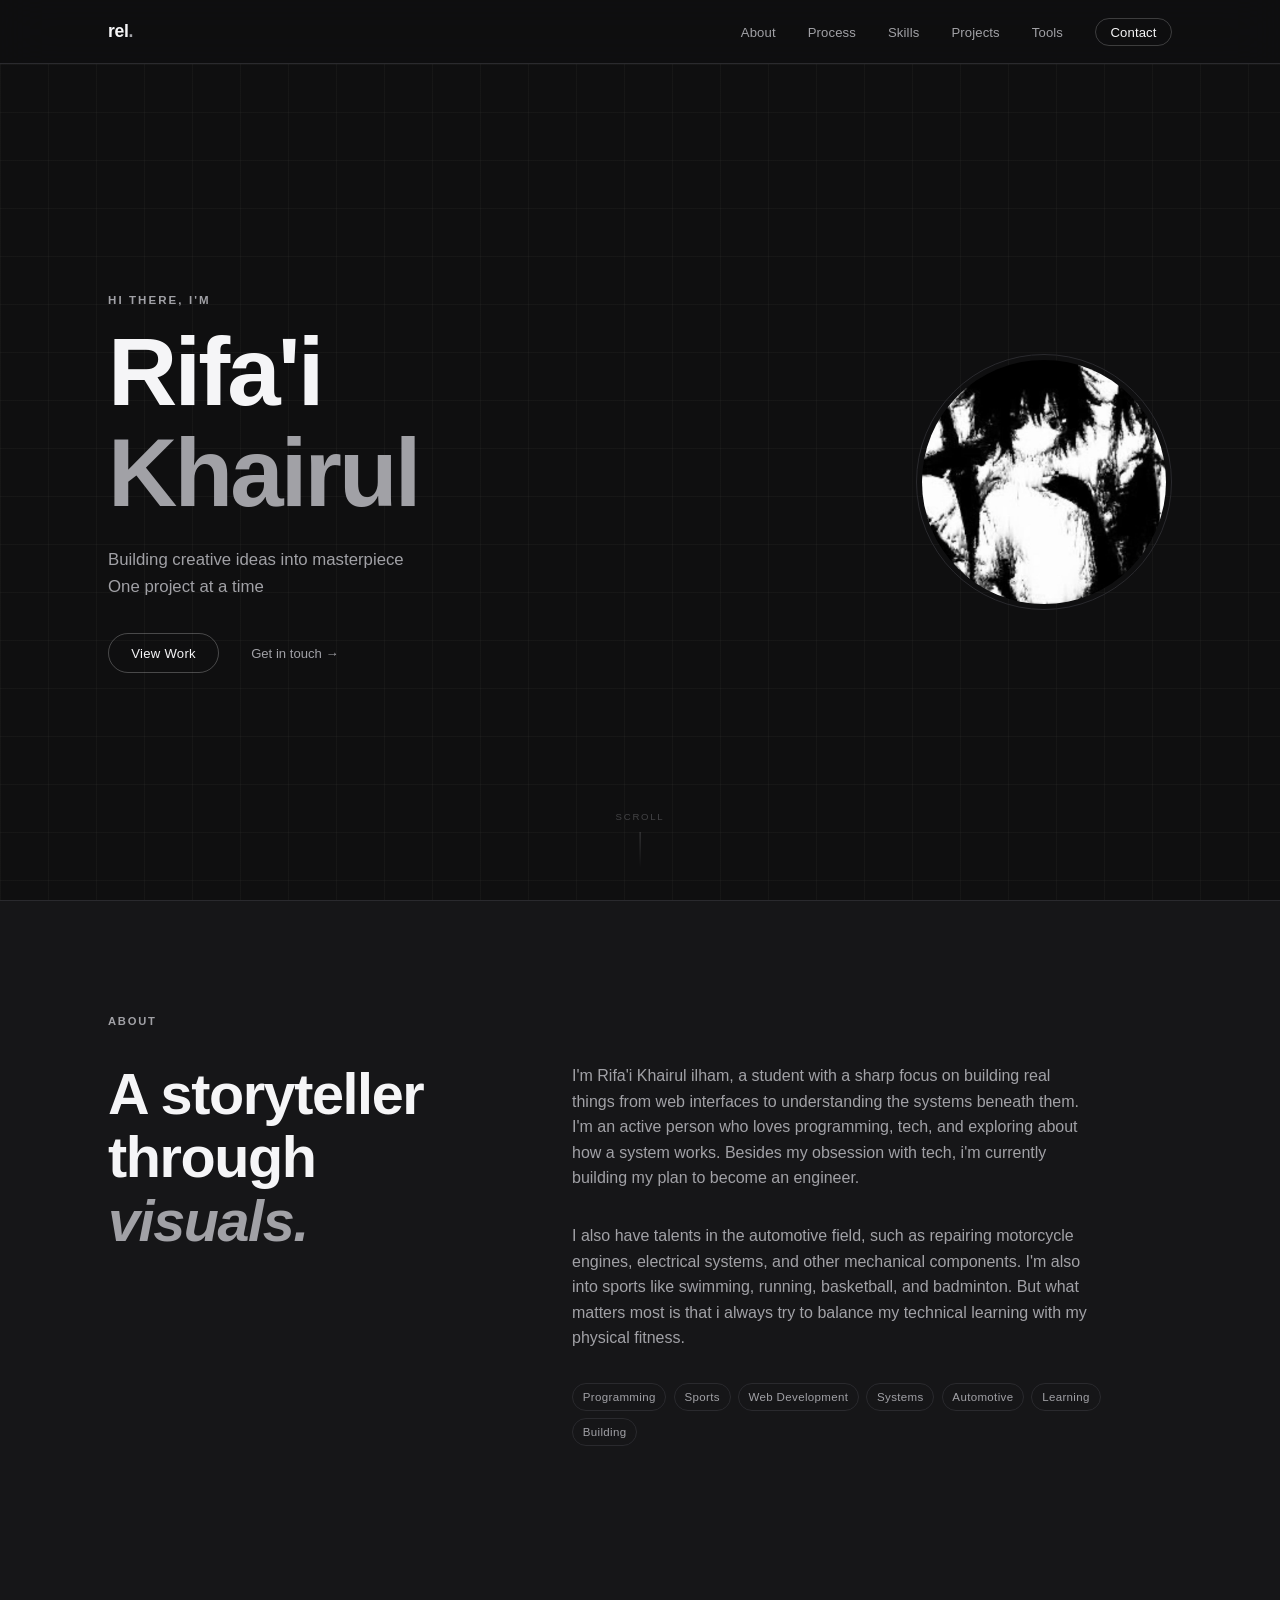
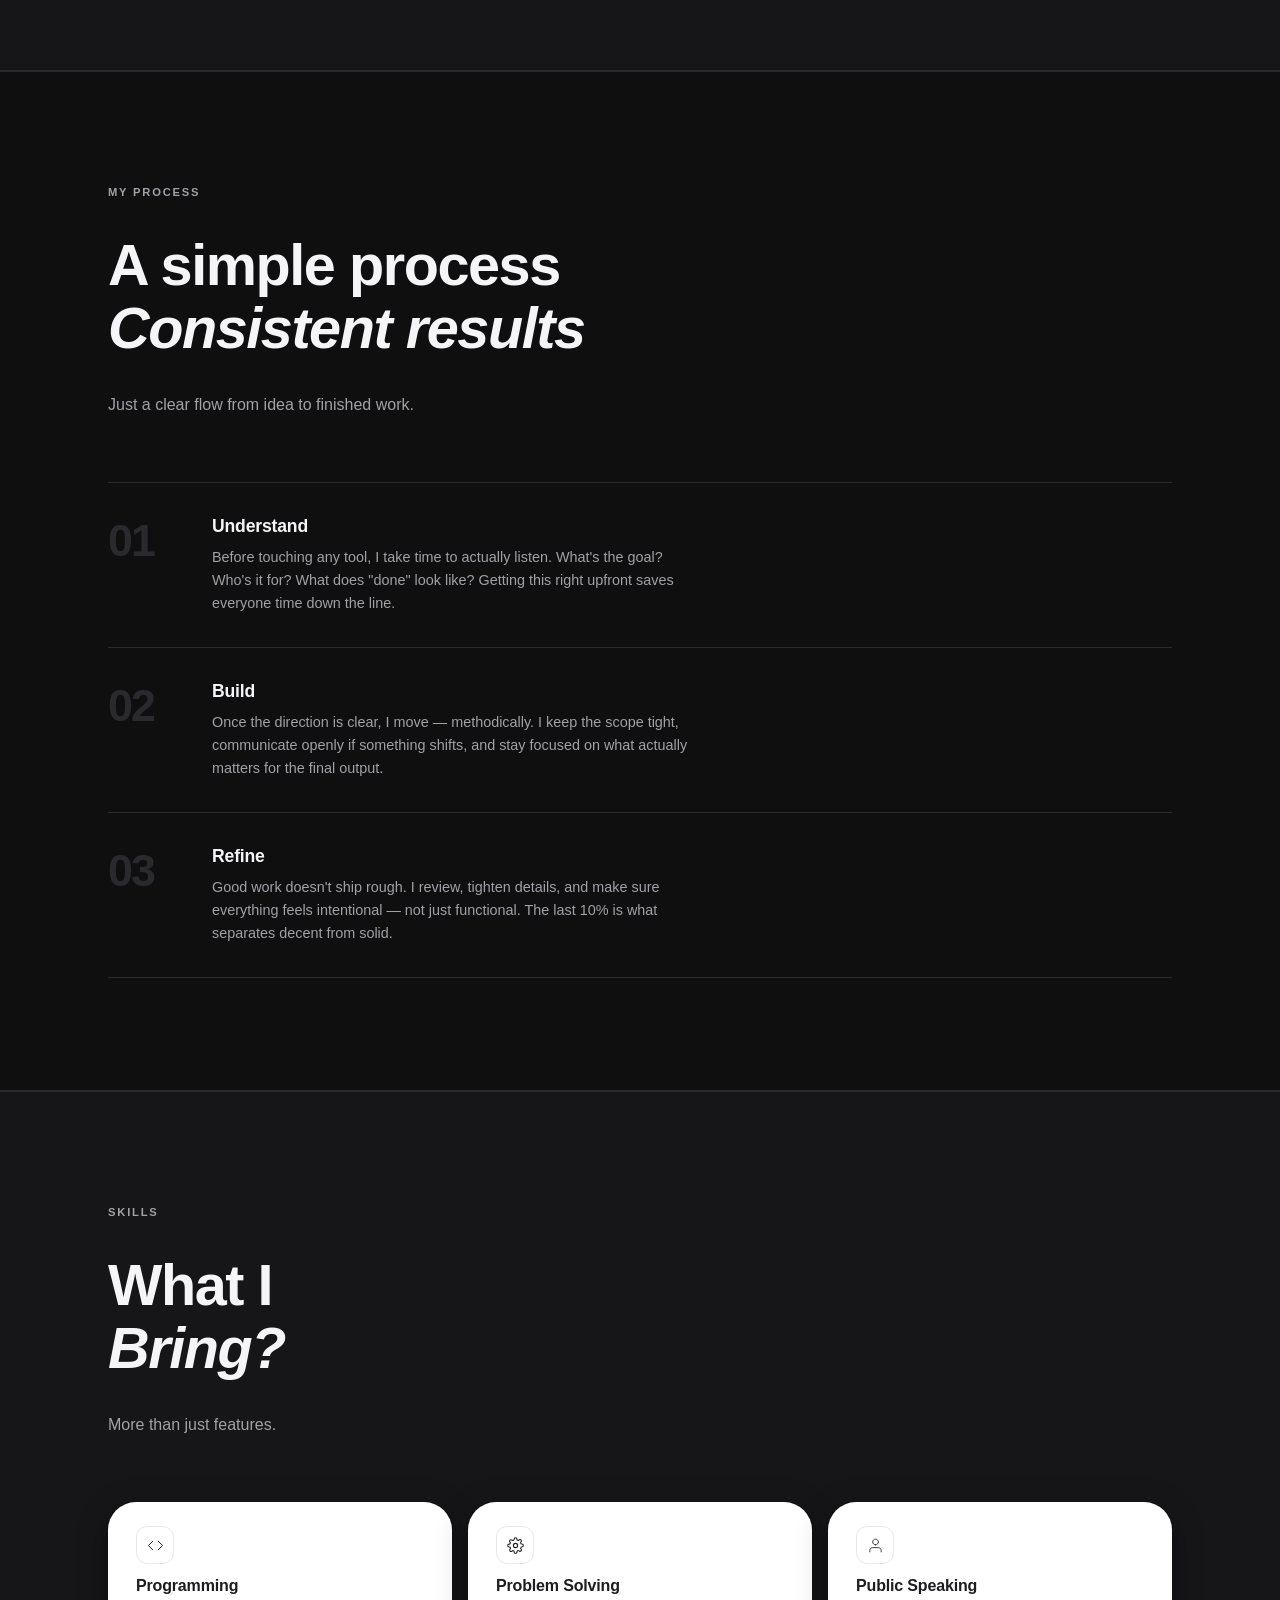
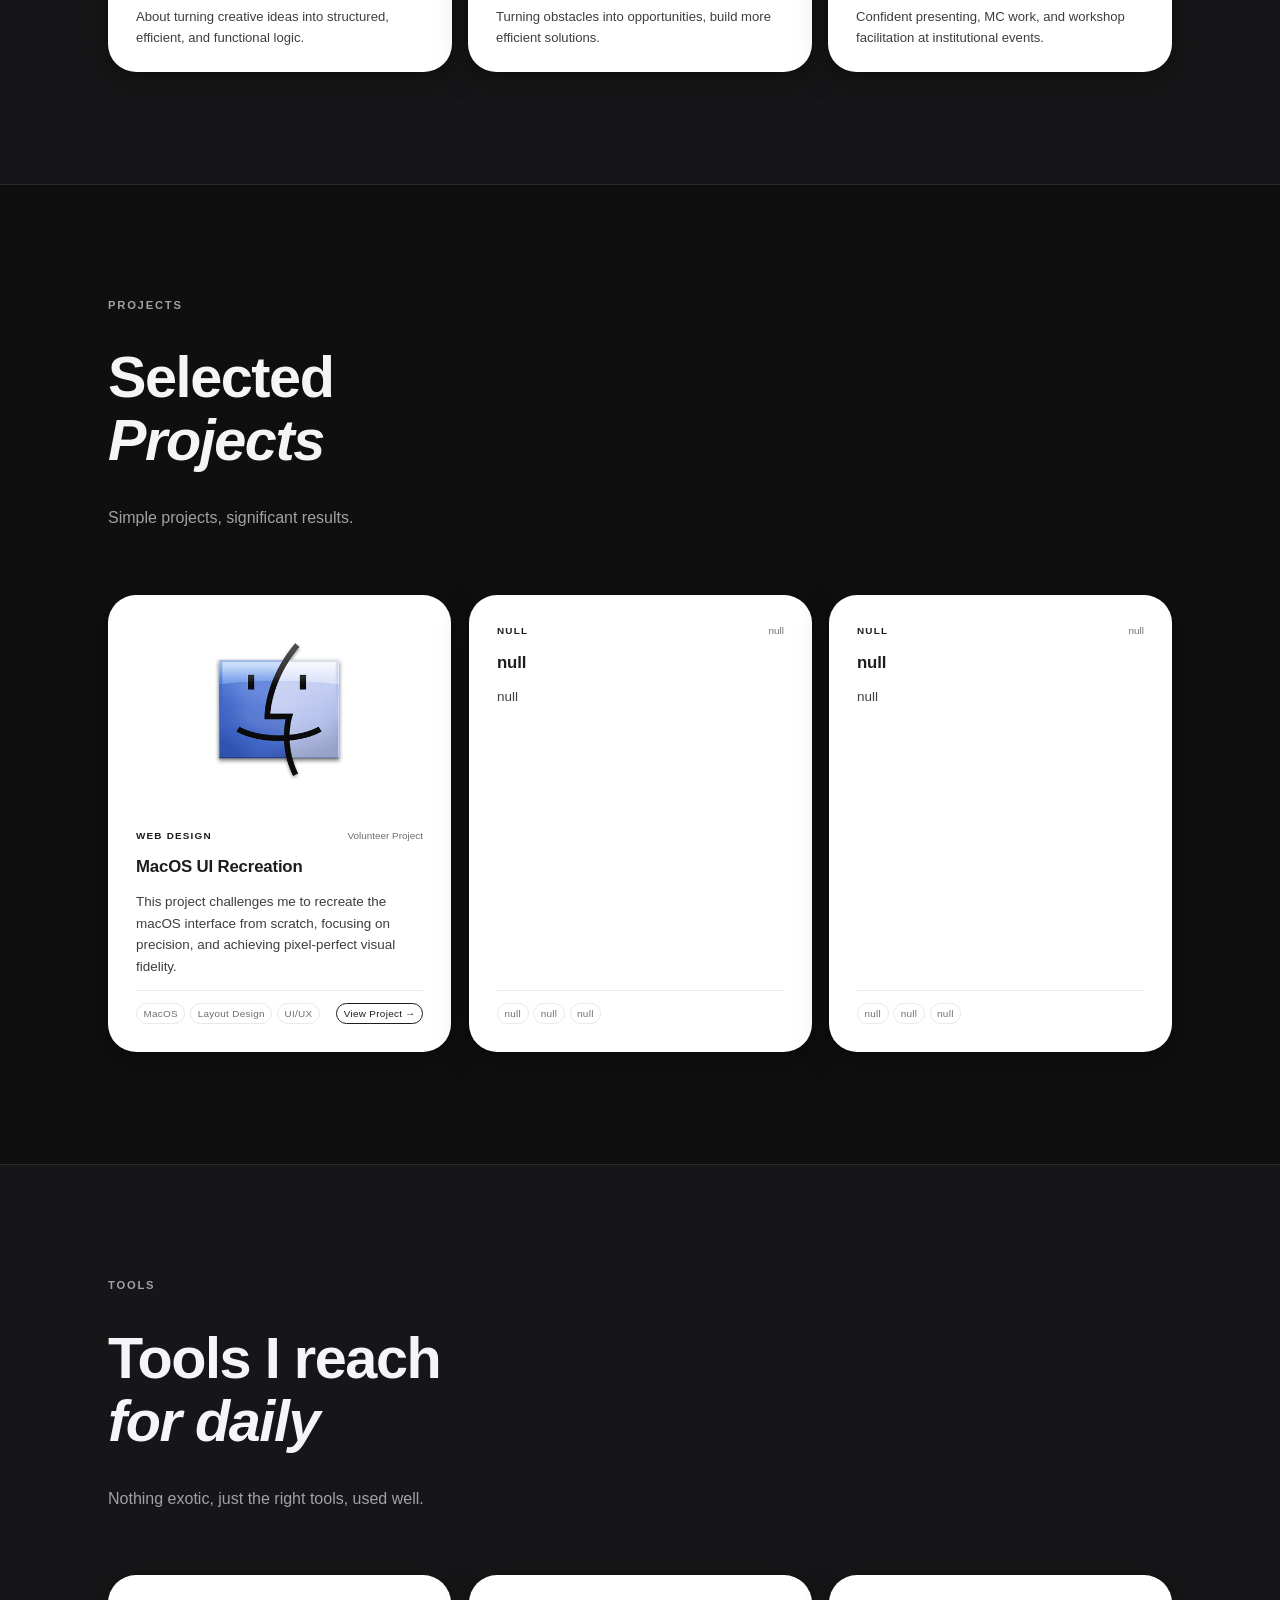
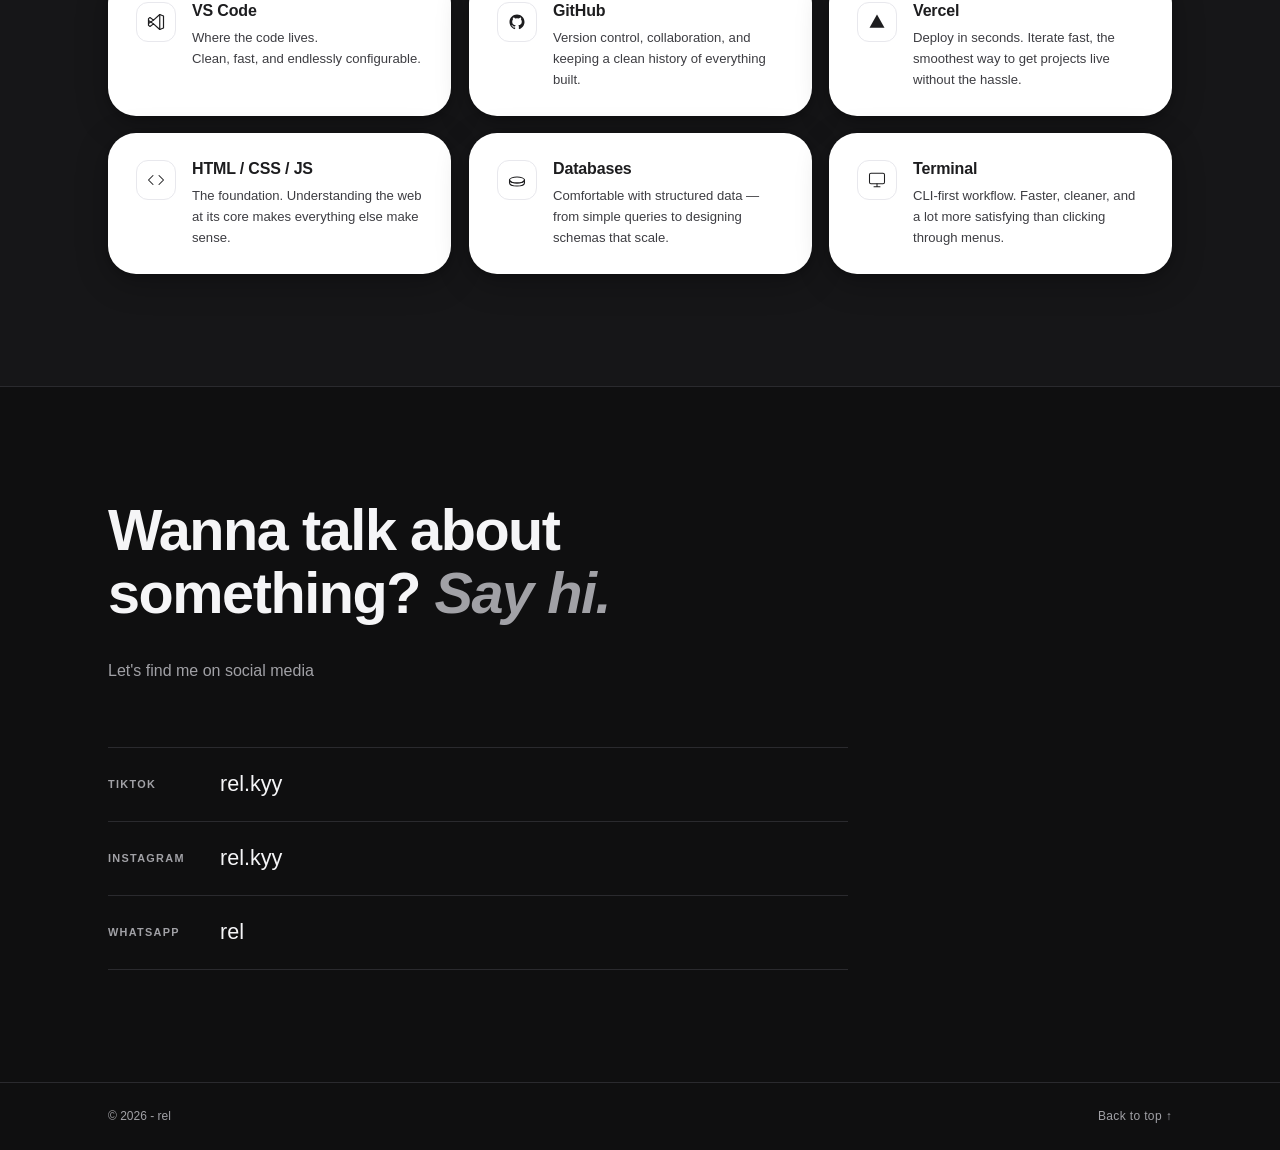
==== index.html @ 2e16aaed "Add files via upload" ====
<!DOCTYPE html>
<html lang="en">
<head>
  <meta charset="UTF-8" />
  <meta name="viewport" content="width=device-width, initial-scale=1.0" />
  <title>rel</title>
  <link rel="icon" href="null" type="image/png" />
  
  <link rel="stylesheet" href="css/style.css" />
</head>
<body>

  <!-- ░░ HEADER ░░ -->
  <header class="site-header" id="site-header">
    <div class="header-inner container">
      <a href="#hero" class="logo">rel<span>.</span></a>
      <button class="nav-toggle" id="nav-toggle" aria-label="Toggle navigation">
        <span></span><span></span><span></span>
      </button>
      <nav class="primary-nav" id="primary-nav">
        <ul>
          <li><a href="#about">About</a></li>
          <li><a href="#process">Process</a></li>
          <li><a href="#talents">Skills</a></li>
          <li><a href="#projects">Projects</a></li>
          <li><a href="#tools">Tools</a></li>
          <li><a href="#contact" class="nav-cta">Contact</a></li>
        </ul>
      </nav>
    </div>
  </header>

  <main>

    <!-- ░░ HERO ░░ -->
    <section class="hero" id="hero">
      <div class="container hero-inner">
        <div class="hero-text">
          <p class="hero-eyebrow reveal">Hi there, I'm</p>
          <h1 class="hero-name reveal">Rifa'i<br><em>Khairul</em></h1>
          <p class="hero-tagline reveal">Building creative ideas into masterpiece<br>One project at a time</p>
          <div class="hero-actions reveal">
            <a href="#projects" class="btn-outline">View Work</a>
            <a href="#contact" class="btn-text">Get in touch →</a>
          </div>
        </div>
        <div class="hero-avatar reveal">
          <div class="avatar-ring">
            <div class="avatar-img-wrap">
              <!-- Replace src with your actual photo path -->
              <img src="assets/img/avatar.png" alt="rel" class="unselectable" onerror="this.style.display='none';this.parentElement.classList.add('avatar-fallback')" />
              <div class="avatar-initials">rel</div>
            </div>
          </div>
        </div>
      </div>
      <div class="hero-scroll-hint">
        <span>Scroll</span>
        <div class="scroll-line"></div>
      </div>
    </section>

    <!-- ░░ ABOUT ░░ -->
    <section class="about section" id="about">
      <div class="container">
        <div class="section-label reveal">About</div>
        <div class="about-grid">
          <div class="about-heading reveal">
            <h2>A storyteller<br>through <em>visuals.</em></h2>
          </div>
          <div class="about-body">
            <p class="reveal">I'm Rifa'i Khairul ilham, a student with a sharp focus on building real things from web interfaces to understanding the systems beneath them. I'm an active person who loves programming, tech, and exploring about how a system works. Besides my obsession with tech, i'm currently building my plan to become an engineer.</p>
            <p class="reveal">I also have talents in the automotive field, such as repairing motorcycle engines, electrical systems, and other mechanical components. I'm also into sports like swimming, running, basketball, and badminton. But what matters most is that i always try to balance my technical learning with my physical fitness.</p>
            <div class="about-pills reveal">
              <span class="pill">Programming</span>
              <span class="pill">Sports</span>
              <span class="pill">Web Development</span>
              <span class="pill">Systems</span>
              <span class="pill">Automotive</span>
              <span class="pill">Learning</span>
              <span class="pill">Building</span>
            </div>
          </div>
        </div>
      </div>
    </section>


    <!-- ░░ MY PROCESS ░░ -->
    <section class="process section" id="process">
      <div class="container">
        <div class="section-label reveal">My Process</div>
        <h2 class="section-title reveal">A simple process<br><em>Consistent results</em></h2>
        <p class="process-intro reveal">Just a clear flow from idea to finished work.</p>

        <div class="process-grid">

          <div class="process-step reveal">
            <div class="process-number">01</div>
            <div class="process-body">
              <h3>Understand</h3>
              <p>Before touching any tool, I take time to actually listen. What's the goal? Who's it for? What does "done" look like? Getting this right upfront saves everyone time down the line.</p>
            </div>
          </div>

          <div class="process-step reveal">
            <div class="process-number">02</div>
            <div class="process-body">
              <h3>Build</h3>
              <p>Once the direction is clear, I move — methodically. I keep the scope tight, communicate openly if something shifts, and stay focused on what actually matters for the final output.</p>
            </div>
          </div>

          <div class="process-step reveal">
            <div class="process-number">03</div>
            <div class="process-body">
              <h3>Refine</h3>
              <p>Good work doesn't ship rough. I review, tighten details, and make sure everything feels intentional — not just functional. The last 10% is what separates decent from solid.</p>
            </div>
          </div>

        </div>
      </div>
    </section>

    <!-- ░░ TALENTS / SKILLS ░░ -->
    <section class="talents section" id="talents">
      <div class="container">
        <div class="section-label reveal">Skills</div>
        <h2 class="section-title reveal">What I<br><em>Bring?</em></h2>
        <p class="bento-intro reveal">More than just features.</p>

        <div class="bento-grid">


          <div class="bento-card reveal">
            <div class="bento-icon">
              <svg viewBox="0 0 24 24" fill="none" stroke="currentColor" stroke-width="1.4" stroke-linecap="round" stroke-linejoin="round"><polyline points="16 18 22 12 16 6"/><polyline points="8 6 2 12 8 18"/></svg>
            </div>
            <h3>Programming</h3>
            <p>About turning creative ideas into structured, efficient, and functional logic.</p>
          </div>



          <div class="bento-card reveal">
            <div class="bento-icon">
              <svg viewBox="0 0 24 24" fill="none" stroke="currentColor" stroke-width="1.5" stroke-linecap="round" stroke-linejoin="round">
                 <circle cx="12" cy="12" r="3"/>
                    <path d="M19.4 15a1.65 1.65 0 0 0 .33 1.82l.06.06a2 2 0 0 1 0 2.83 2 2 0 0 1-2.83 0l-.06-.06a1.65 1.65 0 0 0-1.82-.33 1.65 1.65 0 0 0-1 1.51V21a2 2 0 0 1-2 2 2 2 0 0 1-2-2v-.09a1.65 1.65 0 0 0-1-1.51 1.65 1.65 0 0 0-1.82.33l-.06.06a2 2 0 0 1-2.83 0 2 2 0 0 1 0-2.83l.06-.06a1.65 1.65 0 0 0 .33-1.82 1.65 1.65 0 0 0-1.51-1H3a2 2 0 0 1-2-2 2 2 0 0 1 2-2h.09a1.65 1.65 0 0 0 1.51-1 1.65 1.65 0 0 0-.33-1.82l-.06-.06a2 2 0 0 1 0-2.83 2 2 0 0 1 2.83 0l.06.06a1.65 1.65 0 0 0 1.82.33h.09a1.65 1.65 0 0 0 1-1.51V3a2 2 0 0 1 2-2 2 2 0 0 1 2 2v.09a1.65 1.65 0 0 0 1 1.51 1.65 1.65 0 0 0 1.82-.33l.06-.06a2 2 0 0 1 2.83 0 2 2 0 0 1 0 2.83l-.06.06a1.65 1.65 0 0 0-.33 1.82v.09a1.65 1.65 0 0 0 1.51 1H21a2 2 0 0 1 2 2 2 2 0 0 1-2 2h-.09a1.65 1.65 0 0 0-1.51 1z"/>
                  </svg>
              </div>
              <h3>Problem Solving</h3>
            <p>Turning obstacles into opportunities, build more efficient solutions.</p>
          </div>

          

          <div class="bento-card reveal">
            <div class="bento-icon">
              <svg width="24" height="24" viewBox="0 0 24 24" fill="none" xmlns="http://www.w3.org/2000/svg">
                <path d="M20 21V19C20 17.9391 19.5786 16.9217 18.8284 16.1716C18.0783 15.4214 17.0609 15 16 15H8C6.93913 15 5.92172 15.4214 5.17157 16.1716C4.42143 16.9217 4 17.9391 4 19V21" stroke="currentColor" stroke-width="1.2" stroke-linecap="round" stroke-linejoin="round"/>
                  <path d="M12 11C14.2091 11 16 9.20914 16 7C16 4.79086 14.2091 3 12 3C9.79086 3 8 4.79086 8 7C8 9.20914 9.79086 11 12 11Z" stroke="currentColor" stroke-width="1.2" stroke-linecap="round" stroke-linejoin="round"/>
                    </svg>
               </div>
              <h3>Public Speaking</h3>
            <p>Confident presenting, MC work, and workshop facilitation at institutional events.</p>
          </div>


        </div>
      </div>
    </section>


    <!-- ░░ PROJECTS ░░ -->
    <section class="projects section" id="projects">
      <div class="container">
        <div class="section-label reveal">Projects</div>
        <h2 class="section-title reveal">Selected<br><em>Projects</em></h2>
        <p class="projects-intro reveal">Simple projects, significant results.</p>

        <div class="projects-grid">

          <!-- Card 1 -->
          <article class="project-card reveal" data-category="Web Design">
            <img src="assets/img/macintosh.png" alt="MacOS UI Recreation" class="card-img unselectable" />
            <div class="card-header">
              <span class="card-category">Web Design</span>
              <span class="card-type">Volunteer Project</span>
            </div>
            <h3>MacOS UI Recreation</h3>
            <p>This project challenges me to recreate the macOS interface from scratch, focusing on precision, and achieving pixel-perfect visual fidelity.</p>
            <div class="card-footer">
              <span class="card-tag">MacOS</span>
              <span class="card-tag">Layout Design</span>
              <span class="card-tag">UI/UX</span>
              <a href="macos/index.html" target="_blank" rel="noopener noreferrer" class="card-tag card-link">View Project →</a>
            </div>
          </article>

          <!-- Card 2 -->
          <article class="project-card reveal" data-category="null">
            <div class="card-header">
              <span class="card-category">null</span>
              <span class="card-type">null</span>
            </div>
            <h3>null</h3>
            <p>null</p>
            <div class="card-footer">
              <span class="card-tag">null</span>
              <span class="card-tag">null</span>
              <span class="card-tag">null</span>
            </div>
          </article>

          <!-- Card 3 -->
          <article class="project-card reveal" data-category="null">
            <div class="card-header">
              <span class="card-category">null</span>
              <span class="card-type">null</span>
            </div>
            <h3>null</h3>
            <p>null</p>
            <div class="card-footer">
              <span class="card-tag">null</span>
              <span class="card-tag">null</span>
              <span class="card-tag">null</span>
            </div>
          </article>


        </div>
      </div>
    </section>

    <!-- ░░ TOOLS I USE ░░ -->
    <section class="tools section" id="tools">
      <div class="container">
        <div class="section-label reveal">Tools</div>
        <h2 class="section-title reveal">Tools I reach<br><em>for daily</em></h2>
        <p class="tools-intro reveal">Nothing exotic, just the right tools, used well.</p>

        <div class="tools-grid">

          <div class="tool-card reveal">
            <div class="tool-icon">
             <svg viewBox="0 0 24 24" fill="none" xmlns="http://www.w3.org/2000/svg"><path d="M17 2L8.7 9.5L4 6L2 7.5V16.5L4 18L8.7 14.5L17 22L22 20V4L17 2Z"stroke="currentColor"stroke-width="1.6"stroke-linejoin="round"/><path d="M17 2V22"stroke="currentColor"stroke-width="1.6"stroke-linecap="round"/><path d="M8.7 9.5L2 14"stroke="currentColor" stroke-width="1.6" stroke-linecap="round"/><path d="M8.7 14.5L2 10"stroke="currentColor"stroke-width="1.6"stroke-linecap="round"/> </svg>
            </div>
            <div class="tool-body">
              <h3>VS Code</h3>
              <p>Where the code lives. <br> Clean, fast, and endlessly configurable.</p>
            </div>
          </div>

          <div class="tool-card reveal">
            <div class="tool-icon">
              <svg viewBox="0 0 24 24" fill="none" xmlns="http://www.w3.org/2000/svg"><path d="M12 2C6.477 2 2 6.477 2 12c0 4.418 2.865 8.166 6.839 9.489.5.092.682-.217.682-.482 0-.237-.009-.868-.013-1.703-2.782.604-3.369-1.342-3.369-1.342-.454-1.154-1.11-1.462-1.11-1.462-.908-.62.069-.608.069-.608 1.003.07 1.531 1.03 1.531 1.03.892 1.529 2.341 1.087 2.91.832.092-.647.35-1.088.636-1.338-2.22-.253-4.555-1.11-4.555-4.943 0-1.091.39-1.984 1.029-2.683-.103-.253-.446-1.27.098-2.647 0 0 .84-.269 2.75 1.025A9.578 9.578 0 0112 6.836a9.59 9.59 0 012.504.337c1.909-1.294 2.747-1.025 2.747-1.025.546 1.377.202 2.394.1 2.647.64.699 1.028 1.592 1.028 2.683 0 3.842-2.339 4.687-4.566 4.935.359.309.678.919.678 1.852 0 1.336-.012 2.415-.012 2.743 0 .267.18.578.688.48C19.138 20.163 22 16.418 22 12c0-5.523-4.477-10-10-10z" fill="currentColor"/></svg>
            </div>
            <div class="tool-body">
              <h3>GitHub</h3>
              <p>Version control, collaboration, and keeping a clean history of everything built.</p>
            </div>
          </div>

          <div class="tool-card reveal">
            <div class="tool-icon">
              <svg viewBox="0 0 24 24" fill="none" xmlns="http://www.w3.org/2000/svg"><path d="M12 2L2 19.5h20L12 2z" fill="currentColor"/></svg>
            </div>
            <div class="tool-body">
              <h3>Vercel</h3>
              <p>Deploy in seconds. Iterate fast, the smoothest way to get projects live without the hassle.</p>
            </div>
          </div>

          <div class="tool-card reveal">
            <div class="tool-icon">
              <svg viewBox="0 0 24 24" fill="none" stroke="currentColor" stroke-width="1.4" stroke-linecap="round" stroke-linejoin="round"><polyline points="16 18 22 12 16 6"/><polyline points="8 6 2 12 8 18"/></svg>
            </div>
            <div class="tool-body">
              <h3>HTML / CSS / JS</h3>
              <p>The foundation. Understanding the web at its core makes everything else make sense.</p>
            </div>
          </div>

          <div class="tool-card reveal">
            <div class="tool-icon">
              <svg viewBox="0 0 24 24" fill="none" stroke="currentColor" stroke-width="1.4" stroke-linecap="round" stroke-linejoin="round"><ellipse cx="12" cy="12" rx="10" ry="4"/><path d="M2 12c0 2.21 4.477 4 10 4s10-1.79 10-4"/><path d="M2 12v4c0 2.21 4.477 4 10 4s10-1.79 10-4v-4"/></svg>
            </div>
            <div class="tool-body">
              <h3>Databases</h3>
              <p>Comfortable with structured data — from simple queries to designing schemas that scale.</p>
            </div>
          </div>

          <div class="tool-card reveal">
            <div class="tool-icon">
              <svg viewBox="0 0 24 24" fill="none" stroke="currentColor" stroke-width="1.4" stroke-linecap="round" stroke-linejoin="round"><rect x="2" y="3" width="20" height="14" rx="2"/><path d="M8 21h8M12 17v4"/></svg>
            </div>
            <div class="tool-body">
              <h3>Terminal</h3>
              <p>CLI-first workflow. Faster, cleaner, and a lot more satisfying than clicking through menus.</p>
            </div>
          </div>

        </div>
      </div>
    </section>
    



    <!-- ░░ CONTACT ░░ -->
    <section class="contact section" id="contact">
      <div class="container">
        <div class="contact-inner reveal">
          <h2 class="contact-heading">Wanna talk about<br>something? <em>Say hi.</em></h2>
          <p class="contact-intro">Let's find me on social media</p>
          <div class="contact-links">
            <a href="https://tiktok.com/@rel.kyy" target="_blank" rel="noopener" class="contact-item">
              <span class="contact-type">TikTok</span>
              <span class="contact-value">rel.kyy</span>
              <svg class="contact-arrow" viewBox="0 0 24 24" fill="none" stroke="currentColor" stroke-width="1.5"><path d="M7 17L17 7M17 7H7M17 7v10"/></svg>
            </a>
            <a href="https://instagram.com/rel.kyy" target="_blank" rel="noopener" class="contact-item">
              <span class="contact-type">Instagram</span>
              <span class="contact-value">rel.kyy</span>
              <svg class="contact-arrow" viewBox="0 0 24 24" fill="none" stroke="currentColor" stroke-width="1.5"><path d="M7 17L17 7M17 7H7M17 7v10"/></svg>
            </a>
            <a href="https://wa.me/6285869299177" target="_blank" rel="noopener" class="contact-item">
              <span class="contact-type">WhatsApp</span>
              <span class="contact-value">rel</span>
              <svg class="contact-arrow" viewBox="0 0 24 24" fill="none" stroke="currentColor" stroke-width="1.5"><path d="M7 17L17 7M17 7H7M17 7v10"/></svg>
            </a>
          
          </div>
        </div>
      </div>
    </section>

  </main>

  <!-- ░░ FOOTER ░░ -->
  <footer class="site-footer">
    <div class="container footer-inner">
      <p>© 2026 - rel </p>
      <a href="#hero" class="back-top">Back to top ↑</a>
    </div>
  </footer>

  <script src="js/script.js"></script>
</body>
</html>
---- css/style.css ----
/* ============================================================
   rel — PORTFOLIO
   style.css  |  Modern Dark Mode — Apple-style Typography
   ============================================================ */

/* ── VARIABLES ─────────────────────────────────────────────── */
:root {
  /* Dark background palette */
  --clr-bg:          #0f0f10;       /* near-black body */
  --clr-bg-2:        #161618;       /* slightly lighter sections */
  --clr-surface:     #ffffff;       /* white cards */
  --clr-surface-2:   #f5f5f7;       /* soft off-white for alternating cards */
  --clr-border:      #2a2a2e;       /* subtle dark border */
  --clr-border-card: #e8e8ed;       /* light border inside white cards */

  /* Text on dark backgrounds */
  --clr-text-primary:   #f5f5f7;    /* headings on dark */
  --clr-text-secondary: #a1a1a6;    /* muted on dark */

  /* Text inside white cards */
  --clr-card-heading: #1d1d1f;
  --clr-card-body:    #3d3d42;
  --clr-card-muted:   #6e6e73;

  /* Accent — single, clean white/light */
  --clr-accent:       #f5f5f7;

  /* Typography */
  --font: -apple-system, BlinkMacSystemFont, "Segoe UI", Roboto, Helvetica, Arial, sans-serif;

  /* Spacing */
  --space-xs:  0.5rem;
  --space-sm:  1rem;
  --space-md:  2rem;
  --space-lg:  4rem;
  --space-xl:  7rem;

  /* Radii */
  --radius:    14px;
  --radius-lg: 20px;
  --radius-xl: 28px;

  /* Shadows — soft, dimensional floating effect */
  --shadow-card:  0 2px 8px rgba(0,0,0,.18), 0 8px 32px rgba(0,0,0,.28);
  --shadow-hover: 0 4px 16px rgba(0,0,0,.22), 0 20px 48px rgba(0,0,0,.38);

  --transition: 220ms ease;
  --header-h:   64px;
}

/* ── RESET & BASE ───────────────────────────────────────────── */
*, *::before, *::after { box-sizing: border-box; margin: 0; padding: 0; }

html {
  scroll-behavior: smooth;
  /* Offset native anchor jumps (back/forward nav) by the sticky header */
  scroll-padding-top: calc(var(--header-h) + 20px);
  font-size: 16px;
  -webkit-text-size-adjust: 100%;
}

body {
  background-color: var(--clr-bg);
  color: var(--clr-text-primary);
  font-family: var(--font);
  font-weight: 400;
  line-height: 1.6;
  -webkit-font-smoothing: antialiased;
}

img   { display: block; max-width: 100%; }
a     { color: inherit; text-decoration: none; }
ul    { list-style: none; }
button{ font: inherit; cursor: pointer; border: none; background: none; }

/* ── TYPOGRAPHY ─────────────────────────────────────────────── */
h1 {
  font-size: clamp(3rem, 8vw, 6rem);
  font-weight: 700;
  letter-spacing: -.03em;
  line-height: 1.05;
  color: var(--clr-text-primary);
}
h2 {
  font-size: clamp(2rem, 5vw, 3.6rem);
  font-weight: 700;
  letter-spacing: -.025em;
  line-height: 1.1;
  color: var(--clr-text-primary);
}
h3 {
  font-size: 1.1rem;
  font-weight: 600;
  letter-spacing: -.01em;
  line-height: 1.3;
  color: var(--clr-card-heading);
}
p {
  font-size: clamp(.875rem, 1.8vw, 1rem);
  line-height: 1.6;
  color: var(--clr-text-secondary);
  max-width: 58ch;
}

/* ── LAYOUT ─────────────────────────────────────────────────── */
.container {
  width: 100%;
  max-width: 1160px;
  margin-inline: auto;
  padding-inline: clamp(1.25rem, 4vw, 3rem);
}
.section { padding-block: var(--space-xl); }

/* ── REVEAL ANIMATION ───────────────────────────────────────── */
/*
 * cubic-bezier(0.16, 1, 0.3, 1) — "expo ease-out"
 * Fast at the start, glides to a graceful stop. Feels weighted, not robotic.
 * 0.9s gives the eye time to appreciate the motion without feeling slow.
 */
.reveal {
  opacity: 0;
  transform: translateY(28px);
  transition: opacity  0.9s cubic-bezier(0.16, 1, 0.3, 1),
              transform 0.9s cubic-bezier(0.16, 1, 0.3, 1);
  will-change: opacity, transform;  /* hint GPU — avoids paint jank */
}
.reveal.visible {
  opacity: 1;
  transform: translateY(0);
}

/* Stagger delays — JS sets these on cards, but CSS provides the anchors */
.reveal[data-delay="1"] { transition-delay: 0.08s; }
.reveal[data-delay="2"] { transition-delay: 0.16s; }
.reveal[data-delay="3"] { transition-delay: 0.24s; }
.reveal[data-delay="4"] { transition-delay: 0.32s; }
.reveal[data-delay="5"] { transition-delay: 0.40s; }
.reveal[data-delay="6"] { transition-delay: 0.48s; }

/* Respect user's reduced-motion preference */
@media (prefers-reduced-motion: reduce) {
  .reveal {
    opacity: 1;
    transform: none;
    transition: none;
  }
}

/* ── SECTION LABEL ──────────────────────────────────────────── */
.section-label {
  font-size: .7rem;
  font-weight: 600;
  letter-spacing: .16em;
  text-transform: uppercase;
  color: var(--clr-text-secondary);
  margin-bottom: var(--space-md);
}
.section-title { margin-bottom: var(--space-lg); }

/* ── HEADER ─────────────────────────────────────────────────── */
.site-header {
  position: sticky;
  top: 0;
  z-index: 100;
  height: var(--header-h);
  backdrop-filter: blur(24px) saturate(180%);
  -webkit-backdrop-filter: blur(24px) saturate(180%);
  background: rgba(15,15,16,.82);
  border-bottom: 1px solid var(--clr-border);
  transition: box-shadow var(--transition);
}
.site-header.scrolled {
  box-shadow: 0 4px 32px rgba(0,0,0,.45);
}

.header-inner {
  height: 100%;
  display: flex;
  align-items: center;
  justify-content: space-between;
}

.logo {
  font-size: 1.1rem;
  font-weight: 700;
  letter-spacing: -.02em;
  color: var(--clr-text-primary);
}
.logo span { color: var(--clr-text-secondary); }

.primary-nav ul {
  display: flex;
  gap: var(--space-md);
  align-items: center;
}
.primary-nav a {
  font-size: .82rem;
  font-weight: 400;
  color: var(--clr-text-secondary);
  transition: color var(--transition);
  letter-spacing: .01em;
}
.primary-nav a:hover { color: var(--clr-text-primary); }
.primary-nav a.active { color: var(--clr-text-primary); }

.nav-cta {
  padding: .42em 1.1em;
  border: 1px solid rgba(245,245,247,.2) !important;
  border-radius: 999px;
  font-weight: 500 !important;
  color: var(--clr-text-primary) !important;
  transition: background var(--transition), border-color var(--transition) !important;
}
.nav-cta:hover {
  background: var(--clr-surface) !important;
  color: var(--clr-card-heading) !important;
  border-color: var(--clr-surface) !important;
}

/* Hamburger */
.nav-toggle {
  display: none;
  flex-direction: column;
  gap: 5px;
  width: 28px;
  padding: 4px;
}
.nav-toggle span {
  display: block;
  height: 1.5px;
  background: var(--clr-text-primary);
  border-radius: 2px;
  transition: transform .3s ease, opacity .3s ease;
}
.nav-toggle.open span:nth-child(1) { transform: translateY(6.5px) rotate(45deg); }
.nav-toggle.open span:nth-child(2) { opacity: 0; }
.nav-toggle.open span:nth-child(3) { transform: translateY(-6.5px) rotate(-45deg); }


/* ── UTILITY CLASSES ────────────────────────────────────────── */
.unselectable {
  -webkit-user-select: none; /* chrome, safari, opera */
  -moz-user-select: none;    /* firefox */
  -ms-user-select: none;     /* edge, ie */

  -webkit-user-drag: none;
  -moz-user-drag: none ;
  -ms-user-drag: none ;

  user-select: none;
  pointer-events: none; /* biar gak bisa diklik kanan/copy */
}


/* ── HERO ───────────────────────────────────────────────────── */
.hero {
  min-height: calc(100svh - var(--header-h));
  display: flex;
  flex-direction: column;
  justify-content: center;
  padding-block: var(--space-xl);
  position: relative;
  background: var(--clr-bg);
}

/* Subtle grid texture on hero */
.hero::before {
  content: '';
  position: absolute;
  inset: 0;
  background-image:
    linear-gradient(rgba(245,245,247,.03) 1px, transparent 1px),
    linear-gradient(90deg, rgba(245,245,247,.03) 1px, transparent 1px);
  background-size: 48px 48px;
  pointer-events: none;
}

.hero-inner {
  display: grid;
  grid-template-columns: 1fr auto;
  gap: var(--space-lg);
  align-items: center;
  position: relative;
}

.hero-text { max-width: 640px; }

.hero-eyebrow {
  font-size: .72rem;
  font-weight: 600;
  letter-spacing: .18em;
  text-transform: uppercase;
  color: var(--clr-text-secondary);
  margin-bottom: .75rem;
}

.hero-name {
  margin-bottom: 1.5rem;
  color: var(--clr-text-primary);
}
.hero-name em {
  font-style: normal;
  color: var(--clr-text-secondary);
}

.hero-tagline {
  font-size: clamp(.9rem, 2vw, 1.05rem);
  color: var(--clr-text-secondary);
  margin-bottom: var(--space-md);
  line-height: 1.6;
}

.hero-actions {
  display: flex;
  align-items: center;
  gap: var(--space-md);
  flex-wrap: wrap;
}

.btn-outline {
  display: inline-block;
  padding: .65em 1.7em;
  border: 1px solid rgba(245,245,247,.25);
  border-radius: 999px;
  font-size: .82rem;
  font-weight: 500;
  color: var(--clr-text-primary);
  transition: background var(--transition), border-color var(--transition), color var(--transition);
  letter-spacing: .02em;
}
.btn-outline:hover {
  background: var(--clr-surface);
  color: var(--clr-card-heading);
  border-color: var(--clr-surface);
}

.btn-text {
  font-size: .82rem;
  font-weight: 400;
  color: var(--clr-text-secondary);
  transition: color var(--transition);
}
.btn-text:hover { color: var(--clr-text-primary); }

/* Avatar */
.hero-avatar { flex-shrink: 0; }

.avatar-ring {
  width: clamp(160px, 20vw, 260px);
  height: clamp(160px, 20vw, 260px);
  border-radius: 50%;
  border: 1px solid var(--clr-border);
  padding: 5px;
  transition: transform .4s cubic-bezier(.22,1,.36,1), box-shadow .4s ease;
}
.avatar-ring:hover {
  transform: scale(1.03);
  box-shadow: 0 0 0 1px rgba(245,245,247,.12), 0 8px 40px rgba(0,0,0,.5);
}

.avatar-img-wrap {
  width: 100%;
  height: 100%;
  border-radius: 50%;
  overflow: hidden;
  background: #1d1d1f;
  display: flex;
  align-items: center;
  justify-content: center;
  position: relative;
}
.avatar-img-wrap img {
  width: 100%;
  height: 100%;
  object-fit: cover;
}
.avatar-initials {
  font-size: 2.2rem;
  font-weight: 300;
  color: var(--clr-text-secondary);
  position: absolute;
  letter-spacing: .04em;
}
.avatar-img-wrap img + .avatar-initials { display: none; }
.avatar-fallback .avatar-initials       { display: flex; }

/* Scroll hint */
.hero-scroll-hint {
  display: flex;
  flex-direction: column;
  align-items: center;
  gap: .5rem;
  position: absolute;
  bottom: var(--space-md);
  left: 50%;
  transform: translateX(-50%);
  opacity: .35;
}
.hero-scroll-hint span {
  font-size: .6rem;
  letter-spacing: .18em;
  text-transform: uppercase;
  color: var(--clr-text-secondary);
}
.scroll-line {
  width: 1px;
  height: 36px;
  background: linear-gradient(to bottom, var(--clr-text-secondary), transparent);
  animation: scroll-pulse 2s ease-in-out infinite;
}
@keyframes scroll-pulse {
  0%, 100% { opacity: .4; transform: scaleY(1); }
  50%       { opacity: 1;  transform: scaleY(.65); }
}

/* ── ABOUT ──────────────────────────────────────────────────── */
.about {
  background: var(--clr-bg-2);
  border-top: 1px solid var(--clr-border);
  border-bottom: 1px solid var(--clr-border);
}

.about-grid {
  display: grid;
  grid-template-columns: 1fr 1.5fr;
  gap: var(--space-lg);
  align-items: start;
  margin-bottom: var(--space-xl);
}

.about-heading h2 {
  position: sticky;
  top: calc(var(--header-h) + 2rem);
  color: var(--clr-text-primary);
}
.about-heading h2 em {
  font-style: italic;
  color: var(--clr-text-secondary);
}

.about-body > p {
  margin-bottom: var(--space-md);
  color: var(--clr-text-secondary);
}

.about-pills {
  display: flex;
  flex-wrap: wrap;
  gap: .45rem;
  margin-top: var(--space-md);
}
.pill {
  padding: .32em .85em;
  border: 1px solid var(--clr-border);
  border-radius: 999px;
  font-size: .72rem;
  font-weight: 500;
  letter-spacing: .03em;
  color: var(--clr-text-secondary);
  transition: background var(--transition), color var(--transition), border-color var(--transition);
}
.pill:hover {
  background: var(--clr-surface);
  color: var(--clr-card-heading);
  border-color: var(--clr-surface);
}

.software-row {
  display: flex;
  align-items: center;
  gap: var(--space-md);
  padding-top: var(--space-lg);
  border-top: 1px solid var(--clr-border);
  flex-wrap: wrap;
}
.software-label {
  font-size: .68rem;
  font-weight: 600;
  letter-spacing: .14em;
  text-transform: uppercase;
  color: var(--clr-text-secondary);
  white-space: nowrap;
  max-width: none;
}
.software-list {
  display: flex;
  gap: var(--space-md);
  flex-wrap: wrap;
}
.software-item {
  display: flex;
  align-items: center;
  gap: .4rem;
  font-size: .8rem;
  font-weight: 400;
  color: var(--clr-text-secondary);
  opacity: .6;
  transition: opacity var(--transition);
}
.software-item:hover { opacity: 1; }
.sw-icon { width: 16px; height: 16px; flex-shrink: 0; }


/* ── MY PROCESS ─────────────────────────────────────────────── */

.process {
  background: var(--clr-bg);
  border-top: 1px solid var(--clr-border);
  border-bottom: 1px solid var(--clr-border);
}
.process .section-title { color: var(--clr-text-primary); }

.process-intro {
  max-width: 52ch;
  color: var(--clr-text-secondary);
  margin-bottom: var(--space-lg);
  margin-top: calc(var(--space-md) * -1); /* pull up closer to title */
}

.process-grid {
  display: flex;
  flex-direction: column;
  gap: 0;
}

.process-step {
  display: grid;
  grid-template-columns: 72px 1fr;
  gap: var(--space-md);
  padding-block: var(--space-md);
  border-top: 1px solid var(--clr-border);
  transition: background var(--transition);
  
  /* animasi baru */
  opacity: 0;
  transform: translateX(30px);
}
.process-step.visible {
  animation: fadeInRight 0.8s ease-out forwards;
}

@keyframes fadeInRight {
  from {
    opacity: 0;
    transform: translateX(30px);
  }
  to {
    opacity: 1;
    transform: translateX(0);
  }
}

.process-step:last-child {
  border-bottom: 1px solid var(--clr-border);
}
.process-step:hover {
  background: rgba(255,255,255,.02);
}

.process-number {
  font-size: 2.8rem;
  font-weight: 700;
  line-height: 1;
  letter-spacing: -.04em;
  color: var(--clr-border); /* dark, recessed — decorative not loud */
  padding-top: .2rem;
  transition: color var(--transition);
  user-select: none;
}
.process-step:hover .process-number {
  color: var(--clr-text-secondary);
}

.process-body h3 {
  font-size: 1.1rem;
  font-weight: 600;
  color: var(--clr-text-primary);
  margin-bottom: .5rem;
}
.process-body p {
  font-size: .9rem;
  color: var(--clr-text-secondary);
  line-height: 1.6;
  max-width: 60ch;
}

@media (max-width: 480px) {
  .process-step {
    grid-template-columns: 48px 1fr;
    gap: var(--space-sm);
  }
  .process-number { font-size: 2rem; }
}


/* ── TALENTS / SKILLS / BENTO ─────────────────────────────────────────── */
.talents {
  background: var(--clr-bg-2);
  border-top: 1px solid var(--clr-border);
  border-bottom: 1px solid var(--clr-border);
}
.talents .section-title { color: var(--clr-text-primary); }

.bento-grid {
  display: grid;
  grid-template-columns: repeat(3, 1fr);
  gap: 1rem;
}
.bento-intro {
  max-width: 52ch;
  color: var(--clr-text-secondary);
  margin-bottom: var(--space-lg);
  margin-top: calc(var(--space-md) * -1); /* pull up closer to title */
}
.bento-card {
  background: var(--clr-surface);
  border-radius: var(--radius-xl);
  padding: 1.5rem 1.75rem;
  display: flex;
  flex-direction: column;
  gap: .55rem;
  box-shadow: var(--shadow-card);
  transition: box-shadow var(--transition), transform var(--transition);
}
.bento-card:hover {
  box-shadow: var(--shadow-hover);
  transform: translateY(-3px);
}
.bento-wide { grid-column: span 2; }

.bento-icon {
  width: 38px;
  height: 38px;
  display: flex;
  align-items: center;
  justify-content: center;
  border: 1px solid var(--clr-border-card);
  border-radius: 11px;
  color: var(--clr-card-heading);
  margin-bottom: .2rem;
  flex-shrink: 0;
}
.bento-icon svg { width: 17px; height: 17px; }

.bento-card h3 {
  font-size: 1rem;
  font-weight: 600;
  color: var(--clr-card-heading);
}
.bento-card p {
  font-size: .82rem;
  color: var(--clr-card-body);
  max-width: 38ch;
  line-height: 1.6;
}


/* ── PROJECTS ───────────────────────────────────────────────── */
.projects { background: var(--clr-bg); }
.projects .section-title { color: var(--clr-text-primary); }

.projects-intro {
  max-width: 52ch;
  color: var(--clr-text-secondary);
  margin-bottom: var(--space-lg);
  margin-top: calc(var(--space-md) * -1); /* pull up closer to title */
}

/* 1. pasang efek blur di gridnya */
.projects-grid {
  display: grid;
  grid-template-columns: repeat(3, 1fr);
  gap: 1.1rem;
  /* ini kunci transisinya biar mulus */
  transition: all 0.6s cubic-bezier(0.16, 1, 0.3, 1);
}

/* 2. saat grid di-hover, blur semua card kecuali yang lagi di-hover */
.projects-grid:hover .project-card:not(:hover) {
  filter: blur(4px) grayscale(0.5); /* blur dan bikin agak abu-abu biar fokus */
  opacity: 0.4;                     /* bikin samar */
  transform: scale(0.98);           /* kasih efek menciut dikit */
}

/* 3. pastikan card yang di-hover tetap normal */
.project-card {
  background: var(--clr-surface);
  border-radius: var(--radius-xl);
  padding: 1.75rem;
  display: flex;
  flex-direction: column;
  gap: .8rem;
  box-shadow: var(--shadow-card);
  
  /* tambahkan filter biar transisinya halus */
  transition: all 0.6s cubic-bezier(0.16, 1, 0.3, 1);
  cursor: default;
}

/* 1. desktop: cuma jalan kalau hover didukung (mouse) */
@media (min-width: 769px) {
  .projects-grid:hover .project-card:not(:hover) {
    filter: blur(4px) grayscale(0.5);
    opacity: 0.4;
    transform: scale(0.98);
  }

  .project-card:hover {
    filter: blur(0px) grayscale(0); /* reset filter saat hover */
    opacity: 1;
    transform: translateY(-4px) scale(1.02);
  }
}

/* 2. mobile/tablet: paksa mati semua efeknya */
@media (max-width: 768px) {
  .projects-grid 
  .project-card {
    filter: none !important; /* !important buat mastiin dia menang lawan rule lain */
    opacity: 1 !important;
    transform: none !important;
  }

  /* sembunyiin gambar di mobile */
  .project-card 
  .card-img {
    display: none !important;
  }
  
  /* opsional: kalau mau nyesuain padding biar lebih lega pas gambar ilang */
  .project-card {
    padding: 1.25rem; /* kecilin dikit paddingnya biar proporsional */
  }

}
.card-img {
  width: 100%;
  height: 180px;
  object-fit: contain;        /* ← changed from cover */
  object-position: center;
  background: #ffffff;        /* matches card background */
  border-radius: 12px;
  margin-bottom: .75rem;
  display: block;
  padding: 1rem;              /* gives the icon some breathing room */
}

.card-header {
  display: flex;
  justify-content: space-between;
  align-items: center;
  flex-wrap: wrap;
  gap: .25rem;
}
.card-category {
  font-size: .62rem;
  font-weight: 700;
  letter-spacing: .12em;
  text-transform: uppercase;
  color: var(--clr-card-heading);
}
.card-type {
  font-size: .62rem;
  color: var(--clr-card-muted);
  font-weight: 400;
}

.project-card h3 {
  font-size: 1.05rem;
  font-weight: 600;
  color: var(--clr-card-heading);
  line-height: 1.3;
}

.project-card p {
  font-size: .84rem;
  color: var(--clr-card-body);
  flex: 1;
  max-width: none;
  line-height: 1.6;
}

.card-footer {
  display: flex;
  flex-wrap: wrap;
  gap: .3rem;
  margin-top: auto;
  padding-top: .75rem;
  border-top: 1px solid var(--clr-border-card);
}
.card-tag {
  font-size: .62rem;
  font-weight: 500;
  letter-spacing: .03em;
  color: var(--clr-card-muted);
  border: 1px solid var(--clr-border-card);
  border-radius: 999px;
  padding: .18em .65em;
}

/* "View Project →" link tag — visually distinct from plain tags */
a.card-link {
  color: var(--clr-card-heading);
  border-color: var(--clr-card-heading);
  margin-left: auto;
  transition: background var(--transition), color var(--transition);
}
a.card-link:hover {
  background: var(--clr-card-heading);
  color: var(--clr-surface);
}


/* ── TOOLS I USE ────────────────────────────────────────────── */

.tools {
  background: var(--clr-bg-2);
  border-top: 1px solid var(--clr-border);
  border-bottom: 1px solid var(--clr-border);
}
.tools .section-title { color: var(--clr-text-primary); }

.tools-intro {
  max-width: 46ch;
  color: var(--clr-text-secondary);
  margin-bottom: var(--space-lg);
  margin-top: calc(var(--space-md) * -1);
}

.tools-grid {
  display: grid;
  grid-template-columns: repeat(3, 1fr);
  gap: 1.1rem;
}

.tool-card {
  background: var(--clr-surface);
  border-radius: var(--radius-xl);
  padding: 1.6rem 1.75rem;
  display: flex;
  align-items: flex-start;
  gap: 1rem;
  box-shadow: var(--shadow-card);
  transition: box-shadow var(--transition), transform var(--transition);
}
.tool-card:hover {
  box-shadow: var(--shadow-hover);
  transform: translateY(-3px);
}

.tool-icon {
  width: 40px;
  height: 40px;
  flex-shrink: 0;
  display: flex;
  align-items: center;
  justify-content: center;
  border: 1px solid var(--clr-border-card);
  border-radius: 12px;
  color: var(--clr-card-heading);
  margin-top: .1rem;
}
.tool-icon svg {
  width: 18px;
  height: 18px;
}

.tool-body h3 {
  font-size: 1rem;
  font-weight: 600;
  color: var(--clr-card-heading);
  margin-bottom: .35rem;
  line-height: 1.3;
}
.tool-body p {
  font-size: .82rem;
  color: var(--clr-card-body);
  line-height: 1.6;
  max-width: none;
}

@media (max-width: 920px) {
  .tools-grid { grid-template-columns: repeat(2, 1fr); }
}

/* Mobile — 2 columns, 3 rows (bento style) */
@media (max-width: 768px) {
  .tools-grid {
    grid-template-columns: repeat(2, 1fr);
    gap: 0.75rem;
  }
  .tool-card {
    padding: 1.1rem;
    gap: 0.65rem;
    flex-direction: column;   /* stack icon above text vertically */
    align-items: flex-start;
  }
  .tool-icon {
    width: 34px;
    height: 34px;
    border-radius: 10px;
  }
  .tool-icon svg {
    width: 16px;
    height: 16px;
  }
  .tool-body h3 { font-size: .9rem; }
  .tool-body p  { font-size: .78rem; }
}


/* ── CONTACT ────────────────────────────────────────────────── */
.contact { background: var(--clr-bg); }

.contact-inner { max-width: 740px; }

.contact-eyebrow {
  font-size: .7rem;
  font-weight: 600;
  letter-spacing: .16em;
  text-transform: uppercase;
  color: var(--clr-text-secondary);
  margin-bottom: .75rem;
  max-width: none;
}

.contact-heading {
  color: var(--clr-text-primary);
  margin-bottom: var(--space-lg);
}
.contact-heading em {
  font-style: italic;
  color: var(--clr-text-secondary);
}

.contact-links { display: flex; flex-direction: column; }

.contact-item {
  display: flex;
  align-items: center;
  gap: var(--space-md);
  padding-block: 1.2rem;
  border-top: 1px solid var(--clr-border);
  color: var(--clr-text-primary);
  transition: padding-left var(--transition);
}
.contact-item:last-child { border-bottom: 1px solid var(--clr-border); }
.contact-item:hover { padding-left: .6rem; }

.contact-type {
  font-size: .68rem;
  font-weight: 600;
  letter-spacing: .12em;
  text-transform: uppercase;
  color: var(--clr-text-secondary);
  min-width: 80px;
}

.contact-value {
  font-size: clamp(1rem, 2.5vw, 1.35rem);
  font-weight: 400;
  flex: 1;
  color: var(--clr-text-primary);
}

.contact-arrow {
  width: 20px;
  height: 20px;
  color: var(--clr-text-secondary);
  opacity: 0;
  transform: translateX(-6px);
  transition: opacity var(--transition), transform var(--transition);
  flex-shrink: 0;
}
.contact-item:hover .contact-arrow {
  opacity: 1;
  transform: translateX(0);
}
.contact-intro {
  max-width: 46ch;
  color: var(--clr-text-secondary);
  margin-bottom: var(--space-lg);
  margin-top: calc(var(--space-md) * -1);
}

/* ── FOOTER ─────────────────────────────────────────────────── */
.site-footer {
  border-top: 1px solid var(--clr-border);
  padding-block: 1.5rem;
  background: var(--clr-bg);
}
.footer-inner {
  display: flex;
  justify-content: space-between;
  align-items: center;
  gap: 1rem;
  flex-wrap: wrap;
}
.footer-inner p {
  font-size: .75rem;
  color: var(--clr-text-secondary);
  max-width: none;
  line-height: 1.6;
}
.back-top {
  font-size: .75rem;
  color: var(--clr-text-secondary);
  transition: color var(--transition);
  letter-spacing: .03em;
}
.back-top:hover { color: var(--clr-text-primary); }


/* ── RESPONSIVE ─────────────────────────────────────────────── */
@media (max-width: 920px) {
  .projects-grid { grid-template-columns: repeat(2, 1fr); }
  .bento-grid    { grid-template-columns: repeat(2, 1fr); }
  .about-grid    { grid-template-columns: 1fr; gap: var(--space-md); }
  .about-heading h2 { position: static; }
}

@media (max-width: 680px) {
  .hero-inner {
    grid-template-columns: 1fr;
    text-align: center;
    justify-items: center;
    gap: var(--space-lg);
  }
  .hero-text    { max-width: none; }
  .hero-tagline { margin-inline: auto; }
  .hero-actions { justify-content: center; }
  .hero-avatar  { order: -1; }

  .section-label { text-align: center; }

  .projects-grid { grid-template-columns: 1fr; }
  .bento-grid    { grid-template-columns: 1fr; }
  .bento-wide    { grid-column: span 1; }

  .nav-toggle { display: flex; }

  .primary-nav {
    position: absolute;
    top: var(--header-h);
    left: 0; right: 0;
    background: rgba(22,22,24,.97);
    backdrop-filter: blur(24px);
    border-bottom: 1px solid var(--clr-border);
    box-shadow: 0 16px 48px rgba(0,0,0,.5);
    padding: .75rem 1.5rem 1.5rem;
    clip-path: inset(0 0 100% 0);
    transition: clip-path .35s cubic-bezier(.22,1,.36,1);
  }
  .primary-nav.open { clip-path: inset(0 0 0% 0); }

  .primary-nav ul { flex-direction: column; gap: 0; align-items: flex-start; }
  .primary-nav li { width: 100%; }
  .primary-nav a  {
    display: block;
    padding-block: .75rem;
    font-size: .95rem;
    border-bottom: 1px solid var(--clr-border);
    color: var(--clr-text-secondary);
  }
  .nav-cta {
    border: none !important;
    border-radius: 0 !important;
    padding: .75rem 0 !important;
  }
  .nav-cta:hover {
    background: none !important;
    color: var(--clr-text-primary) !important;
  }
}

@media (max-width: 480px) {
  :root { --space-xl: 4rem; }
  .section { padding-block: var(--space-lg); }
  .project-card, .bento-card { padding: 1.35rem; }
}
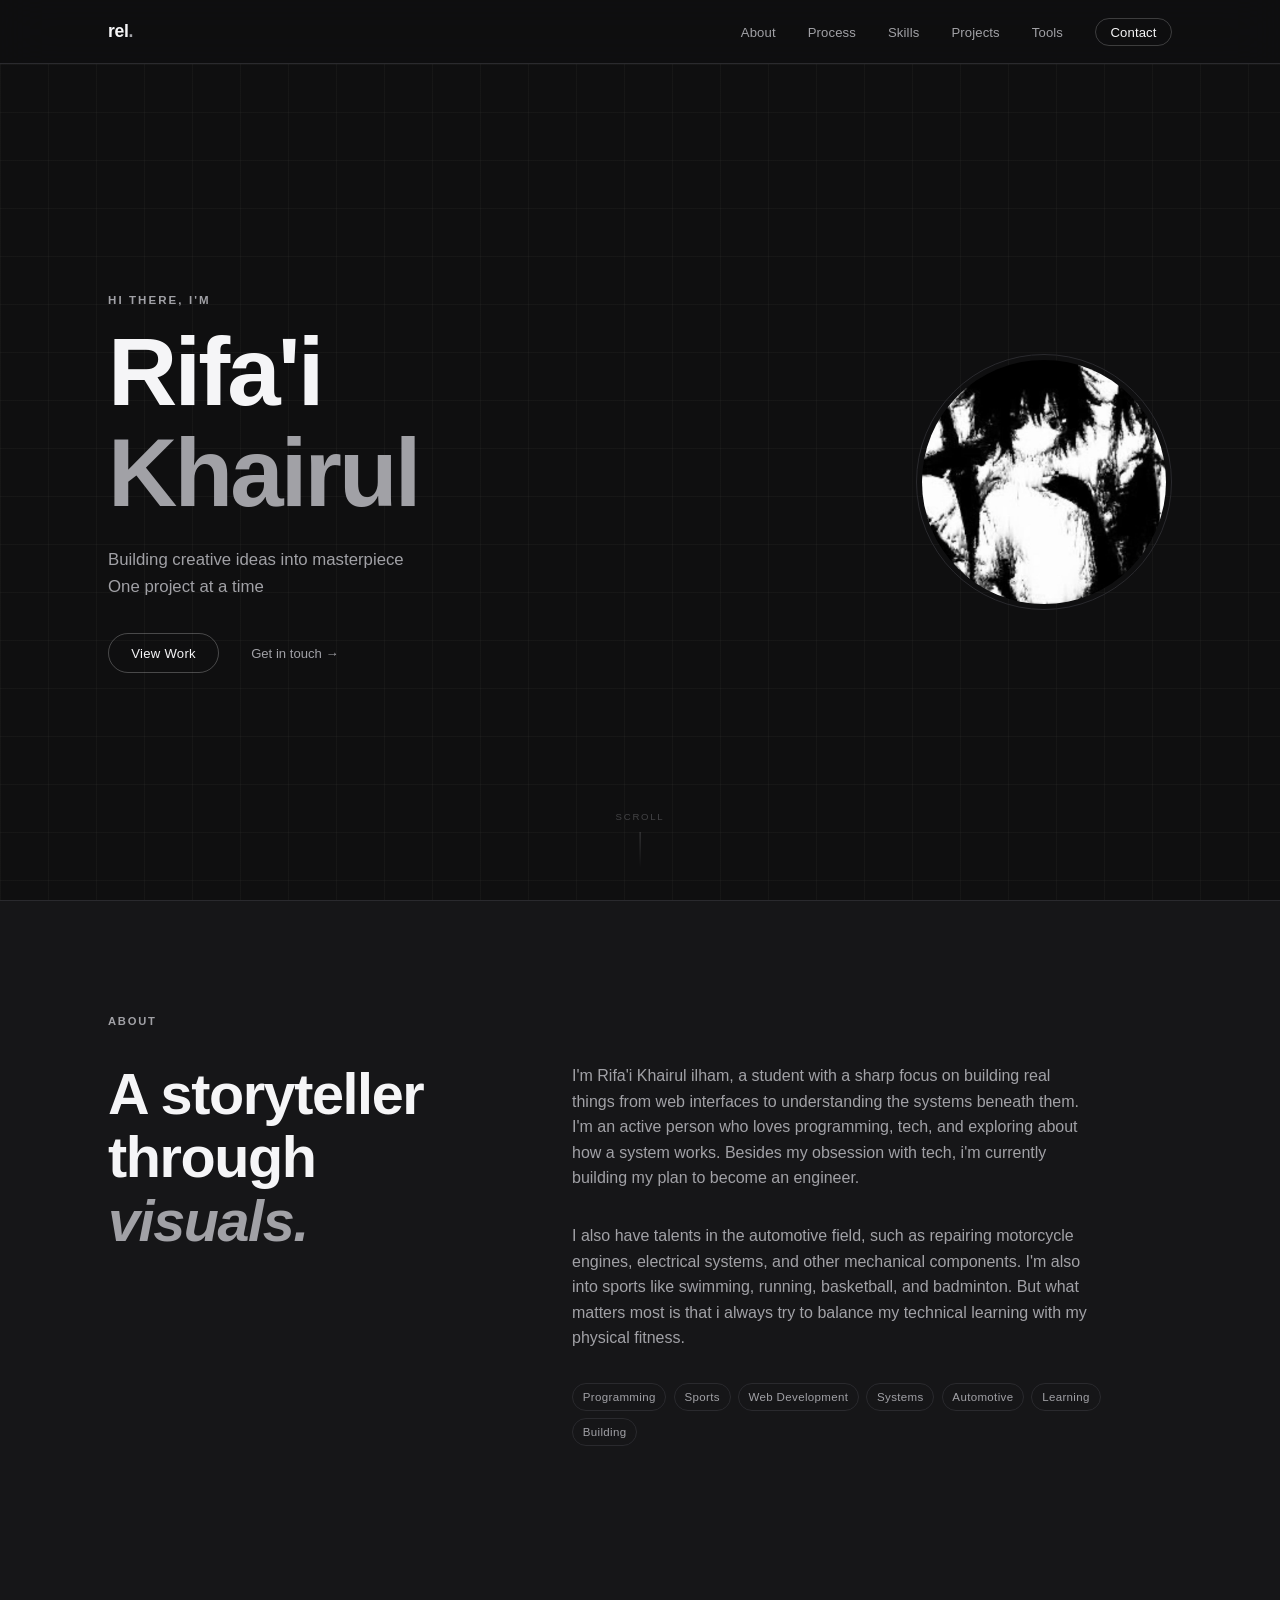
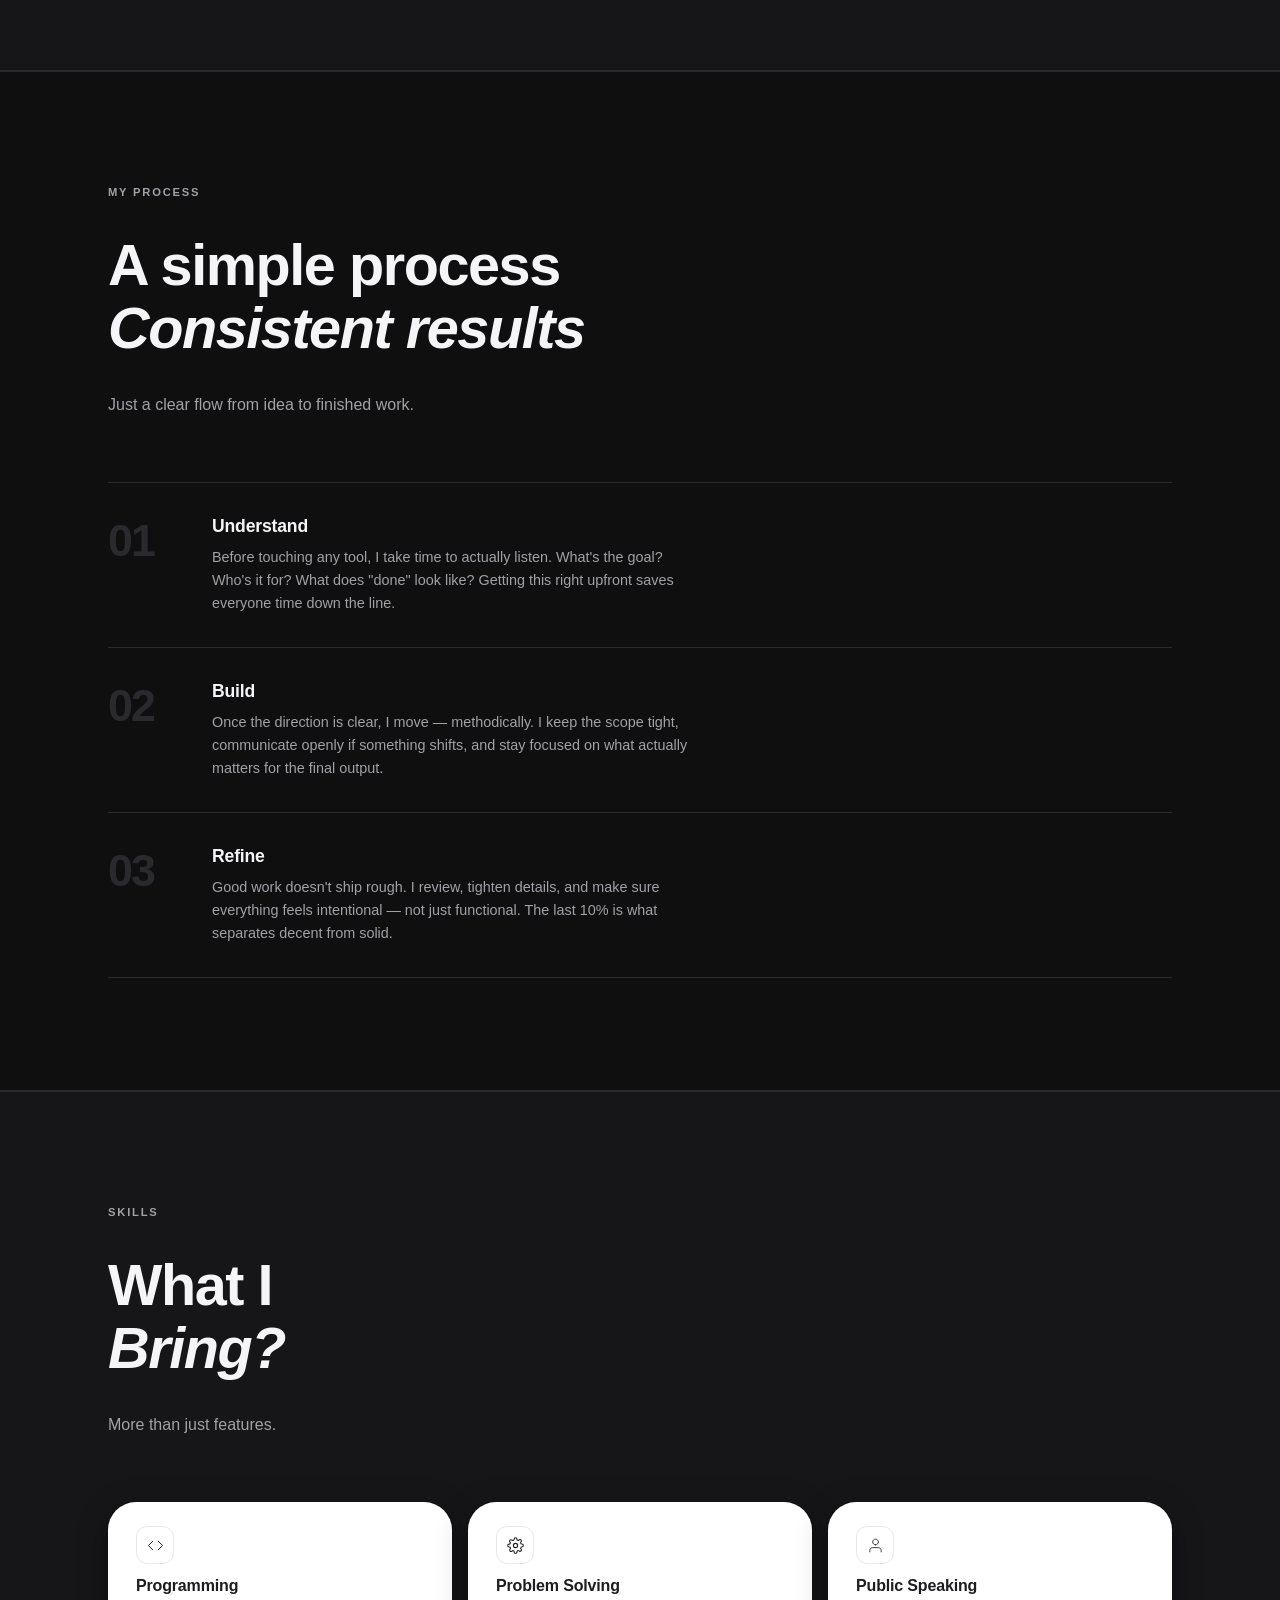
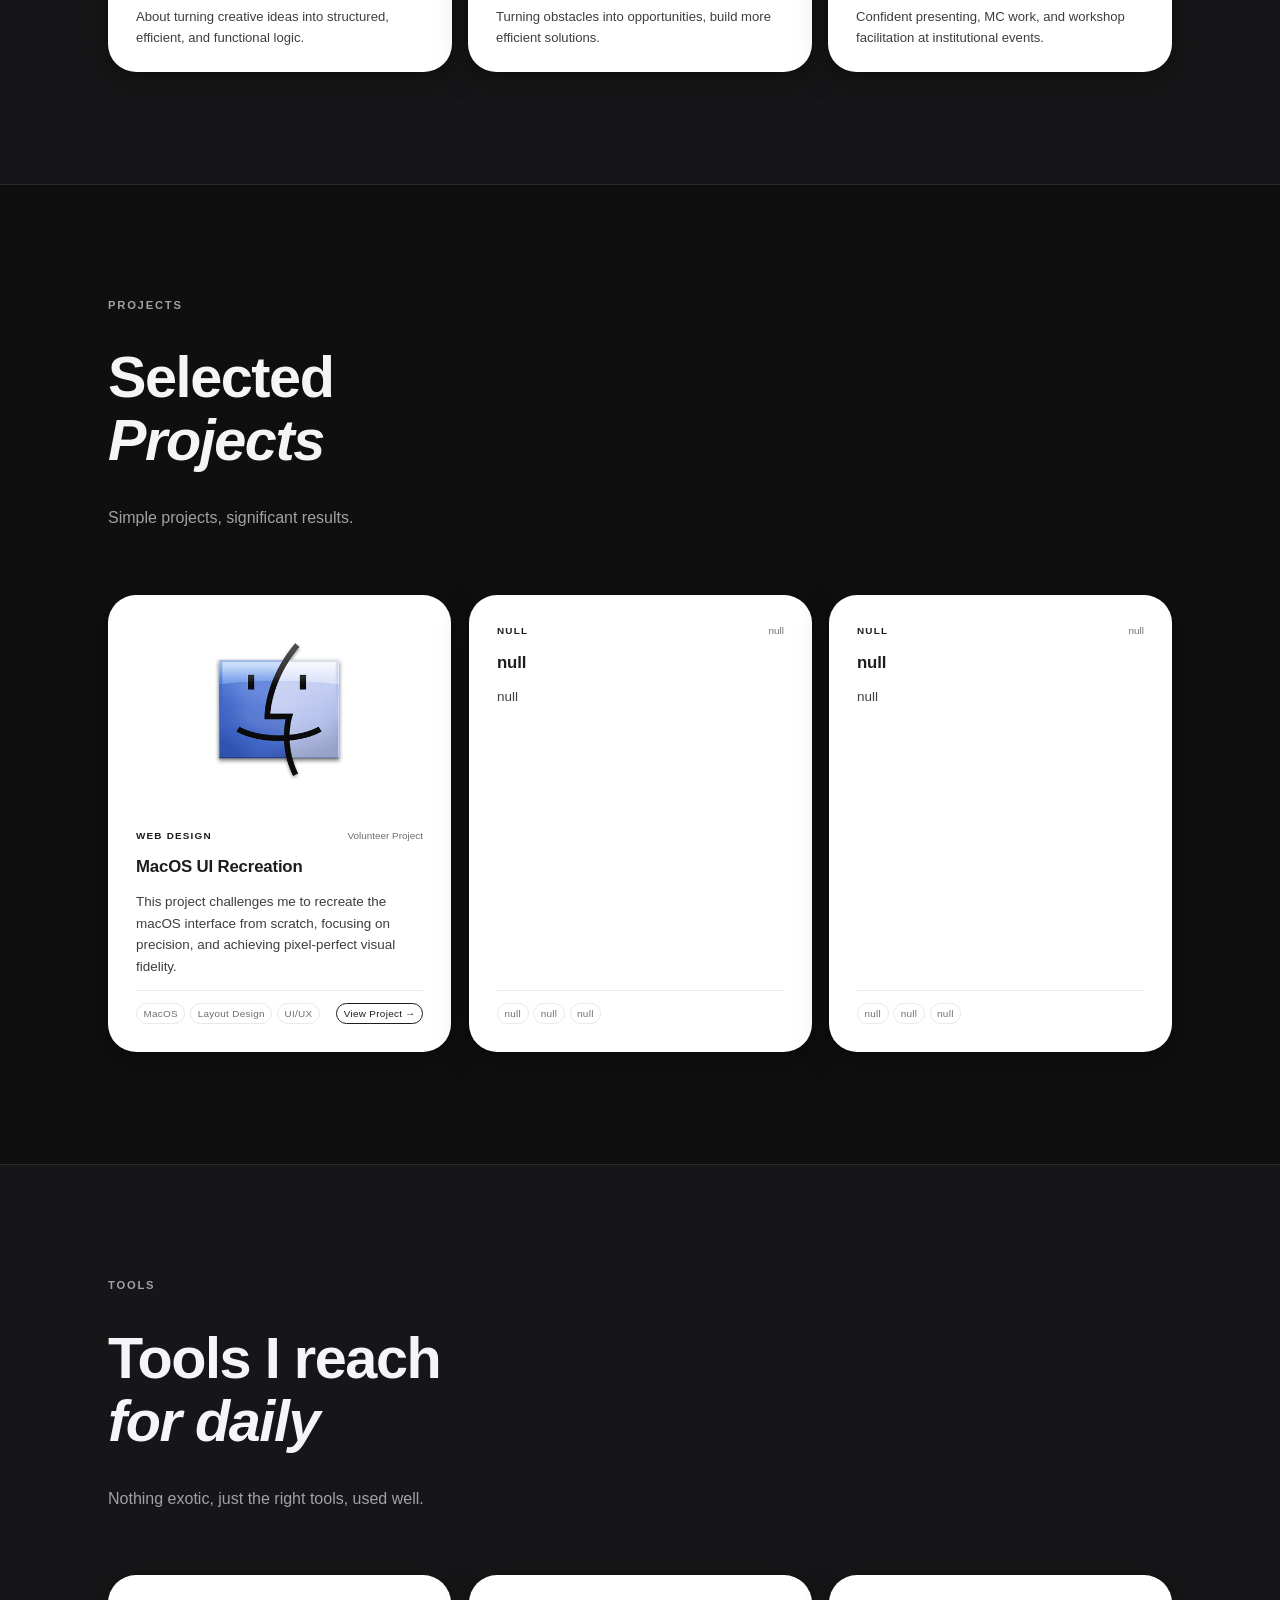
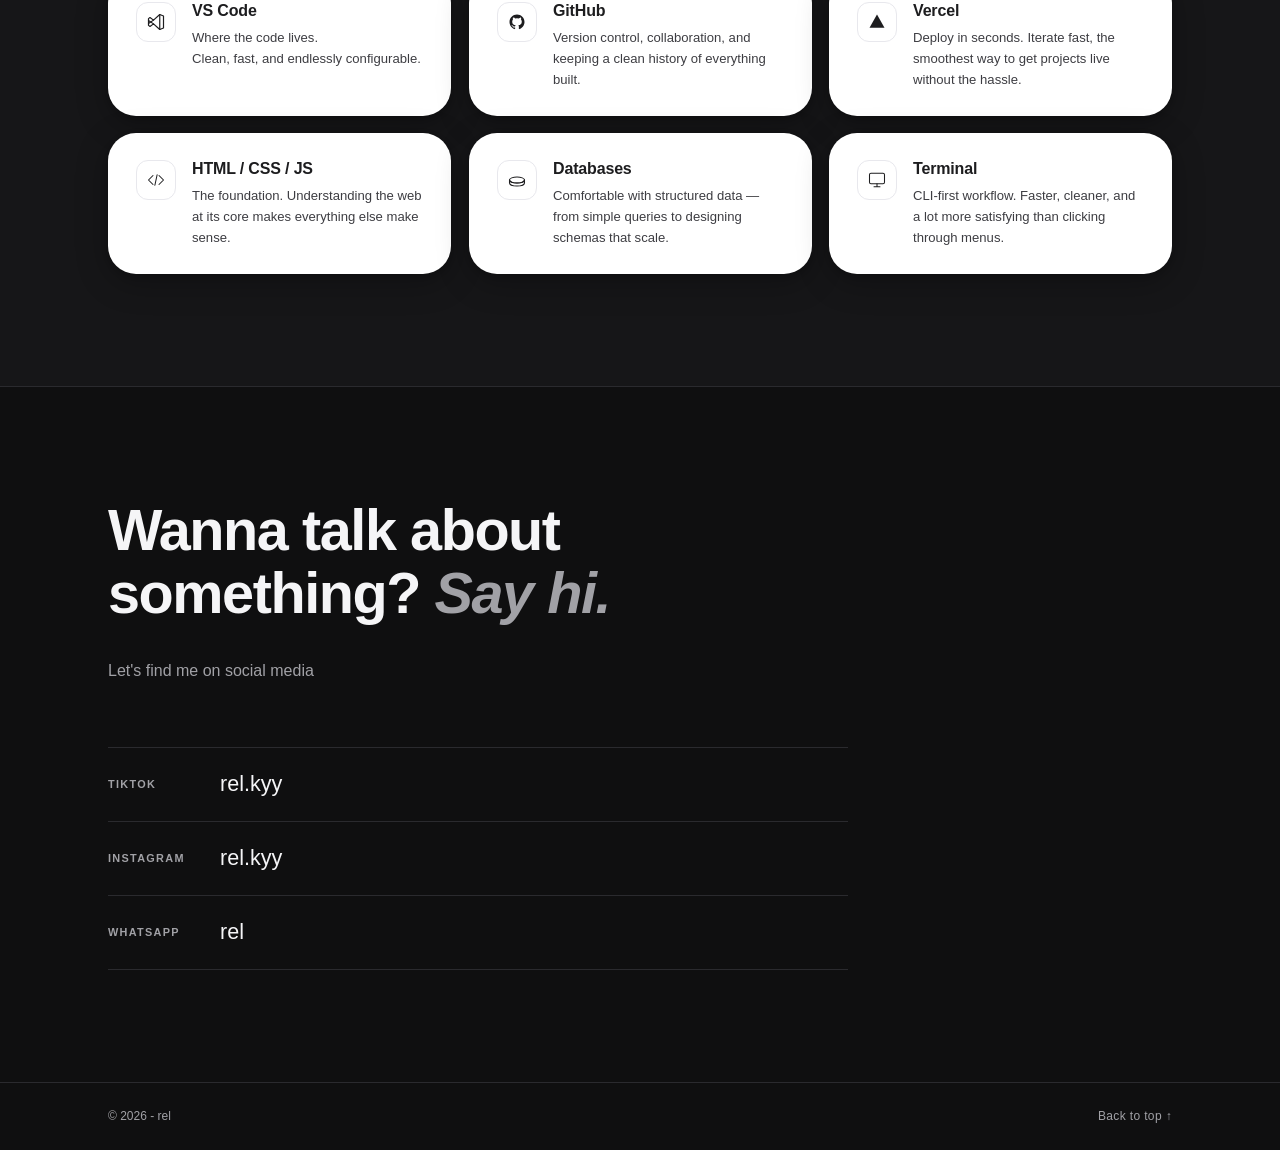
==== commit 19e3028e: "Add files via upload" ====
--- a/index.html
+++ b/index.html
@@ -275,7 +275,7 @@
 
           <div class="tool-card reveal">
             <div class="tool-icon">
-              <svg viewBox="0 0 24 24" fill="none" stroke="currentColor" stroke-width="1.4" stroke-linecap="round" stroke-linejoin="round"><polyline points="16 18 22 12 16 6"/><polyline points="8 6 2 12 8 18"/></svg>
+              <svg viewBox="0 0 24 24" fill="none"stroke="currentColor"stroke-width="1.4" stroke-linecap="round" stroke-linejoin="round"><polyline points="16 18 22 12 16 6"/><polyline points="8 6 2 12 8 18"/><path d="M13.5 5L10.5 19"/></svg>
             </div>
             <div class="tool-body">
               <h3>HTML / CSS / JS</h3>
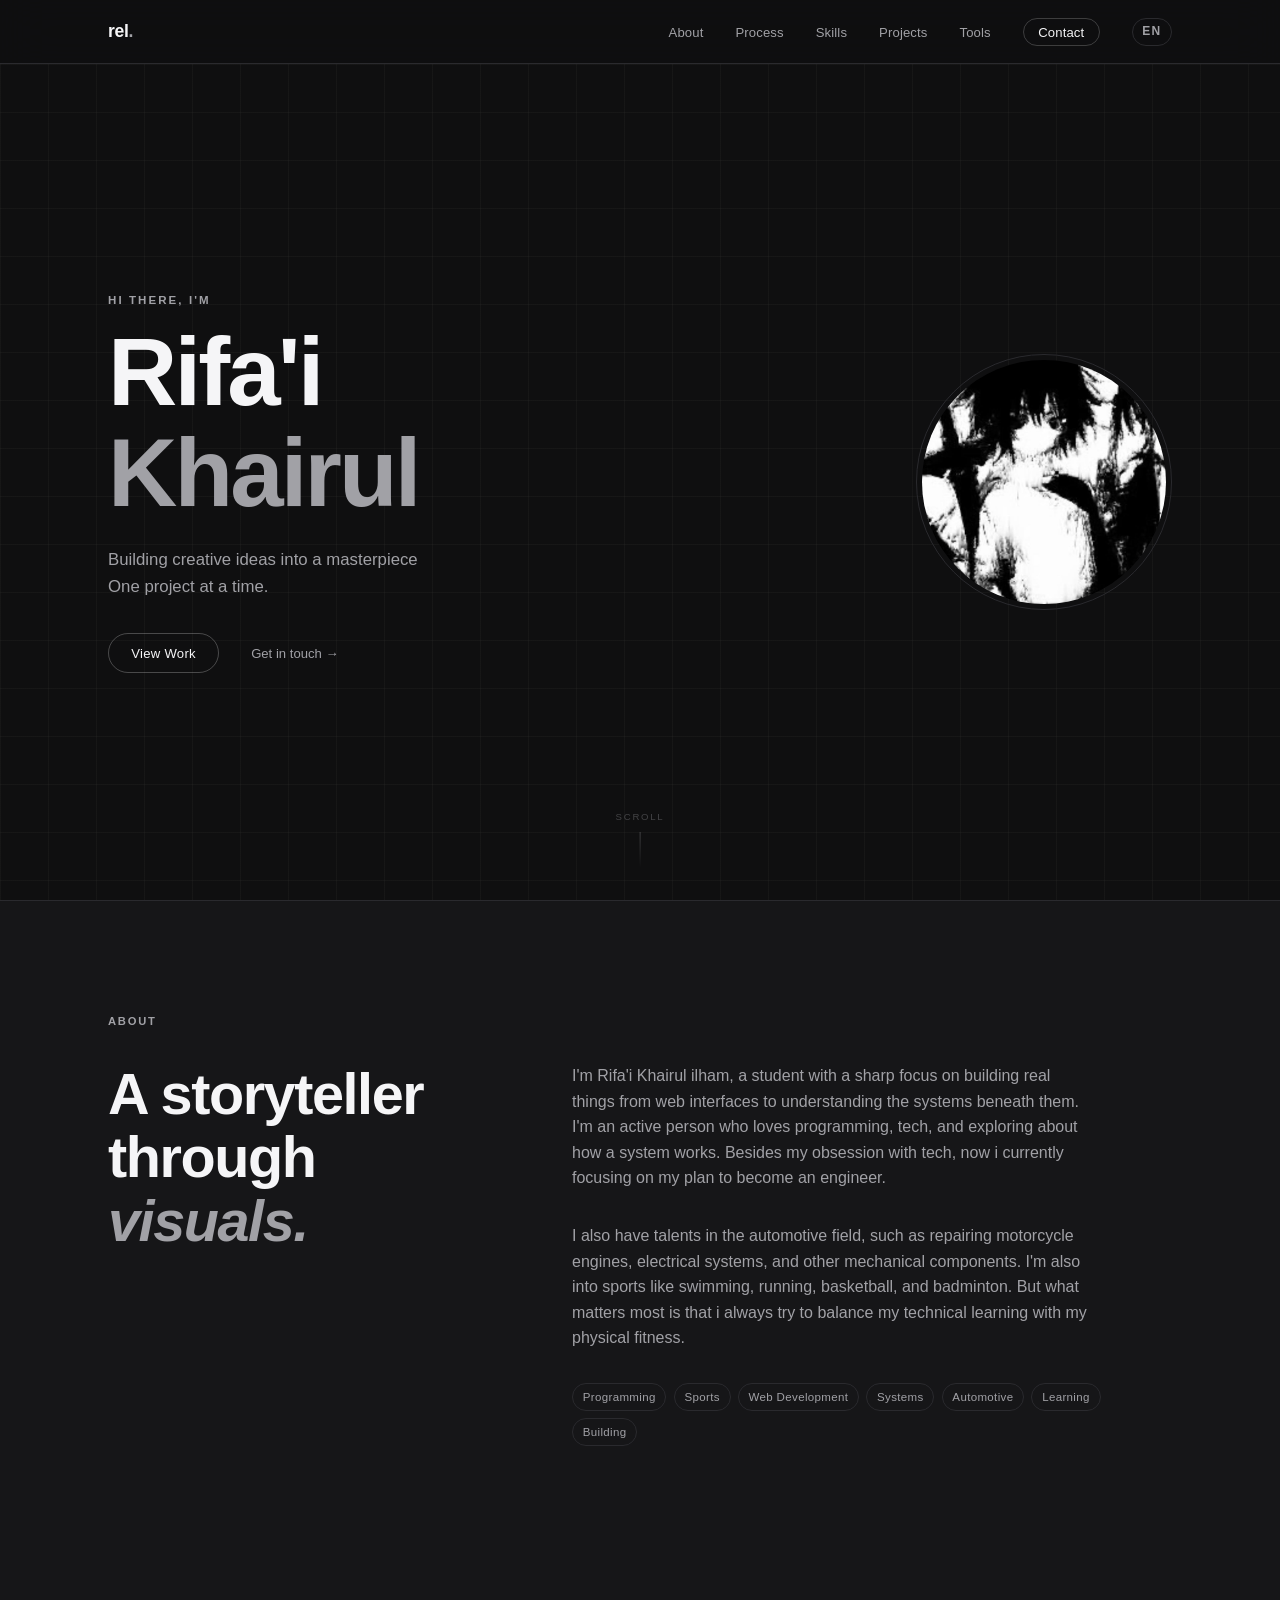
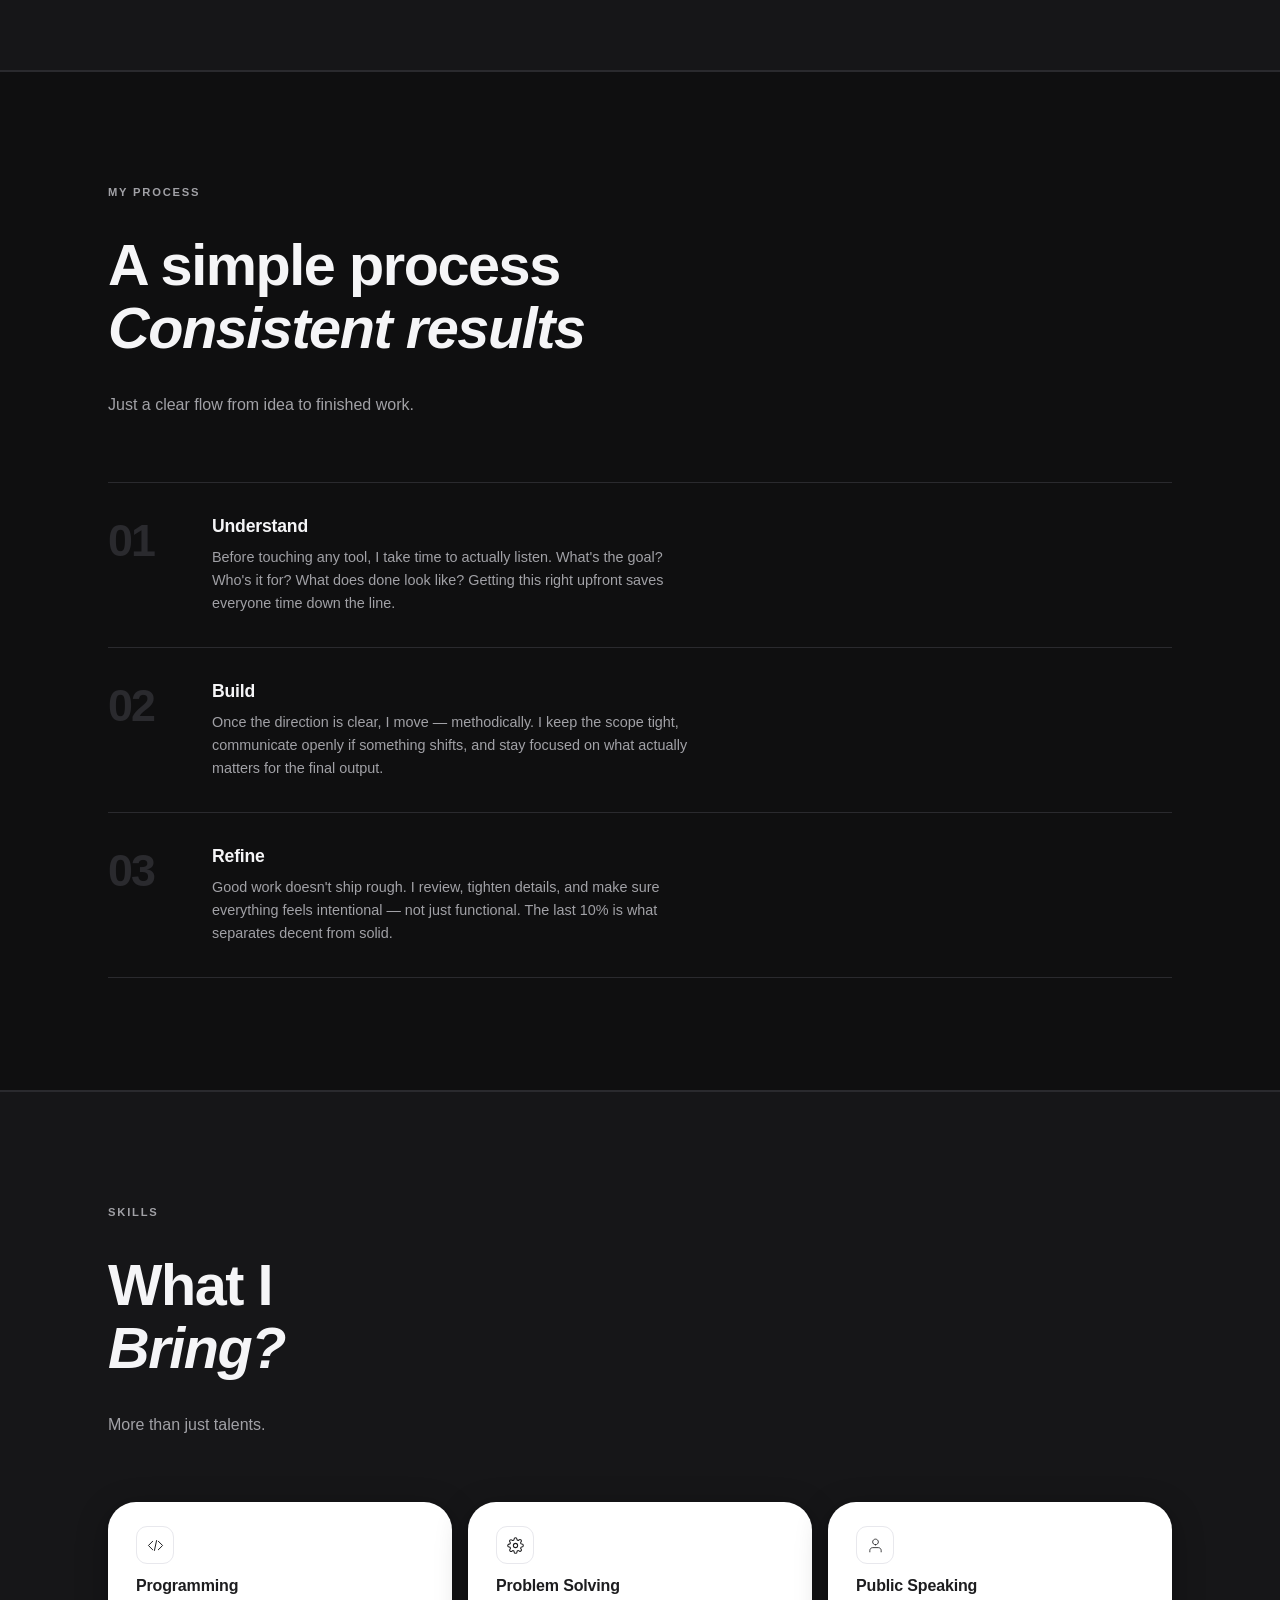
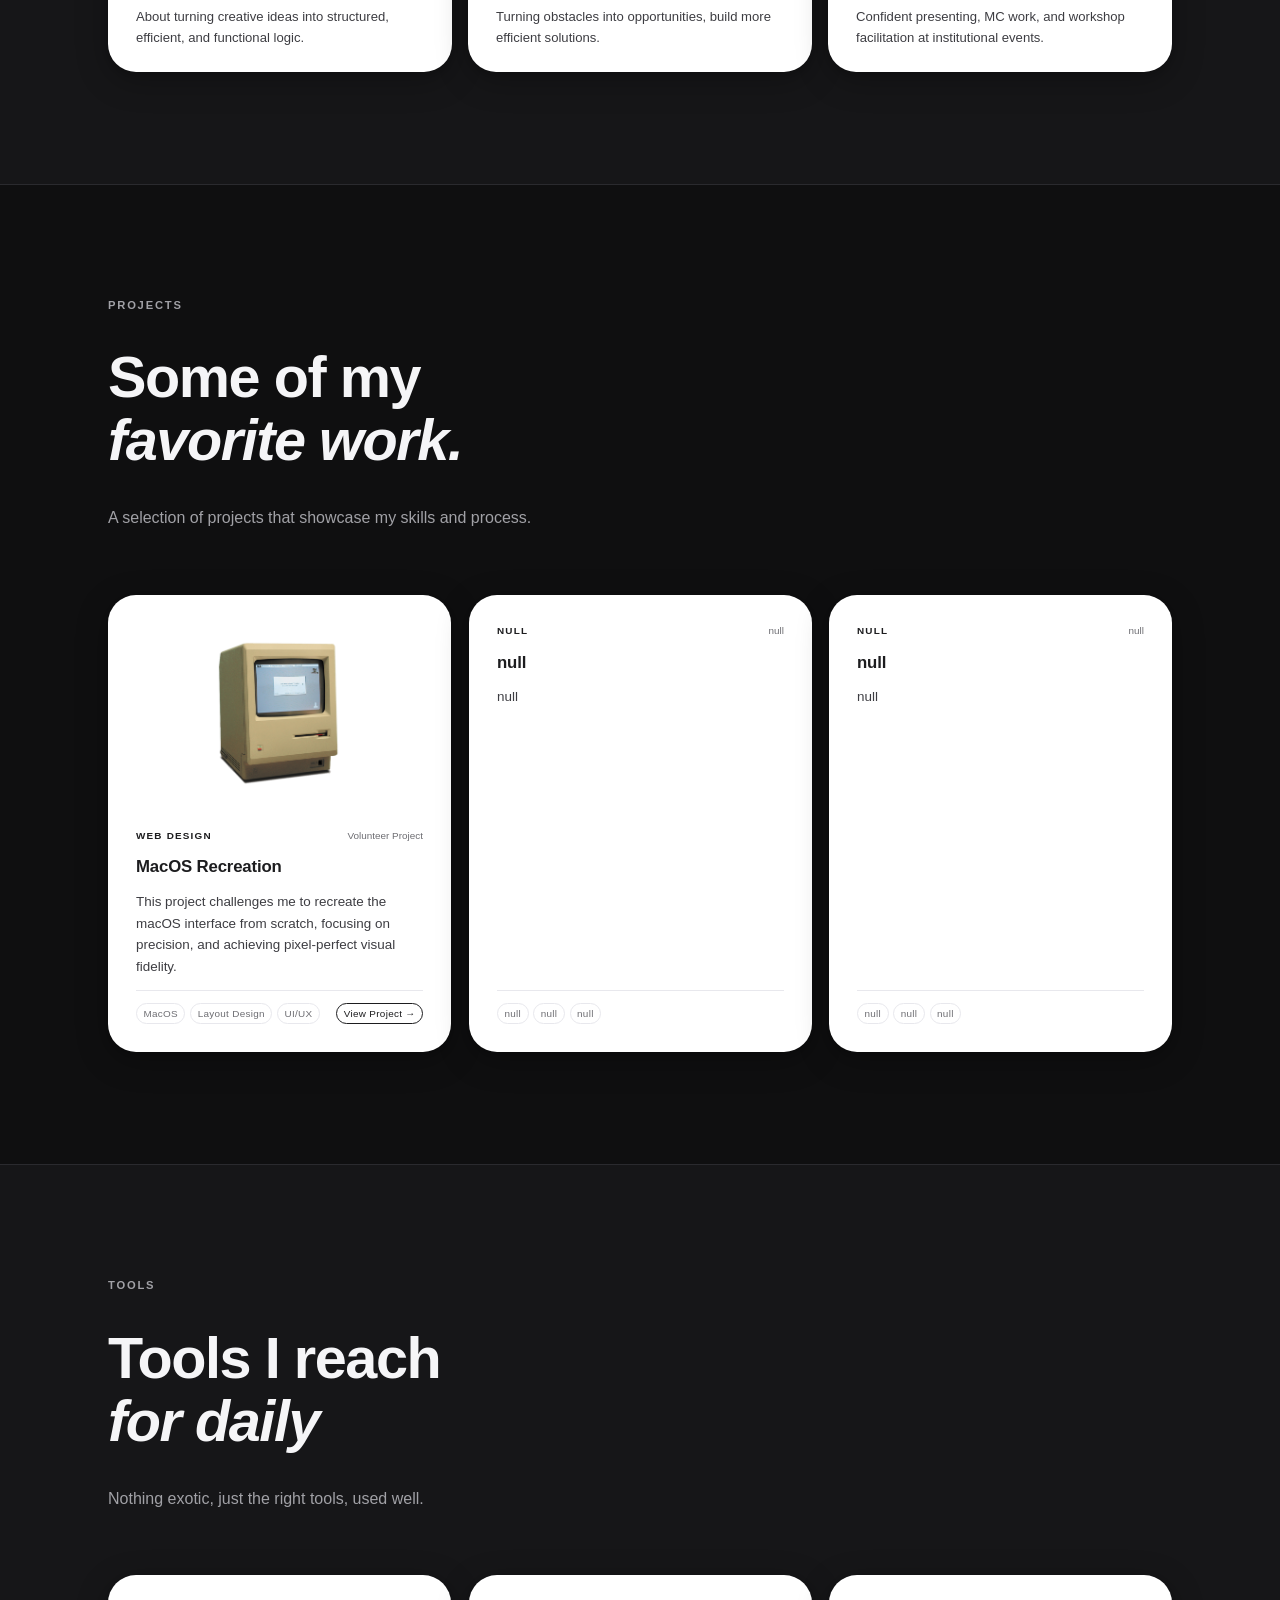
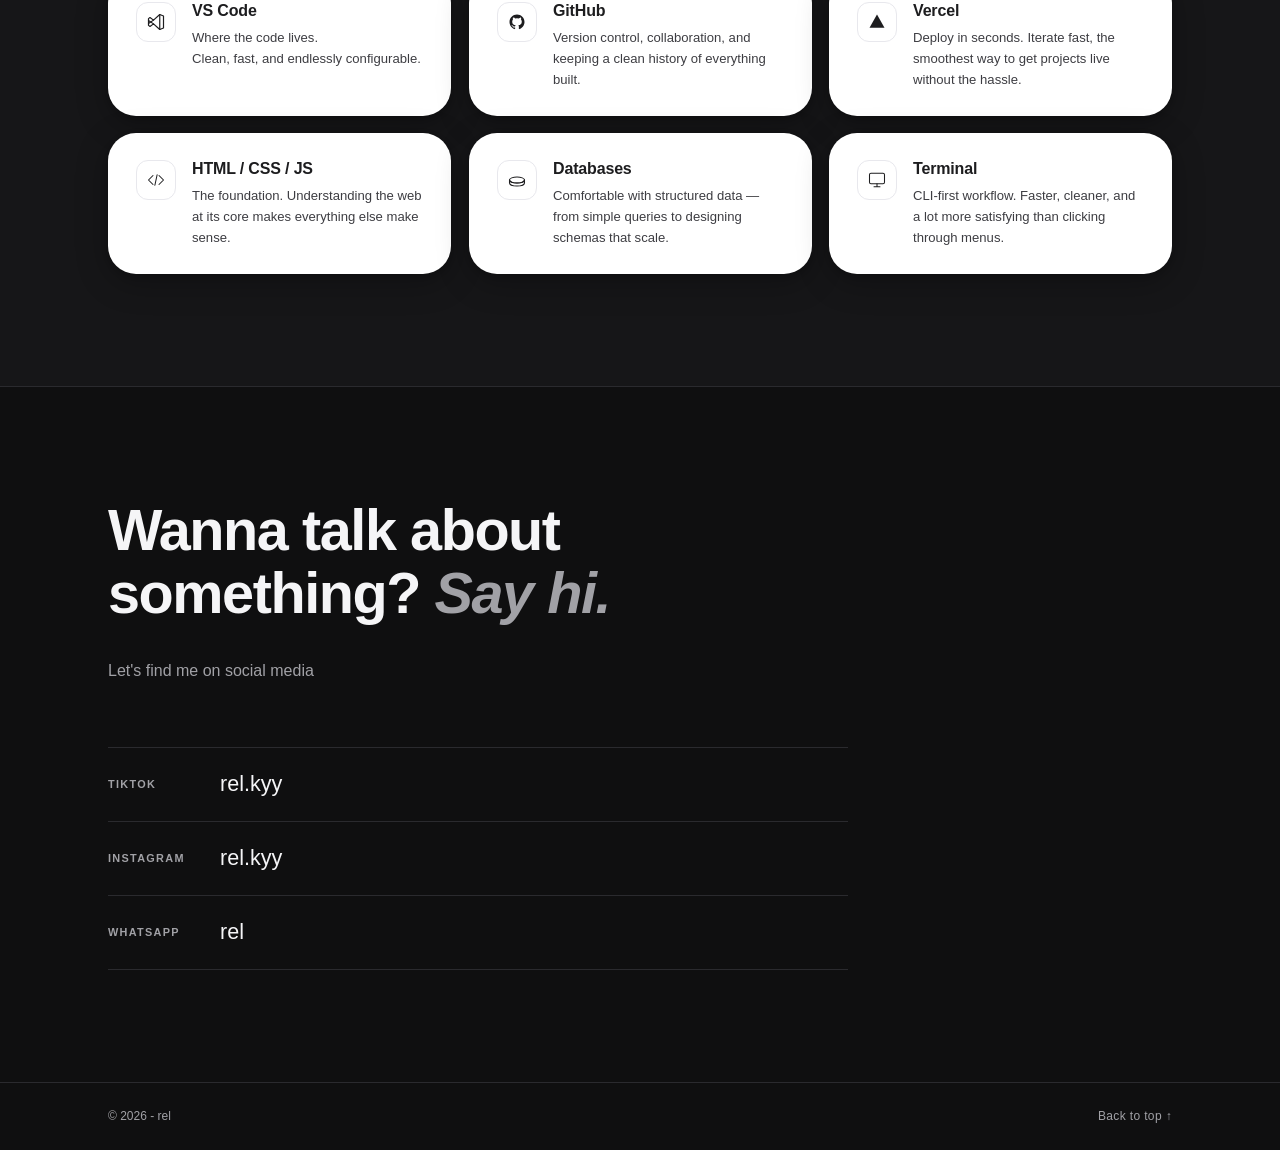
==== commit a87e1312: "Add files via upload" ====
--- a/index.html
+++ b/index.html
@@ -4,20 +4,27 @@
   <meta charset="UTF-8" />
   <meta name="viewport" content="width=device-width, initial-scale=1.0" />
   <title>rel</title>
-  <link rel="icon" href="null" type="image/png" />
-  
+
+  <link rel="icon" href="assets/img/favicon.png" type="image/png" />
+  <link rel="apple-touch-icon" href="assets/img/apple-touch-icon.png" />
   <link rel="stylesheet" href="css/style.css" />
+
 </head>
 <body>
+
+  
+
 
   <!-- ░░ HEADER ░░ -->
   <header class="site-header" id="site-header">
     <div class="header-inner container">
-      <a href="#hero" class="logo">rel<span>.</span></a>
-      <button class="nav-toggle" id="nav-toggle" aria-label="Toggle navigation">
-        <span></span><span></span><span></span>
-      </button>
-      <nav class="primary-nav" id="primary-nav">
+    <a href="#hero" class="logo">rel<span>.</span></a>
+    <div class="header-right">
+    <button class="nav-toggle" id="nav-toggle" aria-label="Toggle navigation">
+      <span></span><span></span><span></span>
+    </button>
+  </div>
+  <nav class="primary-nav" id="primary-nav" data-i18n="">
         <ul>
           <li><a href="#about">About</a></li>
           <li><a href="#process">Process</a></li>
@@ -25,6 +32,7 @@
           <li><a href="#projects">Projects</a></li>
           <li><a href="#tools">Tools</a></li>
           <li><a href="#contact" class="nav-cta">Contact</a></li>
+          <li><button class="lang-toggle" id="lang-toggle">EN</button></li>
         </ul>
       </nav>
     </div>
@@ -32,23 +40,25 @@
 
   <main>
 
+
+
     <!-- ░░ HERO ░░ -->
     <section class="hero" id="hero">
       <div class="container hero-inner">
         <div class="hero-text">
-          <p class="hero-eyebrow reveal">Hi there, I'm</p>
+          <p class="hero-eyebrow reveal" data-i18n="hero.eyebrow">Hi there, I'm</p>
           <h1 class="hero-name reveal">Rifa'i<br><em>Khairul</em></h1>
-          <p class="hero-tagline reveal">Building creative ideas into masterpiece<br>One project at a time</p>
+          <p class="hero-tagline reveal" data-i18n="hero.tagline">Building creative ideas into a masterpiece<br>One project at a time</p>
           <div class="hero-actions reveal">
-            <a href="#projects" class="btn-outline">View Work</a>
-            <a href="#contact" class="btn-text">Get in touch →</a>
+            <a href="#projects" class="btn-outline" data-i18n="hero.cta1">View Work</a>
+            <a href="#contact" class="btn-text" data-i18n="hero.cta2">Get in touch →</a>
           </div>
         </div>
         <div class="hero-avatar reveal">
           <div class="avatar-ring">
             <div class="avatar-img-wrap">
               <!-- Replace src with your actual photo path -->
-              <img src="assets/img/avatar.png" alt="rel" class="unselectable" onerror="this.style.display='none';this.parentElement.classList.add('avatar-fallback')" />
+              <img src="assets/img/profile.png" alt="rel" loading="lazy" class="unselectable" onerror="this.style.display='none';this.parentElement.classList.add('avatar-fallback')" />
               <div class="avatar-initials">rel</div>
             </div>
           </div>
@@ -60,17 +70,19 @@
       </div>
     </section>
 
+
+
     <!-- ░░ ABOUT ░░ -->
     <section class="about section" id="about">
       <div class="container">
-        <div class="section-label reveal">About</div>
+        <div class="section-label reveal" data-i18n="about.label">About</div>
         <div class="about-grid">
           <div class="about-heading reveal">
-            <h2>A storyteller<br>through <em>visuals.</em></h2>
+            <h2 data-i18n="about.heading">A storyteller<br>through <em>visuals.</em></h2>
           </div>
           <div class="about-body">
-            <p class="reveal">I'm Rifa'i Khairul ilham, a student with a sharp focus on building real things from web interfaces to understanding the systems beneath them. I'm an active person who loves programming, tech, and exploring about how a system works. Besides my obsession with tech, i'm currently building my plan to become an engineer.</p>
-            <p class="reveal">I also have talents in the automotive field, such as repairing motorcycle engines, electrical systems, and other mechanical components. I'm also into sports like swimming, running, basketball, and badminton. But what matters most is that i always try to balance my technical learning with my physical fitness.</p>
+            <p class="reveal" data-i18n="about.p1">I'm Rifa'i Khairul ilham, a student with a sharp focus on building real things from web interfaces to understanding the systems beneath them. I'm an active person who loves programming, tech, and exploring about how a system works. Besides my obsession with tech, now i currently focusing on my plan to become an engineer.</p>
+            <p class="reveal" data-i18n="about.p2">I also have talents in the automotive field, such as repairing motorcycle engines, electrical systems, and other mechanical components. I'm also into sports like swimming, running, basketball, and badminton. But what matters most is that i always try to balance my technical learning with my physical fitness.</p>
             <div class="about-pills reveal">
               <span class="pill">Programming</span>
               <span class="pill">Sports</span>
@@ -86,62 +98,61 @@
     </section>
 
 
+
     <!-- ░░ MY PROCESS ░░ -->
     <section class="process section" id="process">
       <div class="container">
-        <div class="section-label reveal">My Process</div>
-        <h2 class="section-title reveal">A simple process<br><em>Consistent results</em></h2>
-        <p class="process-intro reveal">Just a clear flow from idea to finished work.</p>
+        <div class="section-label reveal" data-i18n="process.label">My Process</div>
+        <h2 class="section-title reveal" data-i18n="process.title">A simple process<br><em>Consistent results</em></h2>
+        <p class="process-intro reveal" data-i18n="process.intro">Just a clear flow from idea to finished work.</p>
 
         <div class="process-grid">
 
           <div class="process-step reveal">
             <div class="process-number">01</div>
             <div class="process-body">
-              <h3>Understand</h3>
-              <p>Before touching any tool, I take time to actually listen. What's the goal? Who's it for? What does "done" look like? Getting this right upfront saves everyone time down the line.</p>
+              <h3 data-i18n="process.1.title">Understand</h3>
+              <p data-i18n="process.1.desc">Before touching any tool, I take time to actually listen. What's the goal? Who's it for? What does "done" look like? Getting this right upfront saves everyone time down the line.</p>
             </div>
           </div>
 
           <div class="process-step reveal">
             <div class="process-number">02</div>
             <div class="process-body">
-              <h3>Build</h3>
-              <p>Once the direction is clear, I move — methodically. I keep the scope tight, communicate openly if something shifts, and stay focused on what actually matters for the final output.</p>
+              <h3 data-i18n="process.2.title">Build</h3>
+              <p data-i18n="process.2.desc">Once the direction is clear, I move — methodically. I keep the scope tight, communicate openly if something shifts, and stay focused on what actually matters for the final output.</p>
             </div>
           </div>
 
           <div class="process-step reveal">
             <div class="process-number">03</div>
             <div class="process-body">
-              <h3>Refine</h3>
-              <p>Good work doesn't ship rough. I review, tighten details, and make sure everything feels intentional — not just functional. The last 10% is what separates decent from solid.</p>
-            </div>
-          </div>
-
-        </div>
-      </div>
-    </section>
+              <h3 data-i18n="process.3.title">Refine</h3>
+              <p data-i18n="process.3.desc">Good work doesn't ship rough. I review, tighten details, and make sure everything feels intentional — not just functional. The last 10% is what separates decent from solid.</p>
+            </div>
+          </div>
+
+        </div>
+      </div>
+    </section>
+
+
 
     <!-- ░░ TALENTS / SKILLS ░░ -->
     <section class="talents section" id="talents">
       <div class="container">
-        <div class="section-label reveal">Skills</div>
-        <h2 class="section-title reveal">What I<br><em>Bring?</em></h2>
-        <p class="bento-intro reveal">More than just features.</p>
+        <div class="section-label reveal" data-i18n="skills.label">Skills</div>
+        <h2 class="section-title reveal" data-i18n="skills.title">What I<br><em>Bring?</em></h2>
+        <p class="bento-intro reveal" data-i18n="skills.intro">More than just features.</p>
 
         <div class="bento-grid">
-
 
           <div class="bento-card reveal">
             <div class="bento-icon">
-              <svg viewBox="0 0 24 24" fill="none" stroke="currentColor" stroke-width="1.4" stroke-linecap="round" stroke-linejoin="round"><polyline points="16 18 22 12 16 6"/><polyline points="8 6 2 12 8 18"/></svg>
-            </div>
+            <svg viewBox="0 0 24 24" fill="none"stroke="currentColor"stroke-width="1.4" stroke-linecap="round" stroke-linejoin="round"><polyline points="16 18 22 12 16 6"/><polyline points="8 6 2 12 8 18"/><path d="M13.5 5L10.5 19"/></svg>            </div>
             <h3>Programming</h3>
-            <p>About turning creative ideas into structured, efficient, and functional logic.</p>
-          </div>
-
-
+            <p data-i18n="skills.bento1">About turning creative ideas into structured, efficient, and functional logic.</p>
+          </div>
 
           <div class="bento-card reveal">
             <div class="bento-icon">
@@ -151,10 +162,8 @@
                   </svg>
               </div>
               <h3>Problem Solving</h3>
-            <p>Turning obstacles into opportunities, build more efficient solutions.</p>
-          </div>
-
-          
+            <p data-i18n="skills.bento2">Turning obstacles into opportunities, build more efficient solutions.</p>
+          </div>
 
           <div class="bento-card reveal">
             <div class="bento-icon">
@@ -164,21 +173,21 @@
                     </svg>
                </div>
               <h3>Public Speaking</h3>
-            <p>Confident presenting, MC work, and workshop facilitation at institutional events.</p>
-          </div>
-
-
-        </div>
-      </div>
-    </section>
+            <p data-i18n="skills.bento3">Confident presenting, MC work, and workshop facilitation at institutional events.</p>
+          </div>
+
+        </div>
+      </div>
+    </section>
+
 
 
     <!-- ░░ PROJECTS ░░ -->
     <section class="projects section" id="projects">
       <div class="container">
-        <div class="section-label reveal">Projects</div>
-        <h2 class="section-title reveal">Selected<br><em>Projects</em></h2>
-        <p class="projects-intro reveal">Simple projects, significant results.</p>
+        <div class="section-label reveal" data-i18n="projects.label">Projects</div>
+        <h2 class="section-title reveal" data-i18n="projects.title">Selected<br><em>Projects</em></h2>
+        <p class="projects-intro reveal" data-i18n="projects.intro">Simple projects, significant results.</p>
 
         <div class="projects-grid">
 
@@ -189,13 +198,13 @@
               <span class="card-category">Web Design</span>
               <span class="card-type">Volunteer Project</span>
             </div>
-            <h3>MacOS UI Recreation</h3>
-            <p>This project challenges me to recreate the macOS interface from scratch, focusing on precision, and achieving pixel-perfect visual fidelity.</p>
+            <h3 data-i18n="projects.card1.title">MacOS Recreation</h3>
+            <p data-i18n="projects.card1.desc">This project challenges me to recreate the macOS interface from scratch, focusing on precision, and achieving pixel-perfect visual fidelity.</p>
             <div class="card-footer">
               <span class="card-tag">MacOS</span>
               <span class="card-tag">Layout Design</span>
               <span class="card-tag">UI/UX</span>
-              <a href="macos/index.html" target="_blank" rel="noopener noreferrer" class="card-tag card-link">View Project →</a>
+              <a href="macos/index.html" target="_blank" rel="noopener noreferrer" class="card-tag card-link" data-i18n="projects.viewproject1">View Project →</a>
             </div>
           </article>
 
@@ -205,8 +214,8 @@
               <span class="card-category">null</span>
               <span class="card-type">null</span>
             </div>
-            <h3>null</h3>
-            <p>null</p>
+            <h3 data-i18n="projects.card2.title">null</h3>
+            <p data-i18n="projects.card2.desc">null</p>
             <div class="card-footer">
               <span class="card-tag">null</span>
               <span class="card-tag">null</span>
@@ -220,8 +229,8 @@
               <span class="card-category">null</span>
               <span class="card-type">null</span>
             </div>
-            <h3>null</h3>
-            <p>null</p>
+            <h3 data-i18n="projects.card3.title">null</h3>
+            <p data-i18n="projects.card3.desc">null</p>
             <div class="card-footer">
               <span class="card-tag">null</span>
               <span class="card-tag">null</span>
@@ -229,17 +238,18 @@
             </div>
           </article>
 
-
-        </div>
-      </div>
-    </section>
+        </div>
+      </div>
+    </section>
+
+
 
     <!-- ░░ TOOLS I USE ░░ -->
     <section class="tools section" id="tools">
       <div class="container">
-        <div class="section-label reveal">Tools</div>
-        <h2 class="section-title reveal">Tools I reach<br><em>for daily</em></h2>
-        <p class="tools-intro reveal">Nothing exotic, just the right tools, used well.</p>
+        <div class="section-label reveal" data-i18n="tools.label">Tools</div>
+        <h2 class="section-title reveal" data-i18n="tools.title">Tools I reach<br><em>for daily</em></h2>
+        <p class="tools-intro reveal" data-i18n="tools.intro">Nothing exotic, just the right tools, used well.</p>
 
         <div class="tools-grid">
 
@@ -249,7 +259,7 @@
             </div>
             <div class="tool-body">
               <h3>VS Code</h3>
-              <p>Where the code lives. <br> Clean, fast, and endlessly configurable.</p>
+              <p data-i18n="tools.vscode">Where the code lives. <br> Clean, fast, and endlessly configurable.</p>
             </div>
           </div>
 
@@ -259,7 +269,7 @@
             </div>
             <div class="tool-body">
               <h3>GitHub</h3>
-              <p>Version control, collaboration, and keeping a clean history of everything built.</p>
+              <p data-i18n="tools.github">Version control, collaboration, and keeping a clean history of everything built.</p>
             </div>
           </div>
 
@@ -269,7 +279,7 @@
             </div>
             <div class="tool-body">
               <h3>Vercel</h3>
-              <p>Deploy in seconds. Iterate fast, the smoothest way to get projects live without the hassle.</p>
+              <p data-i18n="tools.vercel">Deploy in seconds. Iterate fast, the smoothest way to get projects live without the hassle.</p>
             </div>
           </div>
 
@@ -279,7 +289,7 @@
             </div>
             <div class="tool-body">
               <h3>HTML / CSS / JS</h3>
-              <p>The foundation. Understanding the web at its core makes everything else make sense.</p>
+              <p data-i18n="tools.htmlcssjs">The foundation. Understanding the web at its core makes everything else make sense.</p>
             </div>
           </div>
 
@@ -289,7 +299,7 @@
             </div>
             <div class="tool-body">
               <h3>Databases</h3>
-              <p>Comfortable with structured data — from simple queries to designing schemas that scale.</p>
+              <p data-i18n="tools.databases">Comfortable with structured data — from simple queries to designing schemas that scale.</p>
             </div>
           </div>
 
@@ -299,14 +309,13 @@
             </div>
             <div class="tool-body">
               <h3>Terminal</h3>
-              <p>CLI-first workflow. Faster, cleaner, and a lot more satisfying than clicking through menus.</p>
-            </div>
-          </div>
-
-        </div>
-      </div>
-    </section>
-    
+              <p data-i18n="tools.terminal">CLI-first workflow. Faster, cleaner, and a lot more satisfying than clicking through menus.</p>
+            </div>
+          </div>
+
+        </div>
+      </div>
+    </section>
 
 
 
@@ -314,8 +323,8 @@
     <section class="contact section" id="contact">
       <div class="container">
         <div class="contact-inner reveal">
-          <h2 class="contact-heading">Wanna talk about<br>something? <em>Say hi.</em></h2>
-          <p class="contact-intro">Let's find me on social media</p>
+          <h2 class="contact-heading" data-i18n="contact.heading">Wanna talk about<br>something? <em>Say hi.</em></h2>
+          <p class="contact-intro" data-i18n="contact.intro">Let's find me on social media</p>
           <div class="contact-links">
             <a href="https://tiktok.com/@rel.kyy" target="_blank" rel="noopener" class="contact-item">
               <span class="contact-type">TikTok</span>
@@ -340,6 +349,8 @@
 
   </main>
 
+
+
   <!-- ░░ FOOTER ░░ -->
   <footer class="site-footer">
     <div class="container footer-inner">
@@ -350,4 +361,4 @@
 
   <script src="js/script.js"></script>
 </body>
-</html>+</html>
--- a/css/style.css
+++ b/css/style.css
@@ -1079,3 +1079,27 @@
   .project-card, .bento-card { padding: 1.35rem; }
 }
 
+
+/* ── LANG TOGGLE ─────────────────────────────────────────────── */
+.lang-toggle {
+  font-size: .75rem;
+  font-weight: 600;
+  letter-spacing: .1em;
+  color: var(--clr-text-secondary);
+  border: 1px solid var(--clr-border);
+  border-radius: 999px;
+  padding: .3em .8em;
+  transition: color var(--transition), border-color var(--transition);
+  cursor: pointer;
+  background: none;
+}
+.lang-toggle:hover {
+  color: var(--clr-text-primary);
+  border-color: var(--clr-text-secondary);
+}
+
+.header-right {
+  display: flex;
+  align-items: center;
+  gap: .75rem;
+}
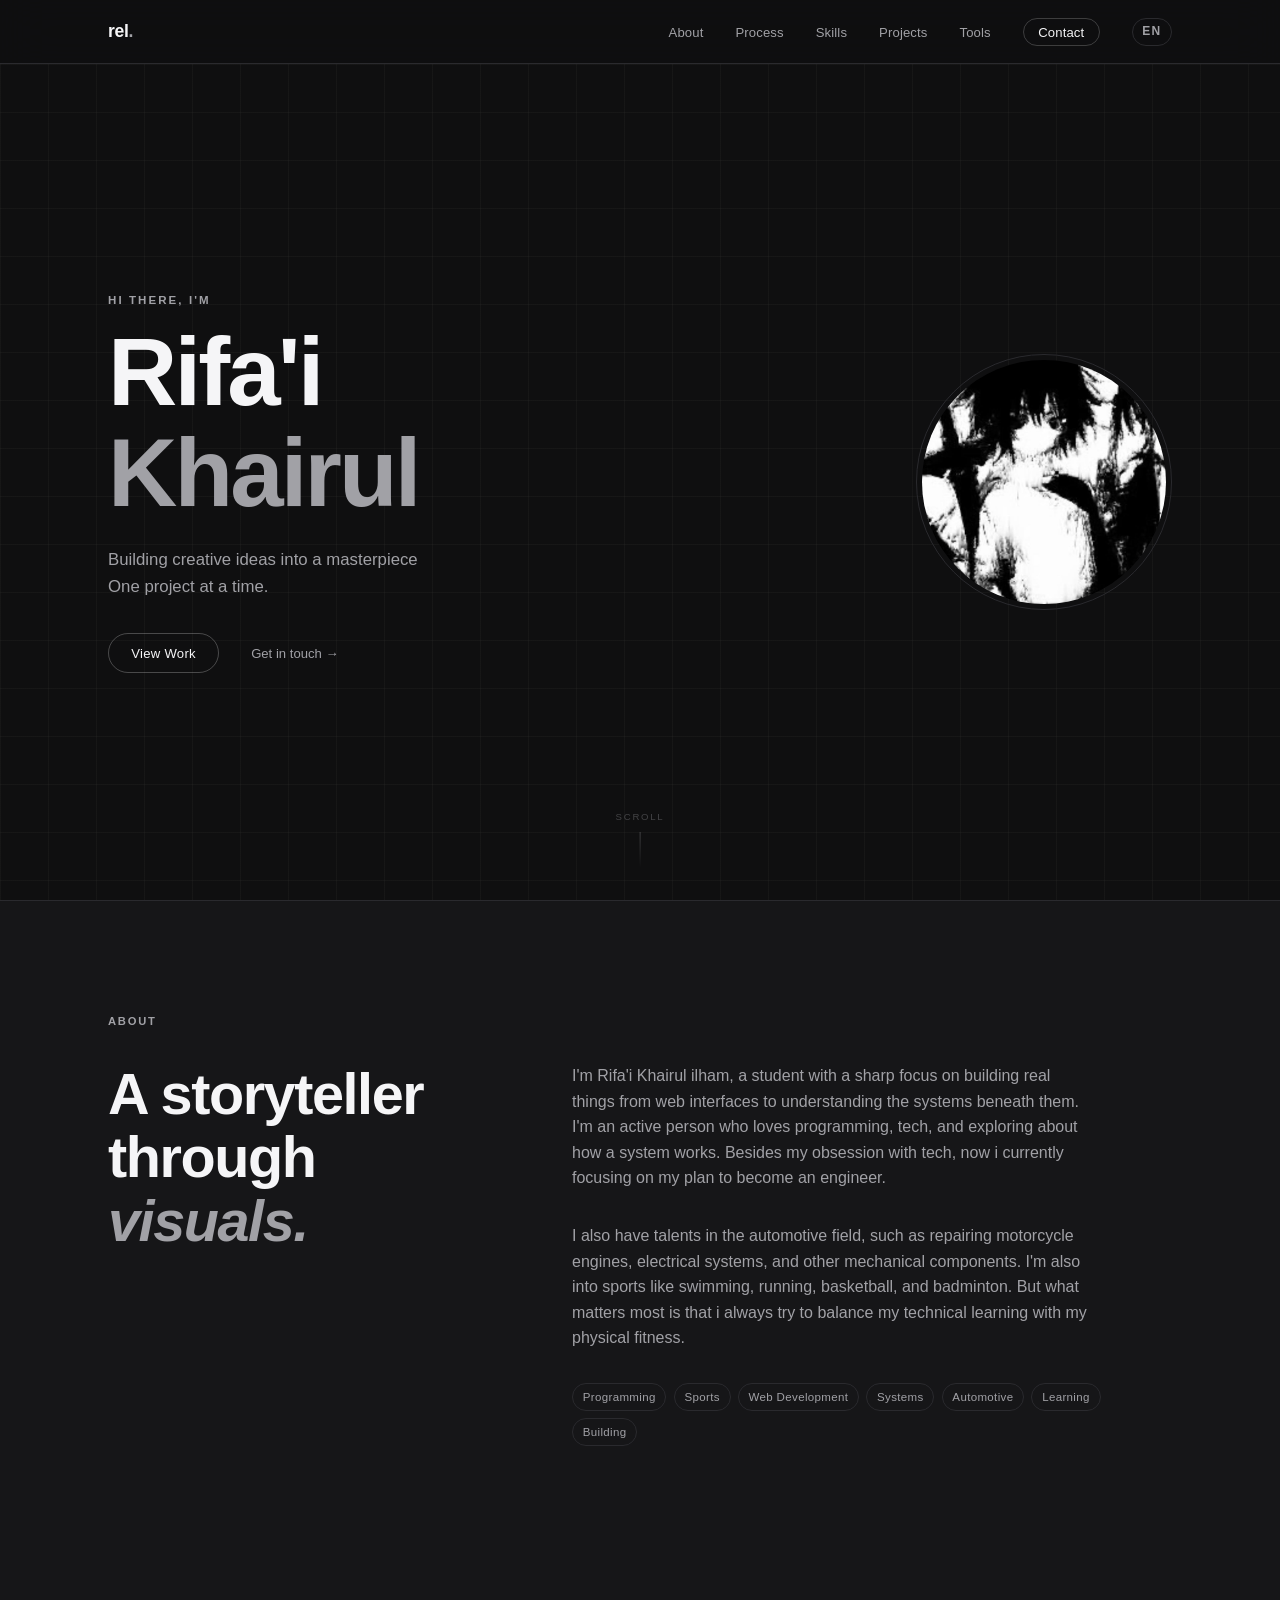
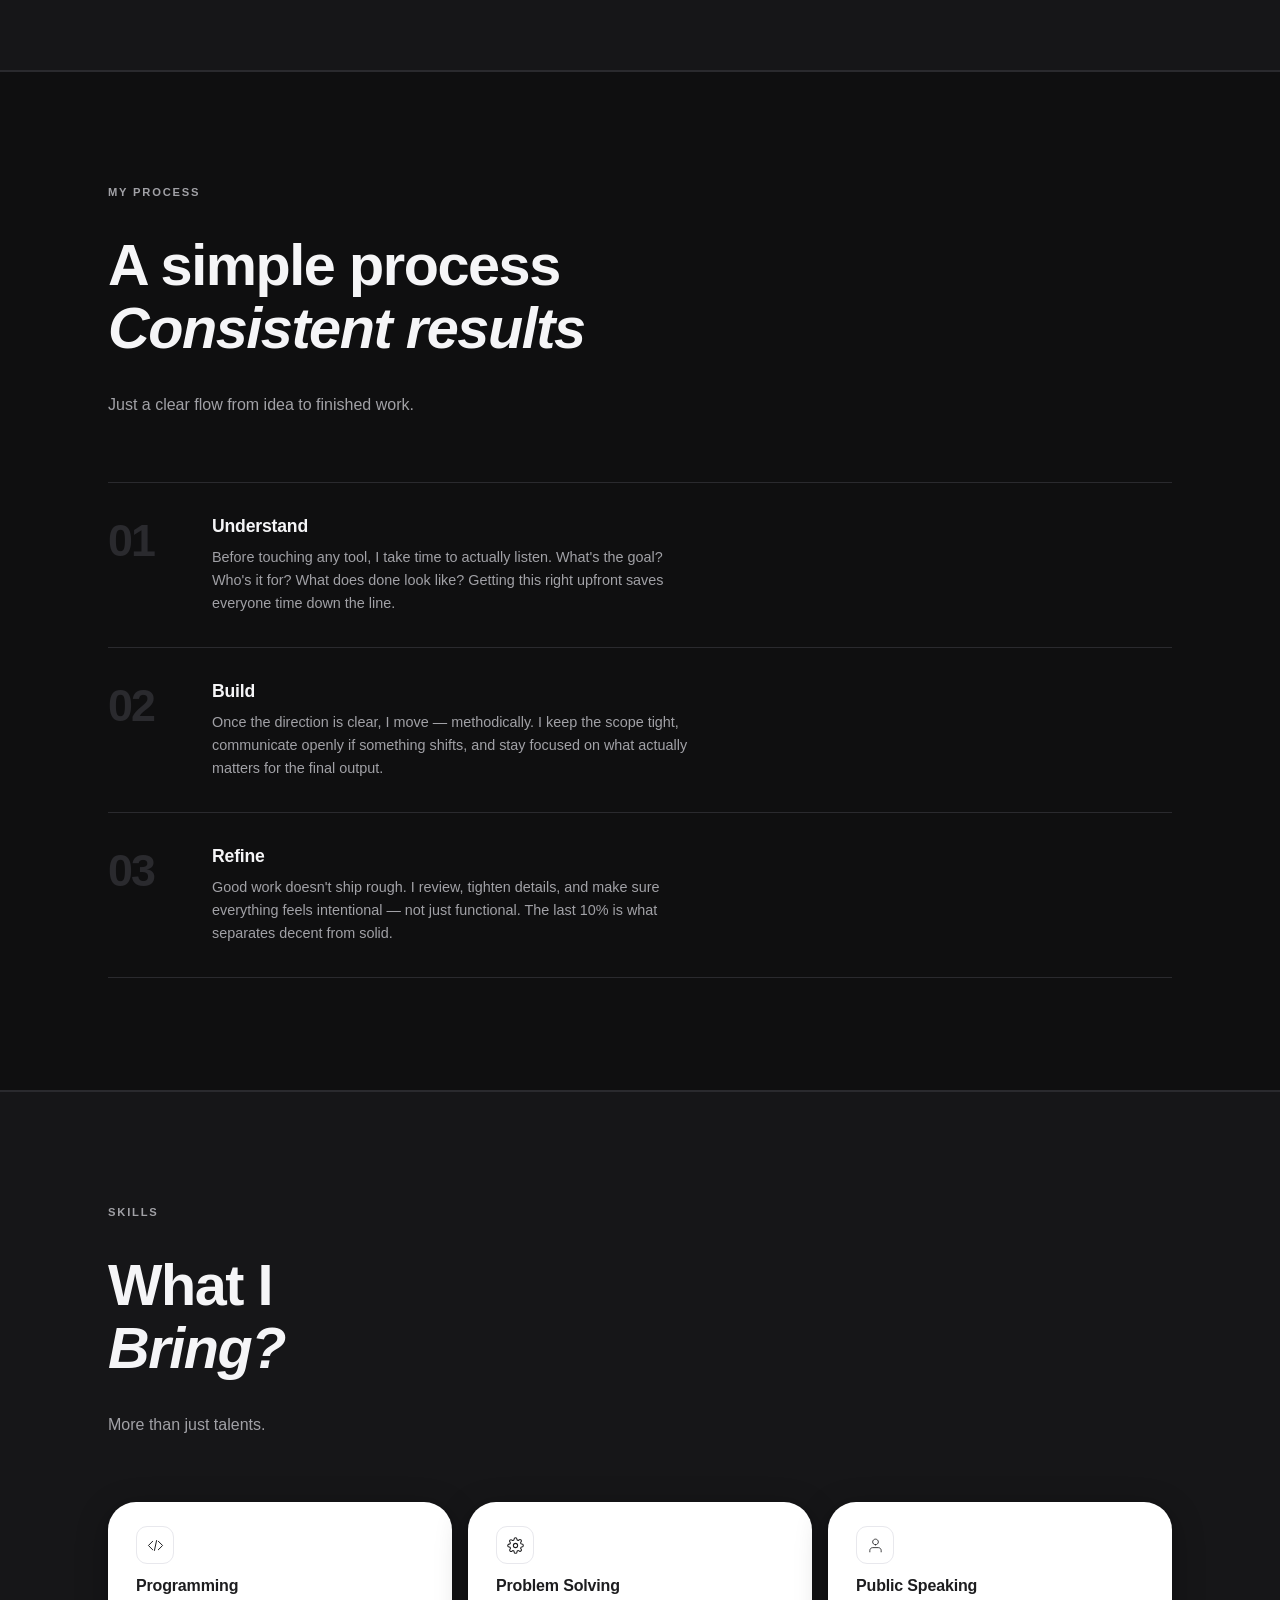
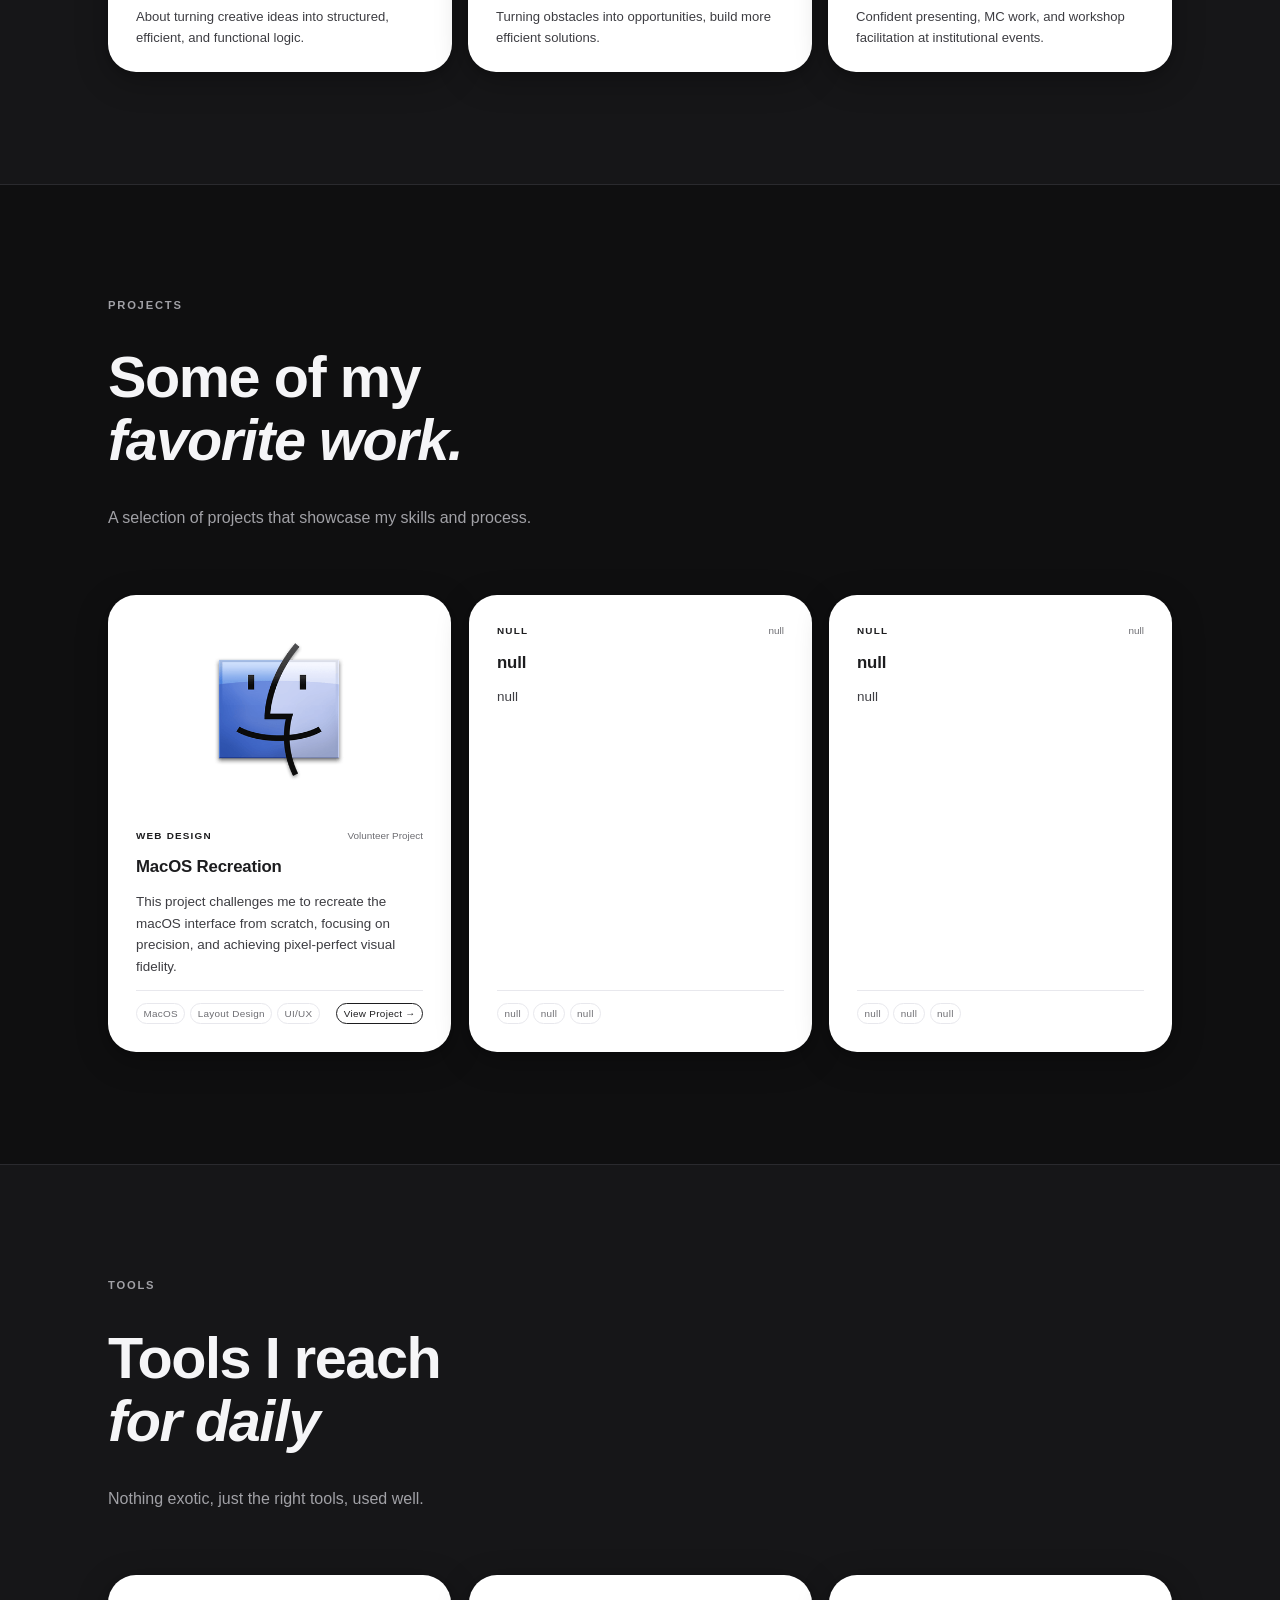
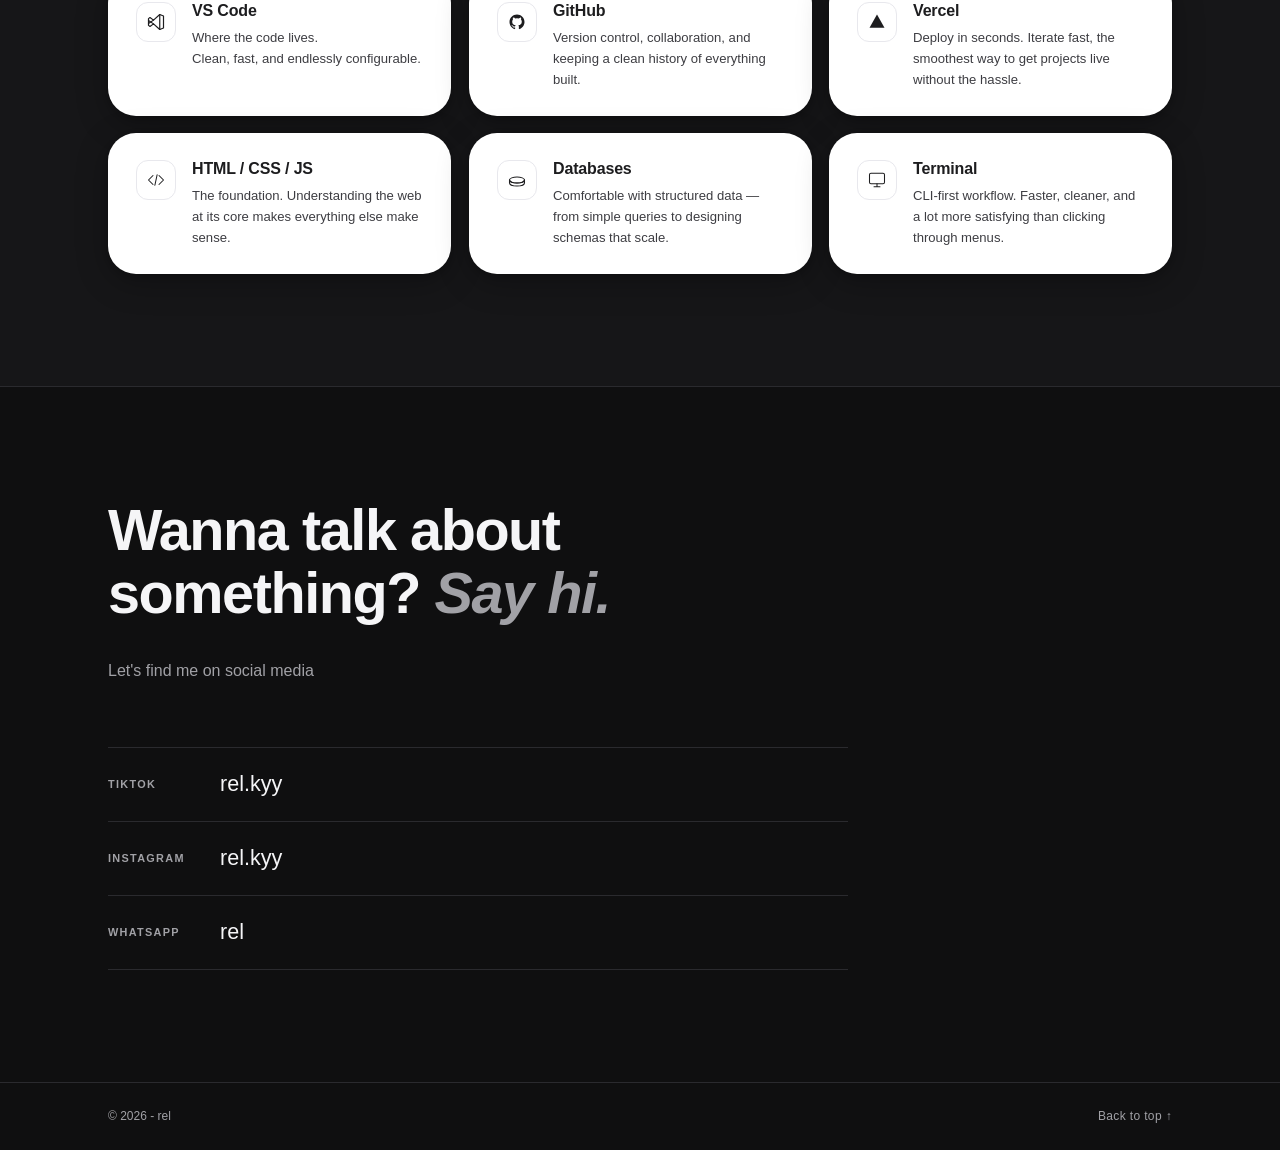
==== commit 5120efcb: "Add files via upload" ====
--- a/index.html
+++ b/index.html
@@ -5,8 +5,8 @@
   <meta name="viewport" content="width=device-width, initial-scale=1.0" />
   <title>rel</title>
 
-  <link rel="icon" href="assets/img/favicon.png" type="image/png" />
-  <link rel="apple-touch-icon" href="assets/img/apple-touch-icon.png" />
+  <link rel="icon" href="assets/img/favicon.png" type="image/png?v=2" />
+  <link rel="apple-touch-icon" href="assets/img/apple-touch-icon.png?v=2" />
   <link rel="stylesheet" href="css/style.css" />
 
 </head>
@@ -193,7 +193,7 @@
 
           <!-- Card 1 -->
           <article class="project-card reveal" data-category="Web Design">
-            <img src="assets/img/macintosh.png" alt="MacOS UI Recreation" class="card-img unselectable" />
+            <img src="assets/img/macos.png" alt="MacOS UI Recreation" class="card-img unselectable" />
             <div class="card-header">
               <span class="card-category">Web Design</span>
               <span class="card-type">Volunteer Project</span>
@@ -204,7 +204,7 @@
               <span class="card-tag">MacOS</span>
               <span class="card-tag">Layout Design</span>
               <span class="card-tag">UI/UX</span>
-              <a href="macos/index.html" target="_blank" rel="noopener noreferrer" class="card-tag card-link" data-i18n="projects.viewproject1">View Project →</a>
+              <a href="https://kyreel.web.id/macos" target="_blank" rel="noopener noreferrer" class="card-tag card-link" data-i18n="projects.viewproject1">View Project →</a>
             </div>
           </article>
 
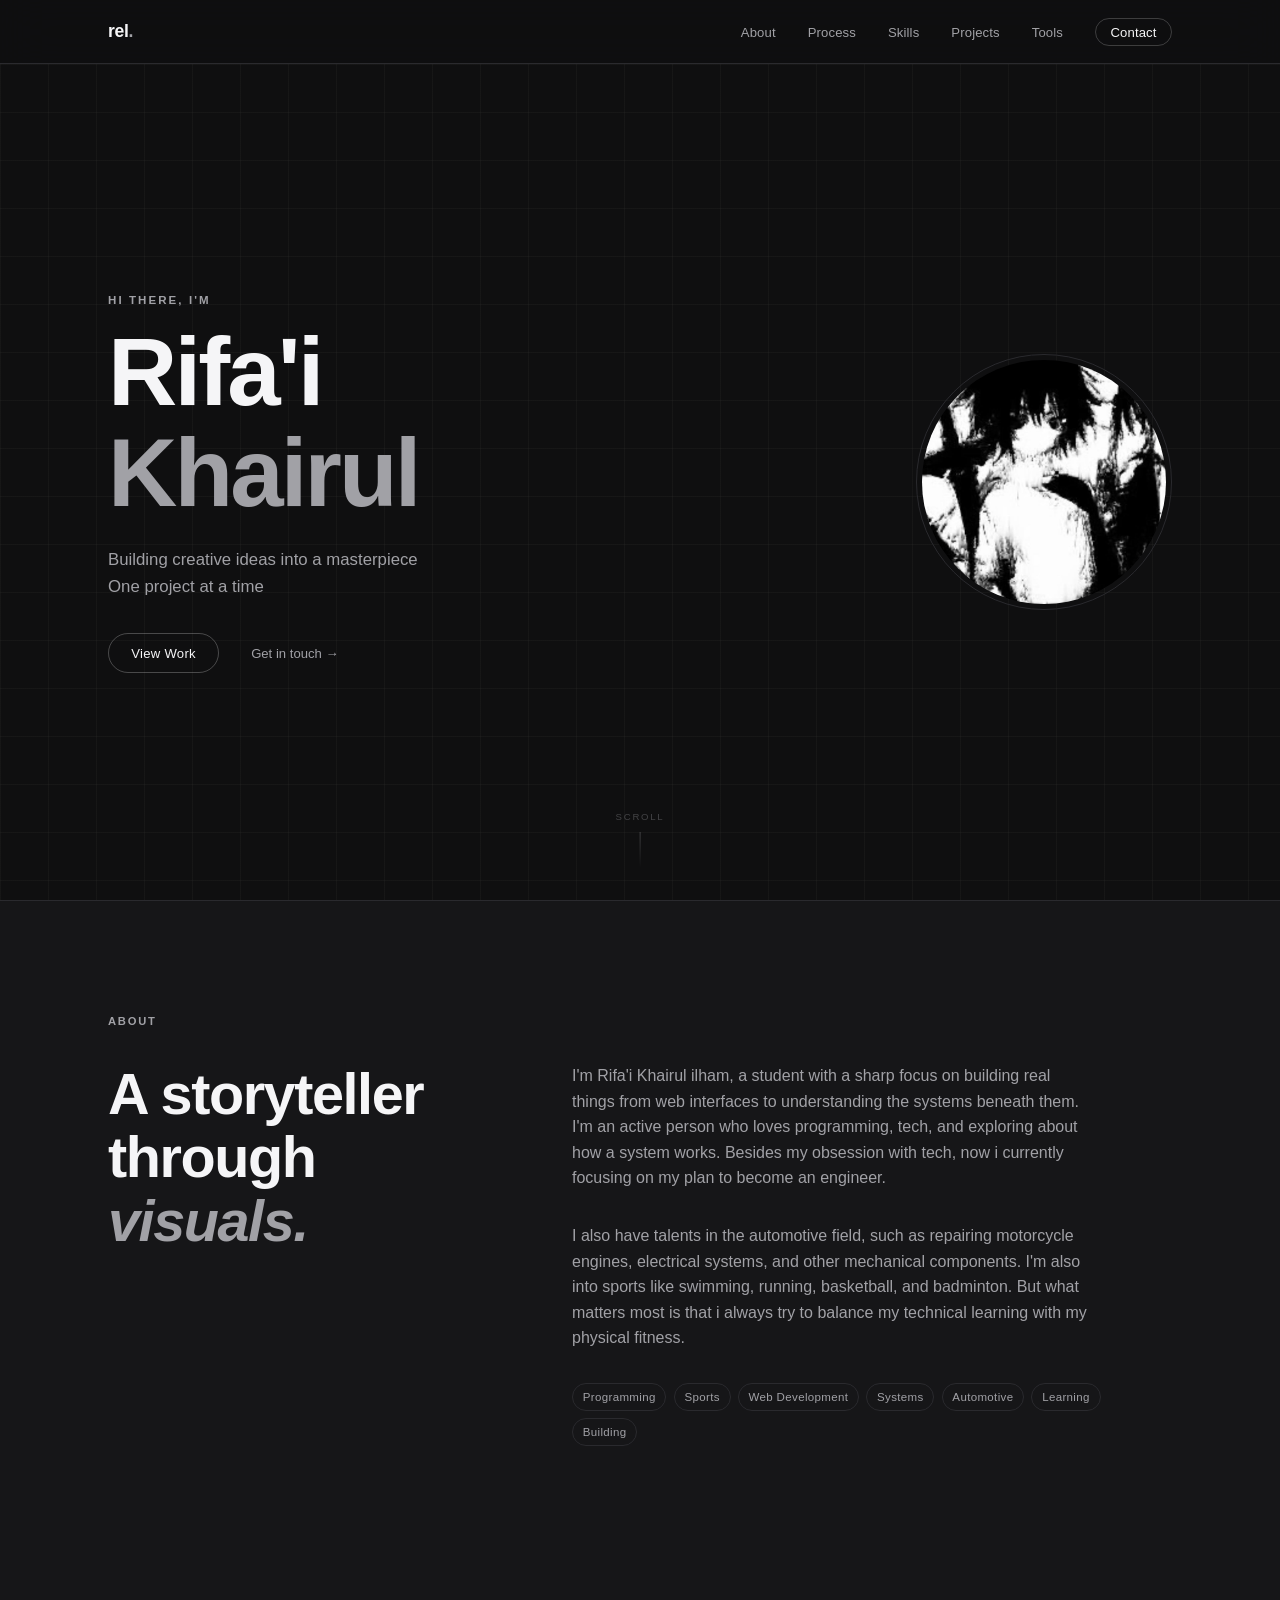
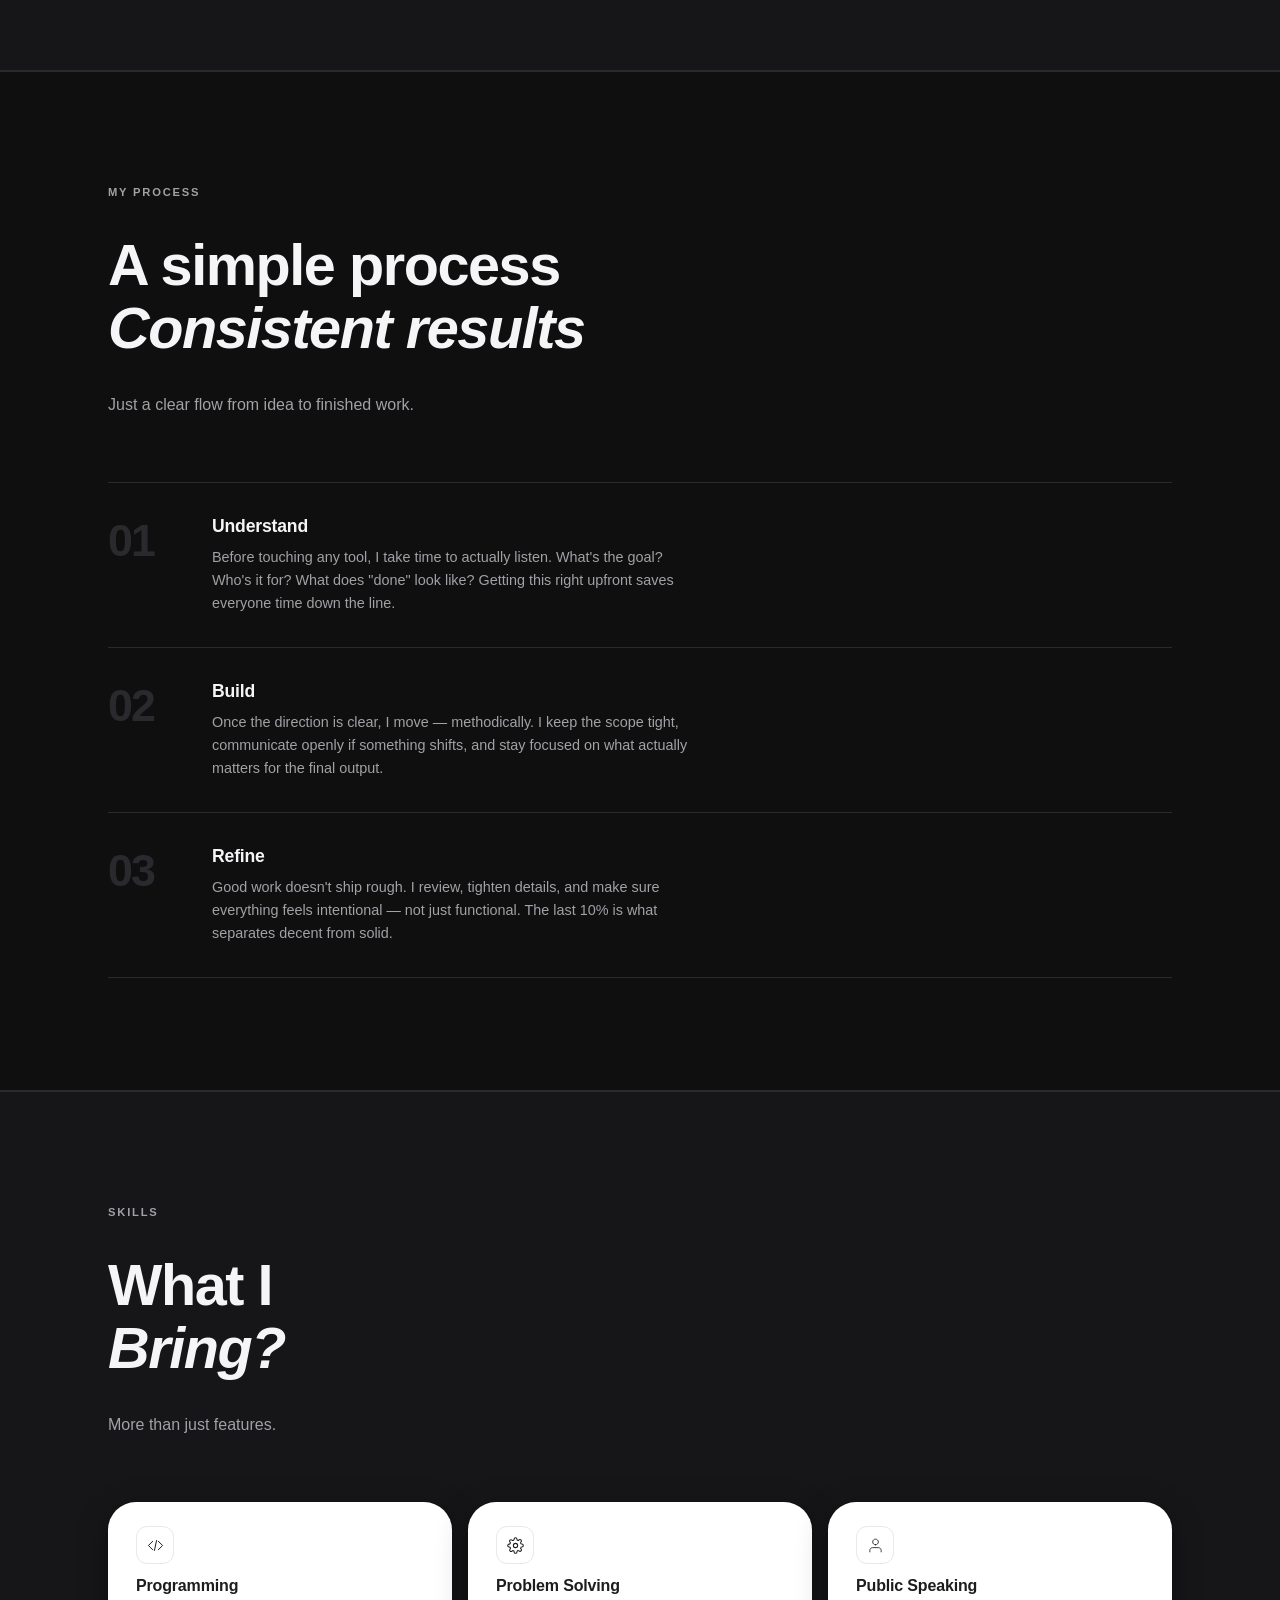
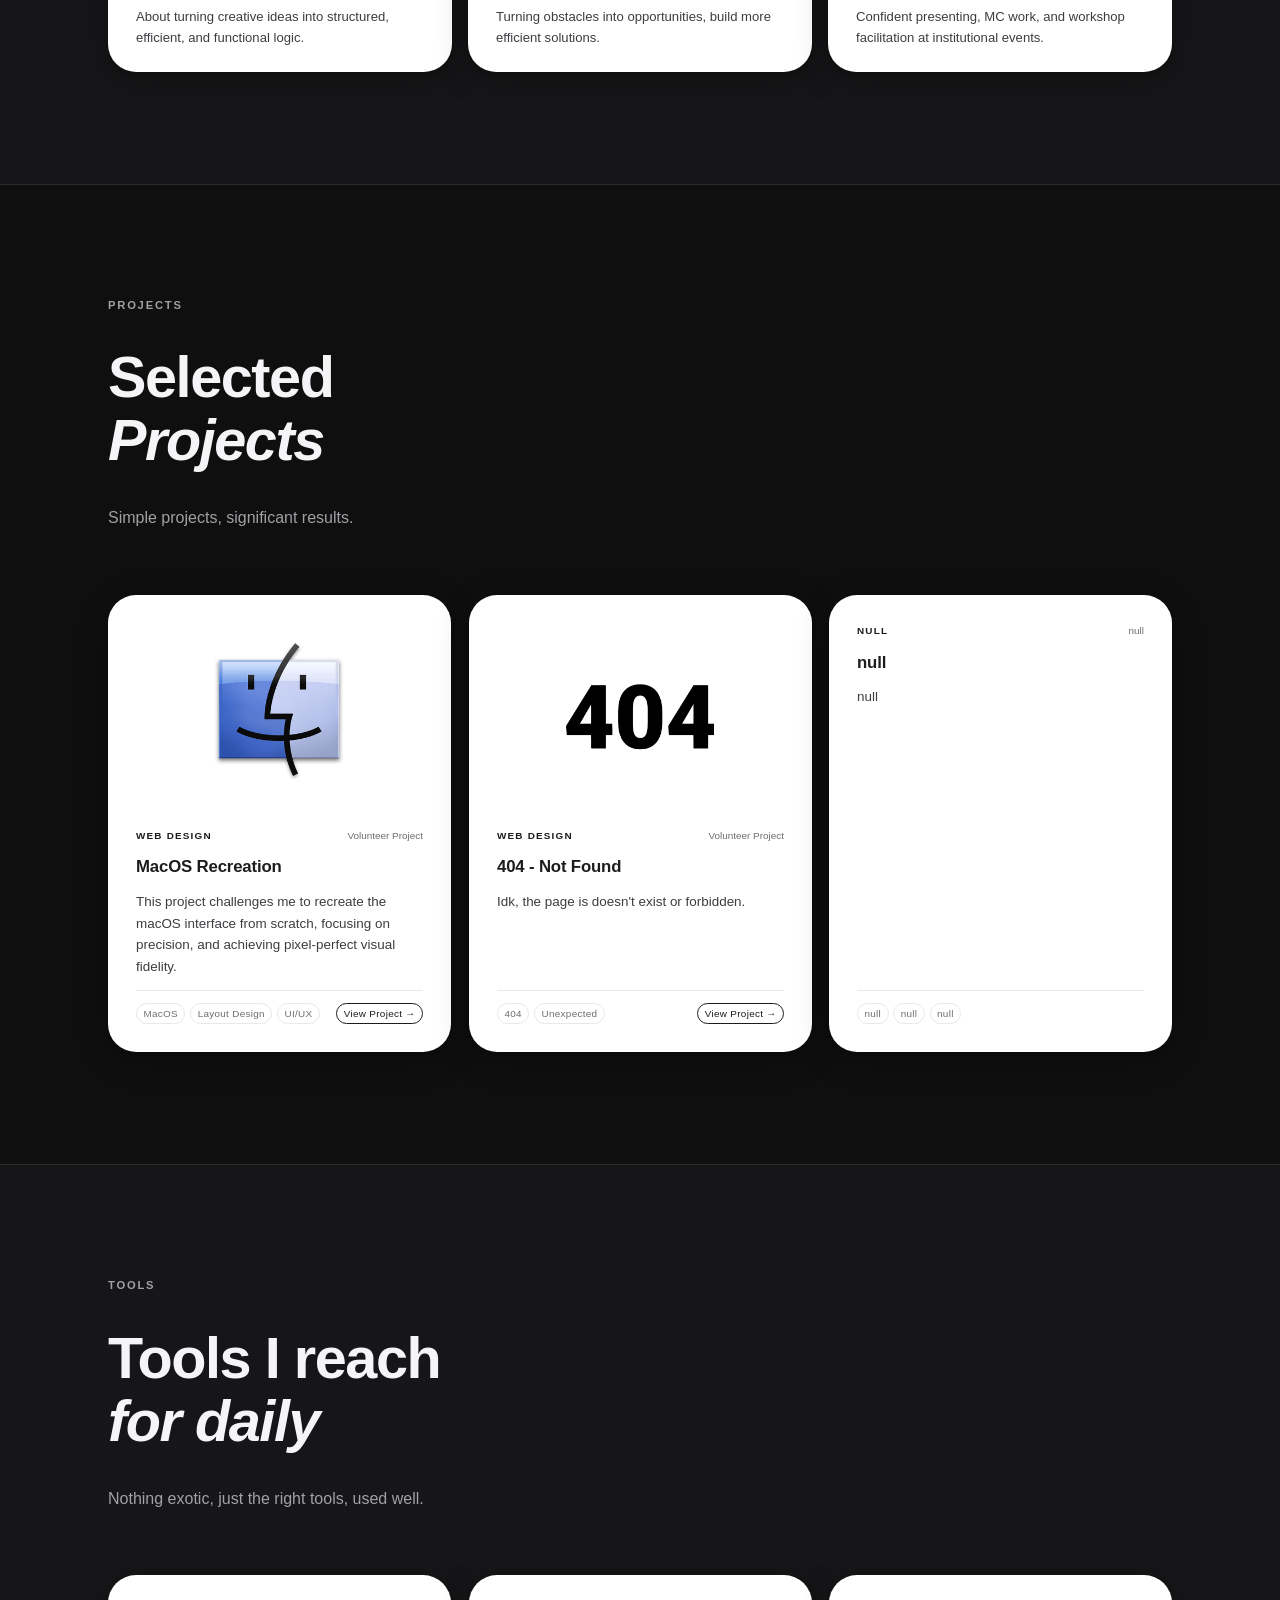
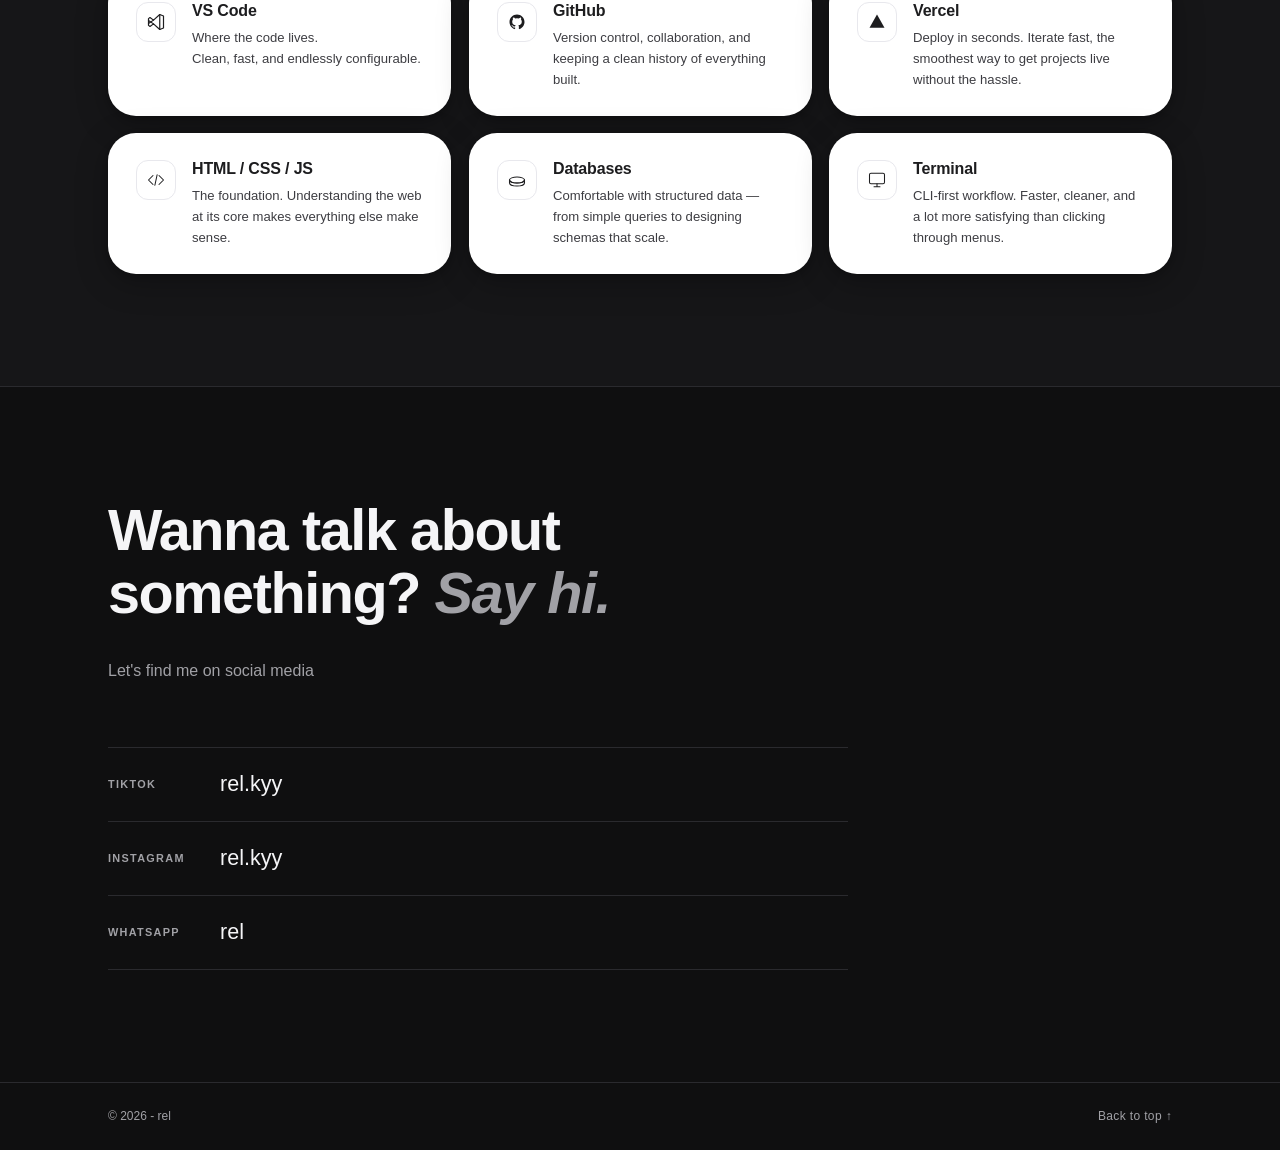
==== commit e59cad7e: "Add files via upload" ====
--- a/index.html
+++ b/index.html
@@ -6,7 +6,8 @@
   <title>rel</title>
 
   <link rel="icon" href="assets/img/favicon.png" type="image/png?v=2" />
-  <link rel="apple-touch-icon" href="assets/img/apple-touch-icon.png?v=2" />
+  <link rel="apple-touch-icon" href="assets/img/favicon.png?v=2" />
+  <link rel="manifest" href="manifest.json" />
   <link rel="stylesheet" href="css/style.css" />
 
 </head>
@@ -32,7 +33,7 @@
           <li><a href="#projects">Projects</a></li>
           <li><a href="#tools">Tools</a></li>
           <li><a href="#contact" class="nav-cta">Contact</a></li>
-          <li><button class="lang-toggle" id="lang-toggle">EN</button></li>
+          
         </ul>
       </nav>
     </div>
@@ -209,17 +210,18 @@
           </article>
 
           <!-- Card 2 -->
-          <article class="project-card reveal" data-category="null">
+          <article class="project-card reveal" data-category="Web Design">
+            <img src="assets/img/404.png" alt="404 - Not Found" class="card-img unselectable" />
             <div class="card-header">
-              <span class="card-category">null</span>
-              <span class="card-type">null</span>
-            </div>
-            <h3 data-i18n="projects.card2.title">null</h3>
-            <p data-i18n="projects.card2.desc">null</p>
+              <span class="card-category">Web Design</span>
+              <span class="card-type">Volunteer Project</span>
+            </div>
+            <h3 data-i18n="projects.card2.title">404 - Not Found</h3>
+            <p data-i18n="projects.card2.desc">Idk, the page is doesn't exist or forbidden.</p>
             <div class="card-footer">
-              <span class="card-tag">null</span>
-              <span class="card-tag">null</span>
-              <span class="card-tag">null</span>
+              <span class="card-tag">404</span>
+              <span class="card-tag">Unexpected</span>
+              <a href="https://kyreel.web.id/lightshot" target="_blank" rel="noopener noreferrer" class="card-tag card-link" data-i18n="projects.viewproject2">View Project →</a>
             </div>
           </article>
 
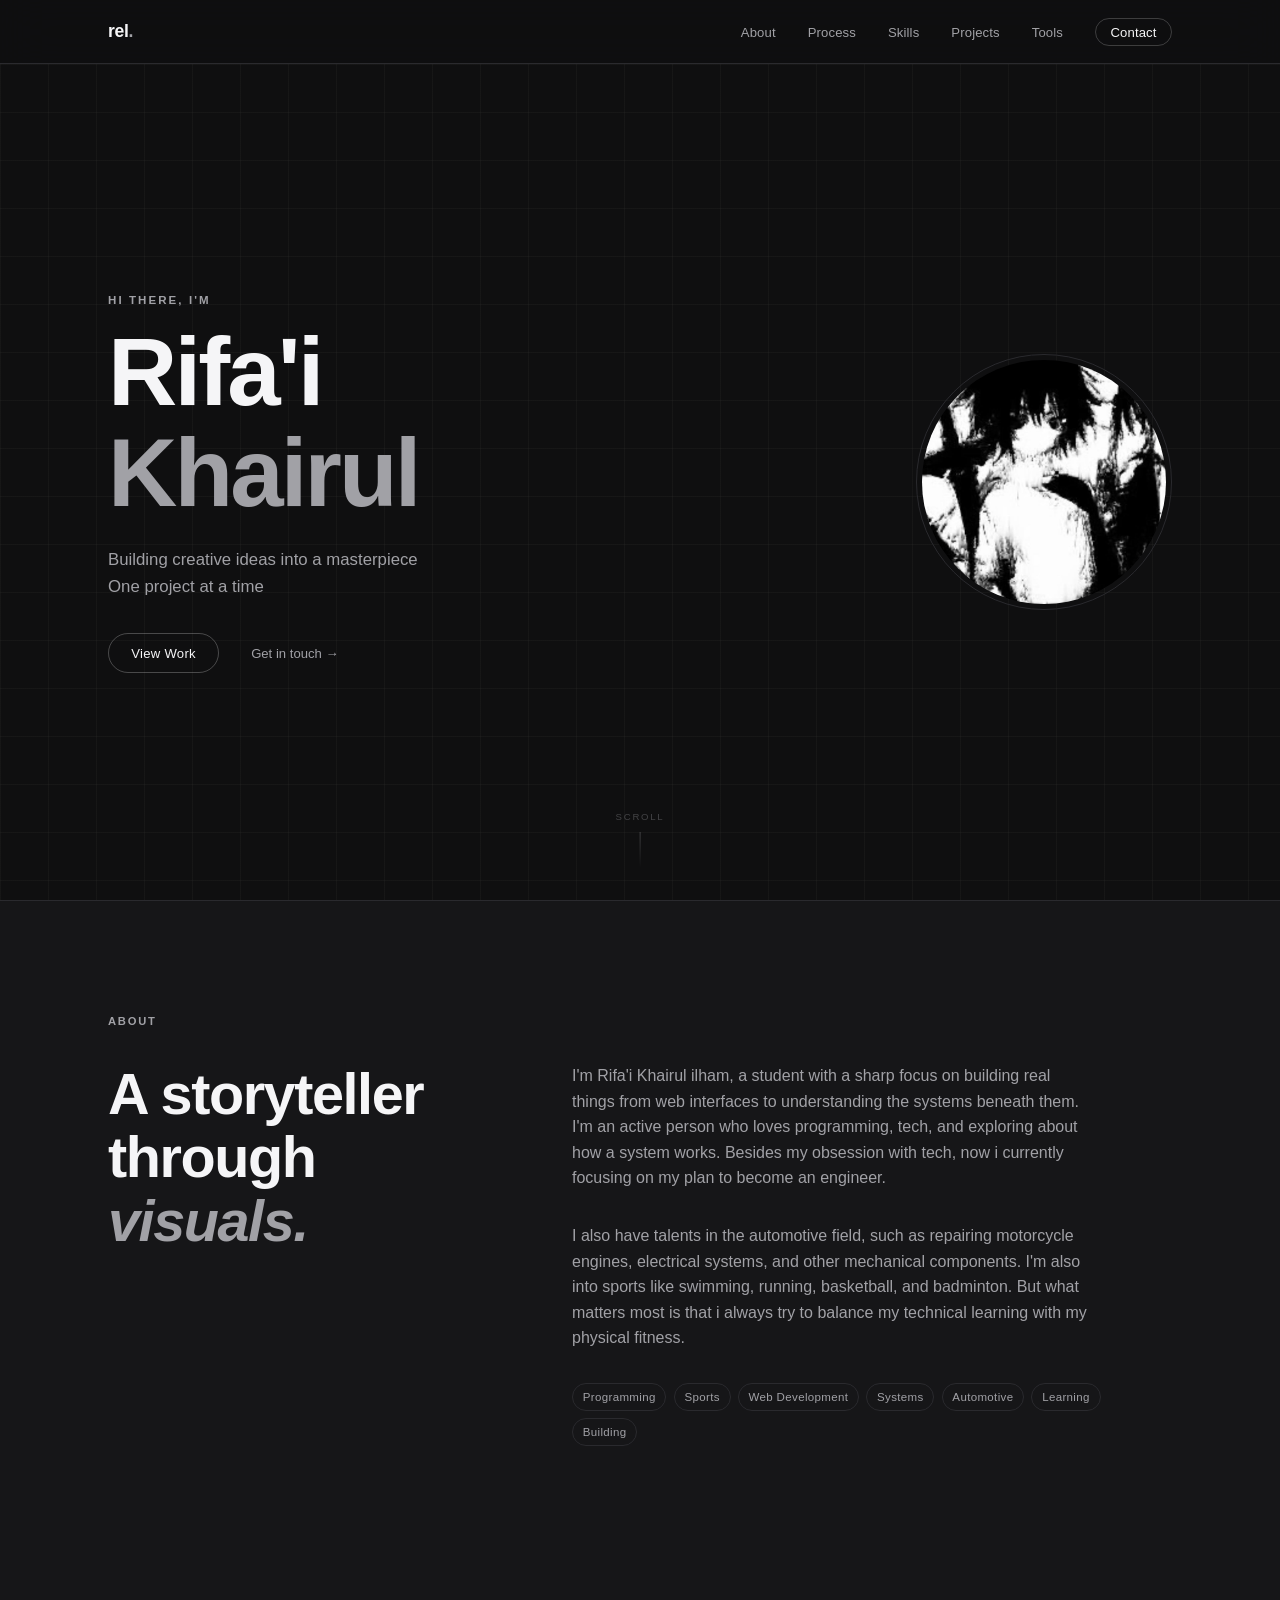
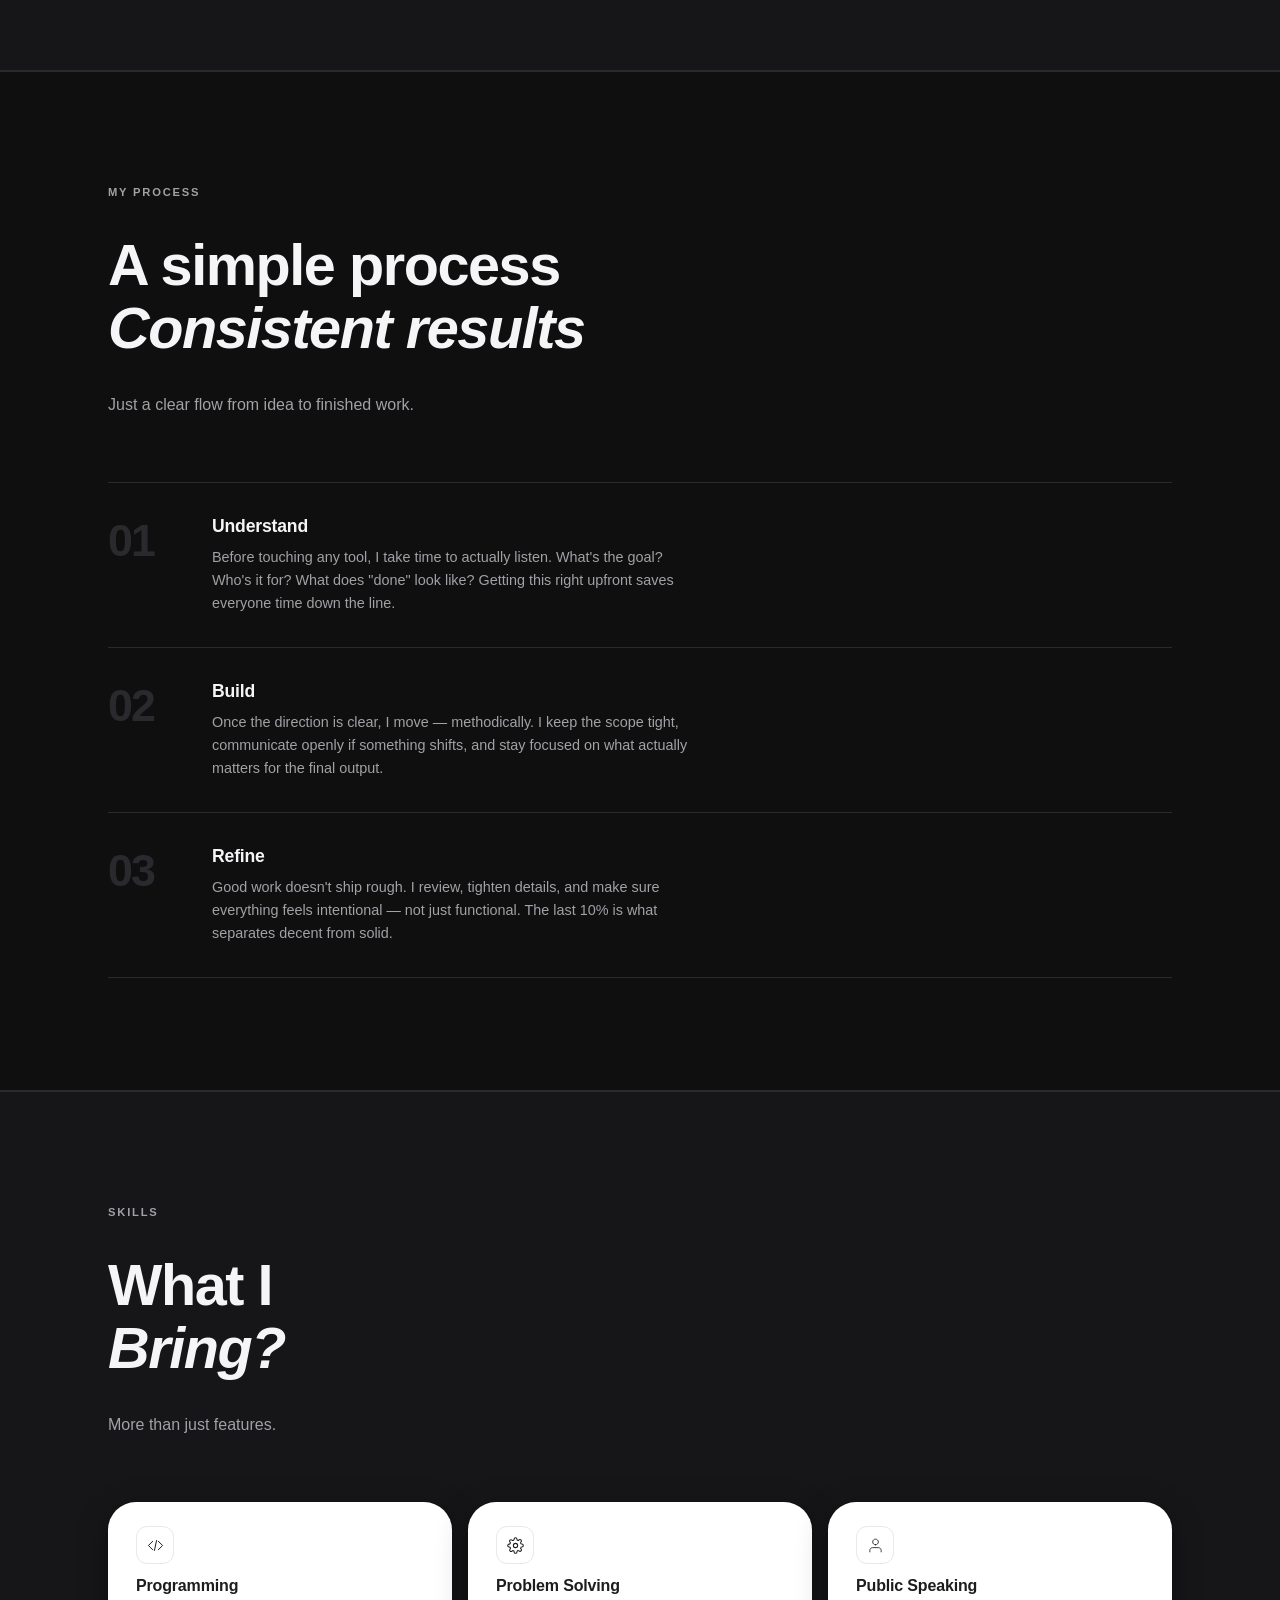
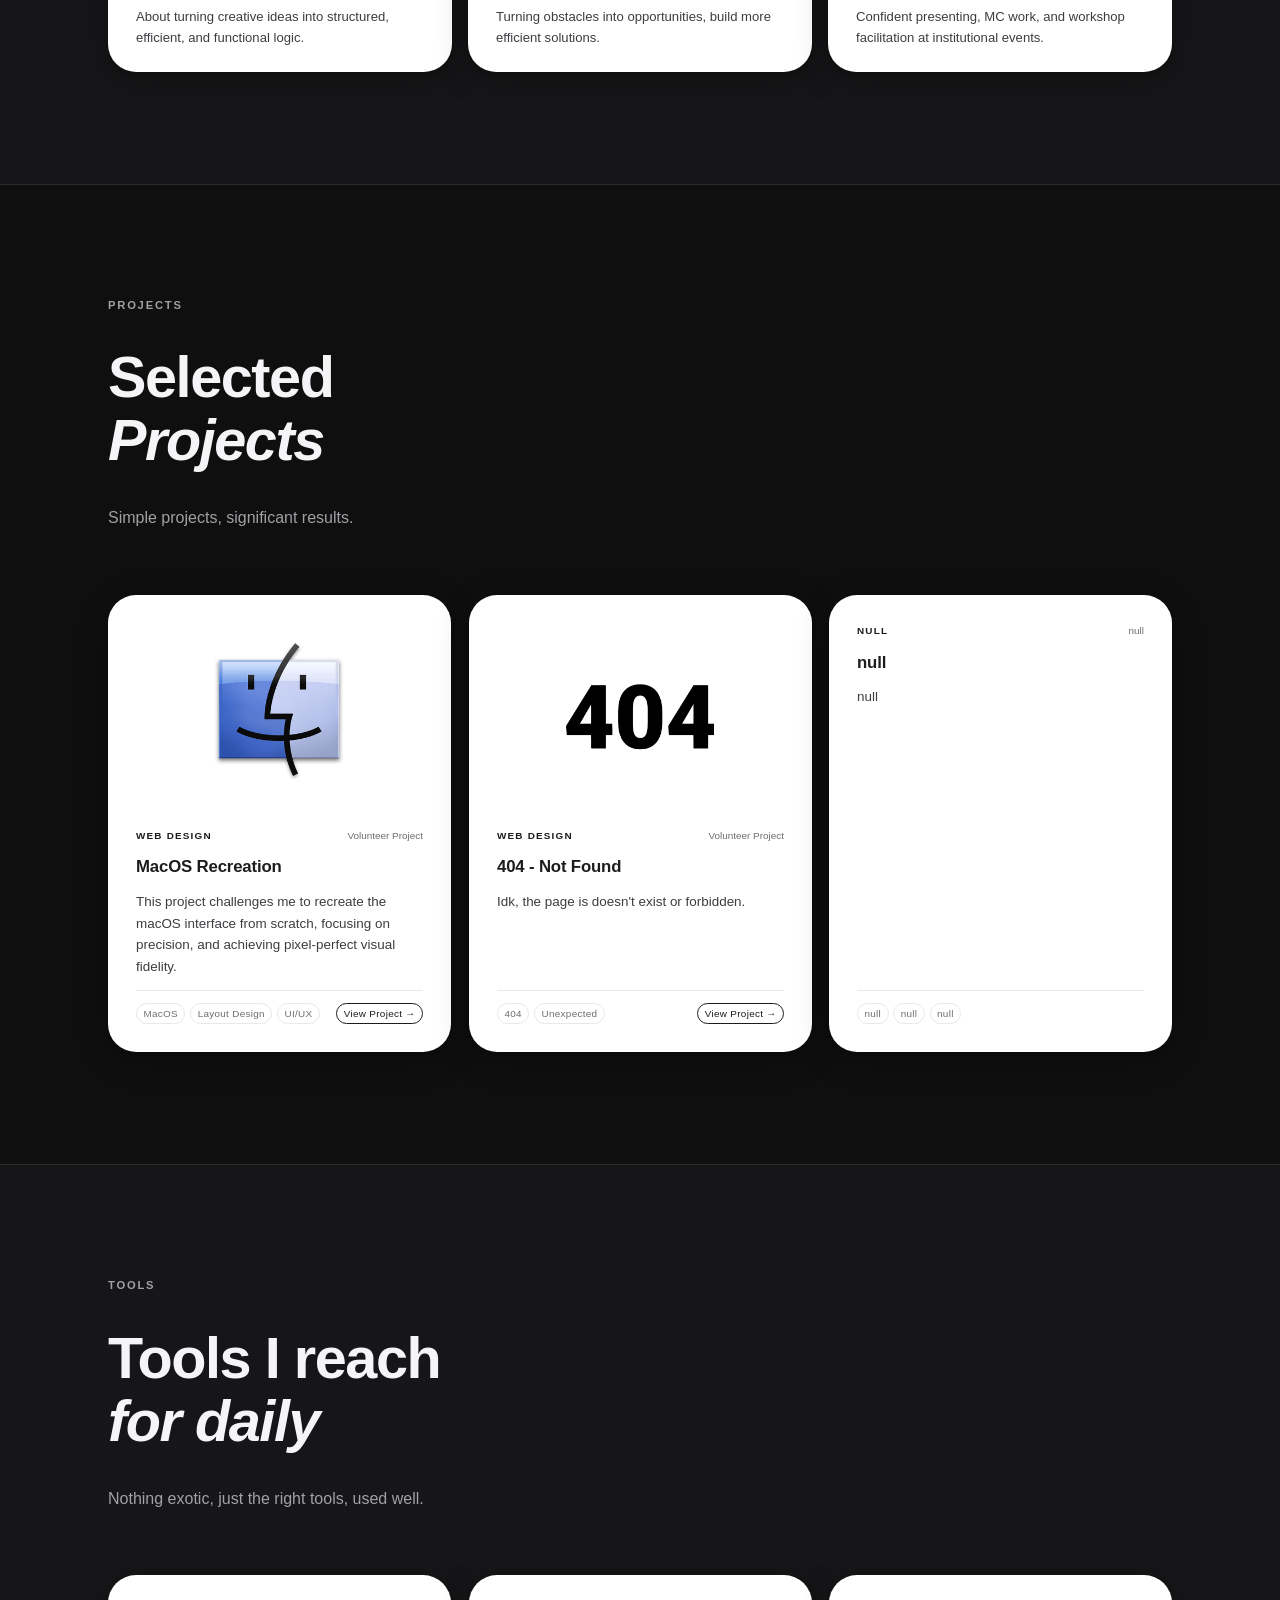
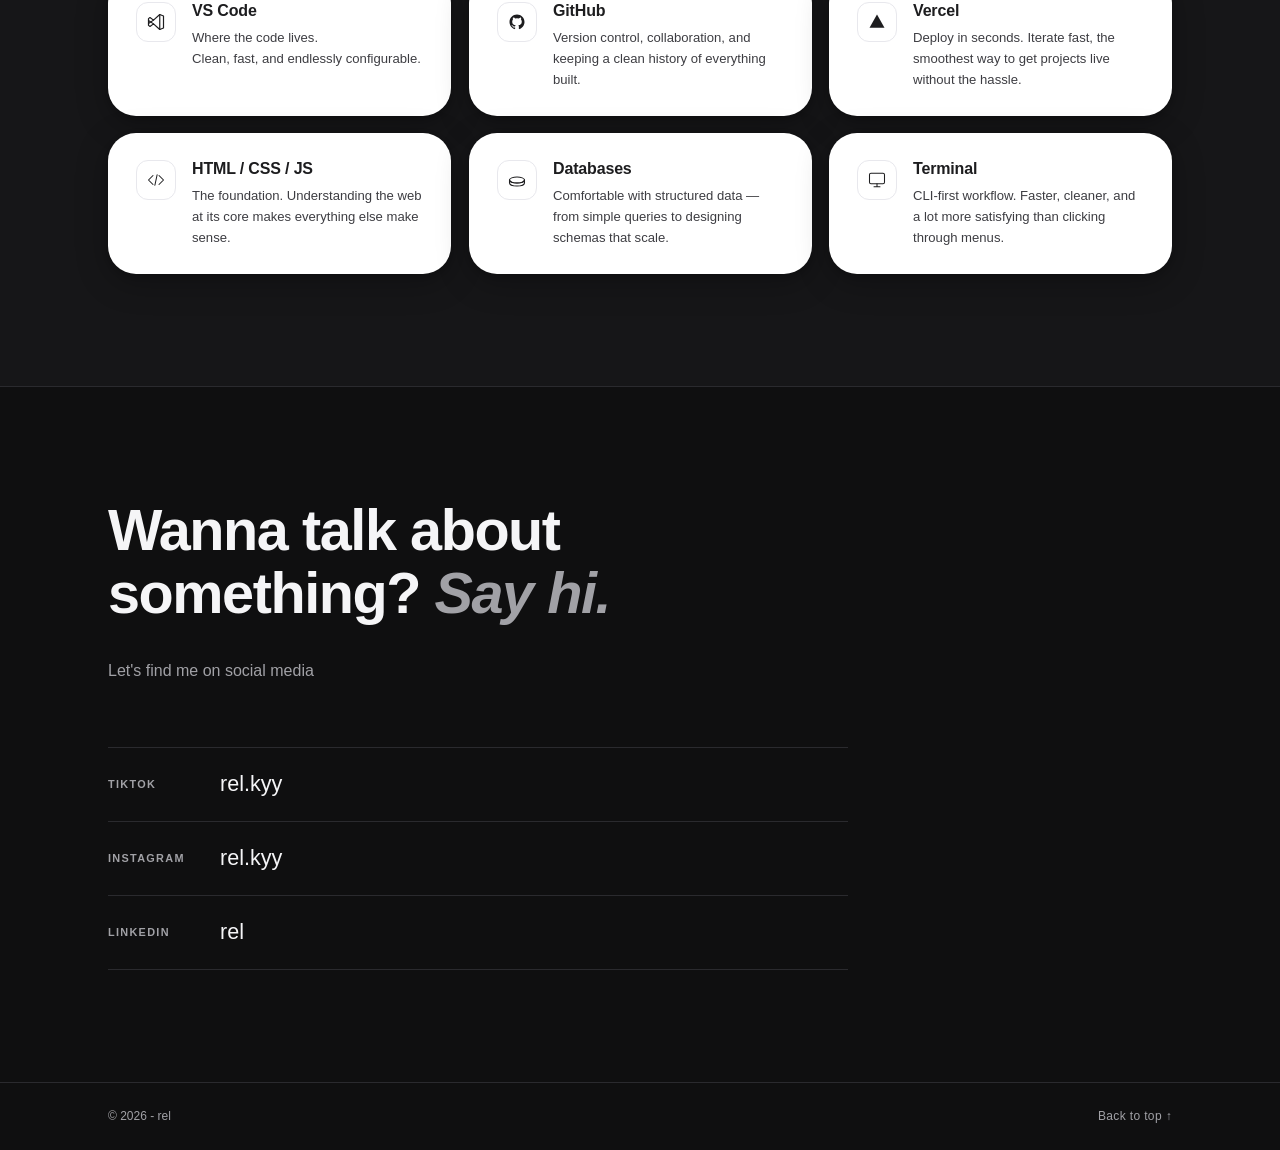
==== commit 678dc862: "Add files via upload" ====
--- a/index.html
+++ b/index.html
@@ -338,8 +338,8 @@
               <span class="contact-value">rel.kyy</span>
               <svg class="contact-arrow" viewBox="0 0 24 24" fill="none" stroke="currentColor" stroke-width="1.5"><path d="M7 17L17 7M17 7H7M17 7v10"/></svg>
             </a>
-            <a href="https://wa.me/6285869299177" target="_blank" rel="noopener" class="contact-item">
-              <span class="contact-type">WhatsApp</span>
+            <a href="https://linkedin.com/in/r-rifai-6b9754380" target="_blank" rel="noopener" class="contact-item">
+              <span class="contact-type">LinkedIn</span>
               <span class="contact-value">rel</span>
               <svg class="contact-arrow" viewBox="0 0 24 24" fill="none" stroke="currentColor" stroke-width="1.5"><path d="M7 17L17 7M17 7H7M17 7v10"/></svg>
             </a>
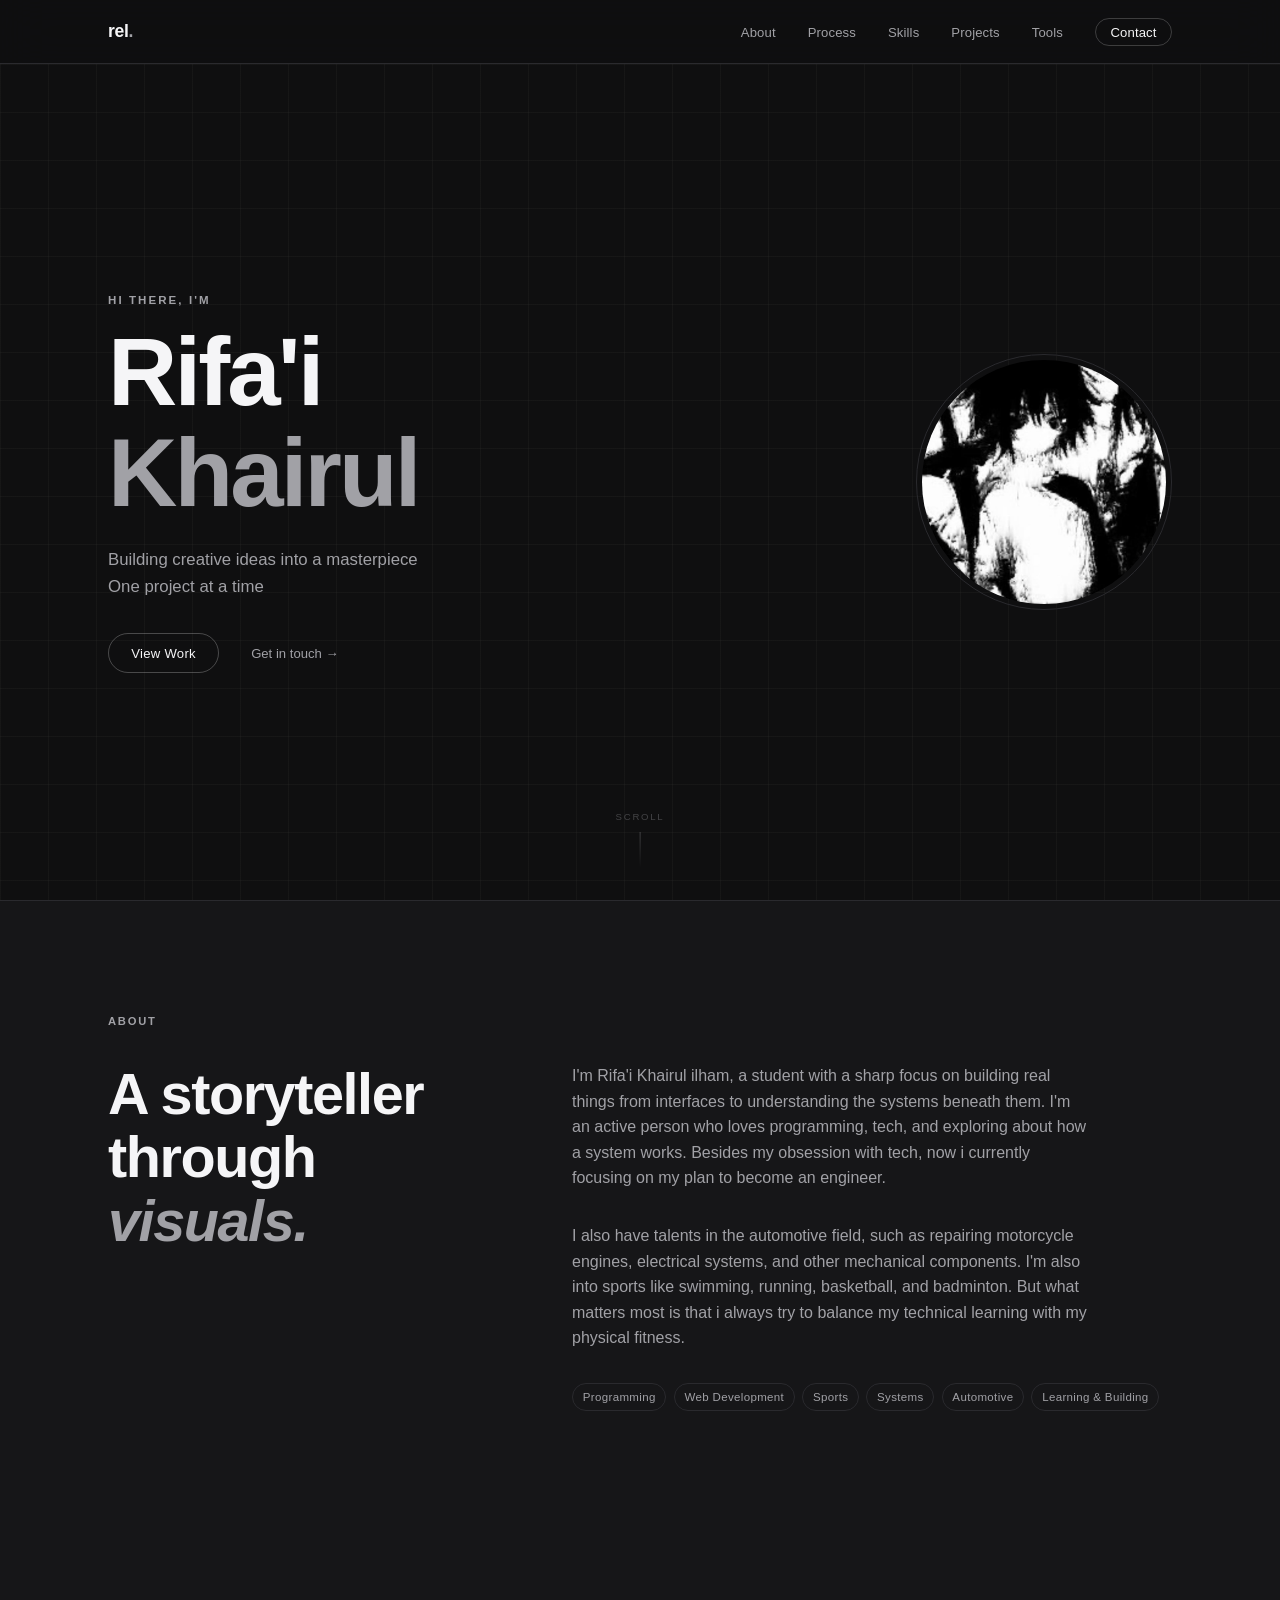
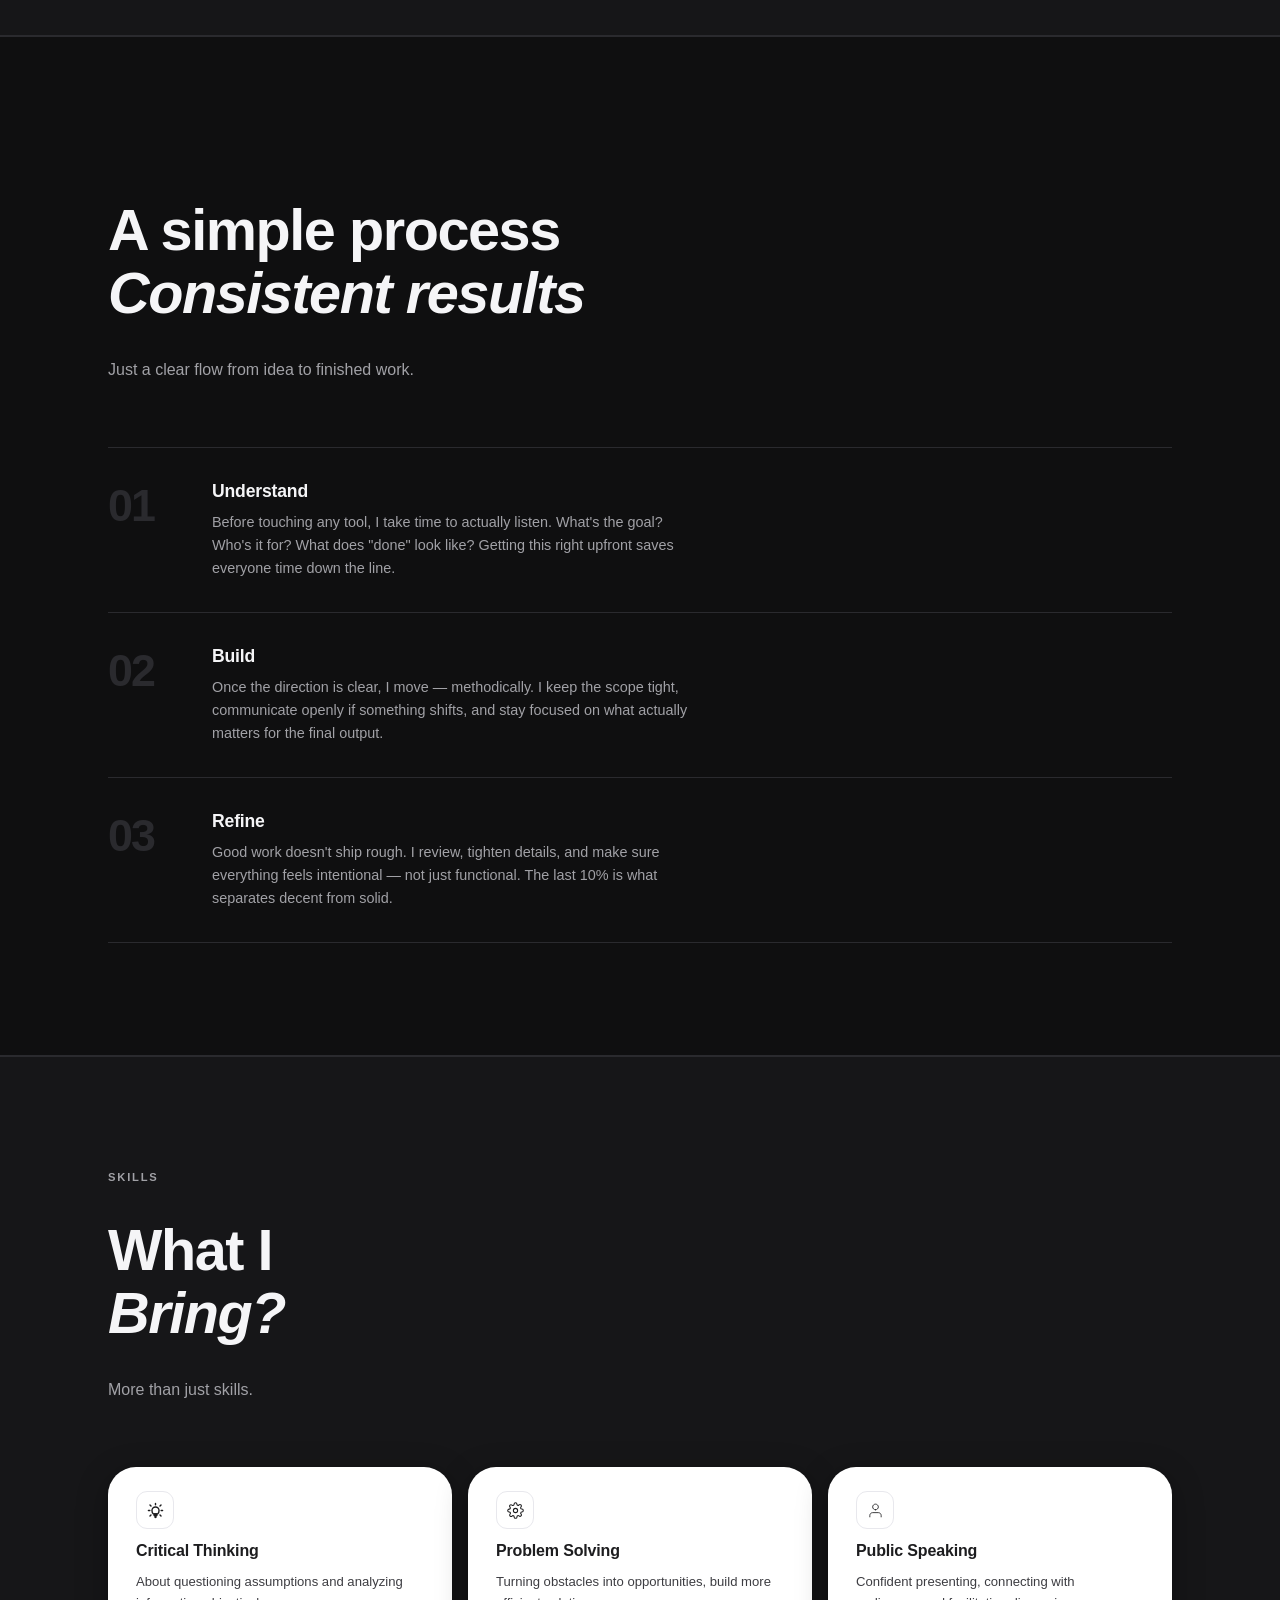
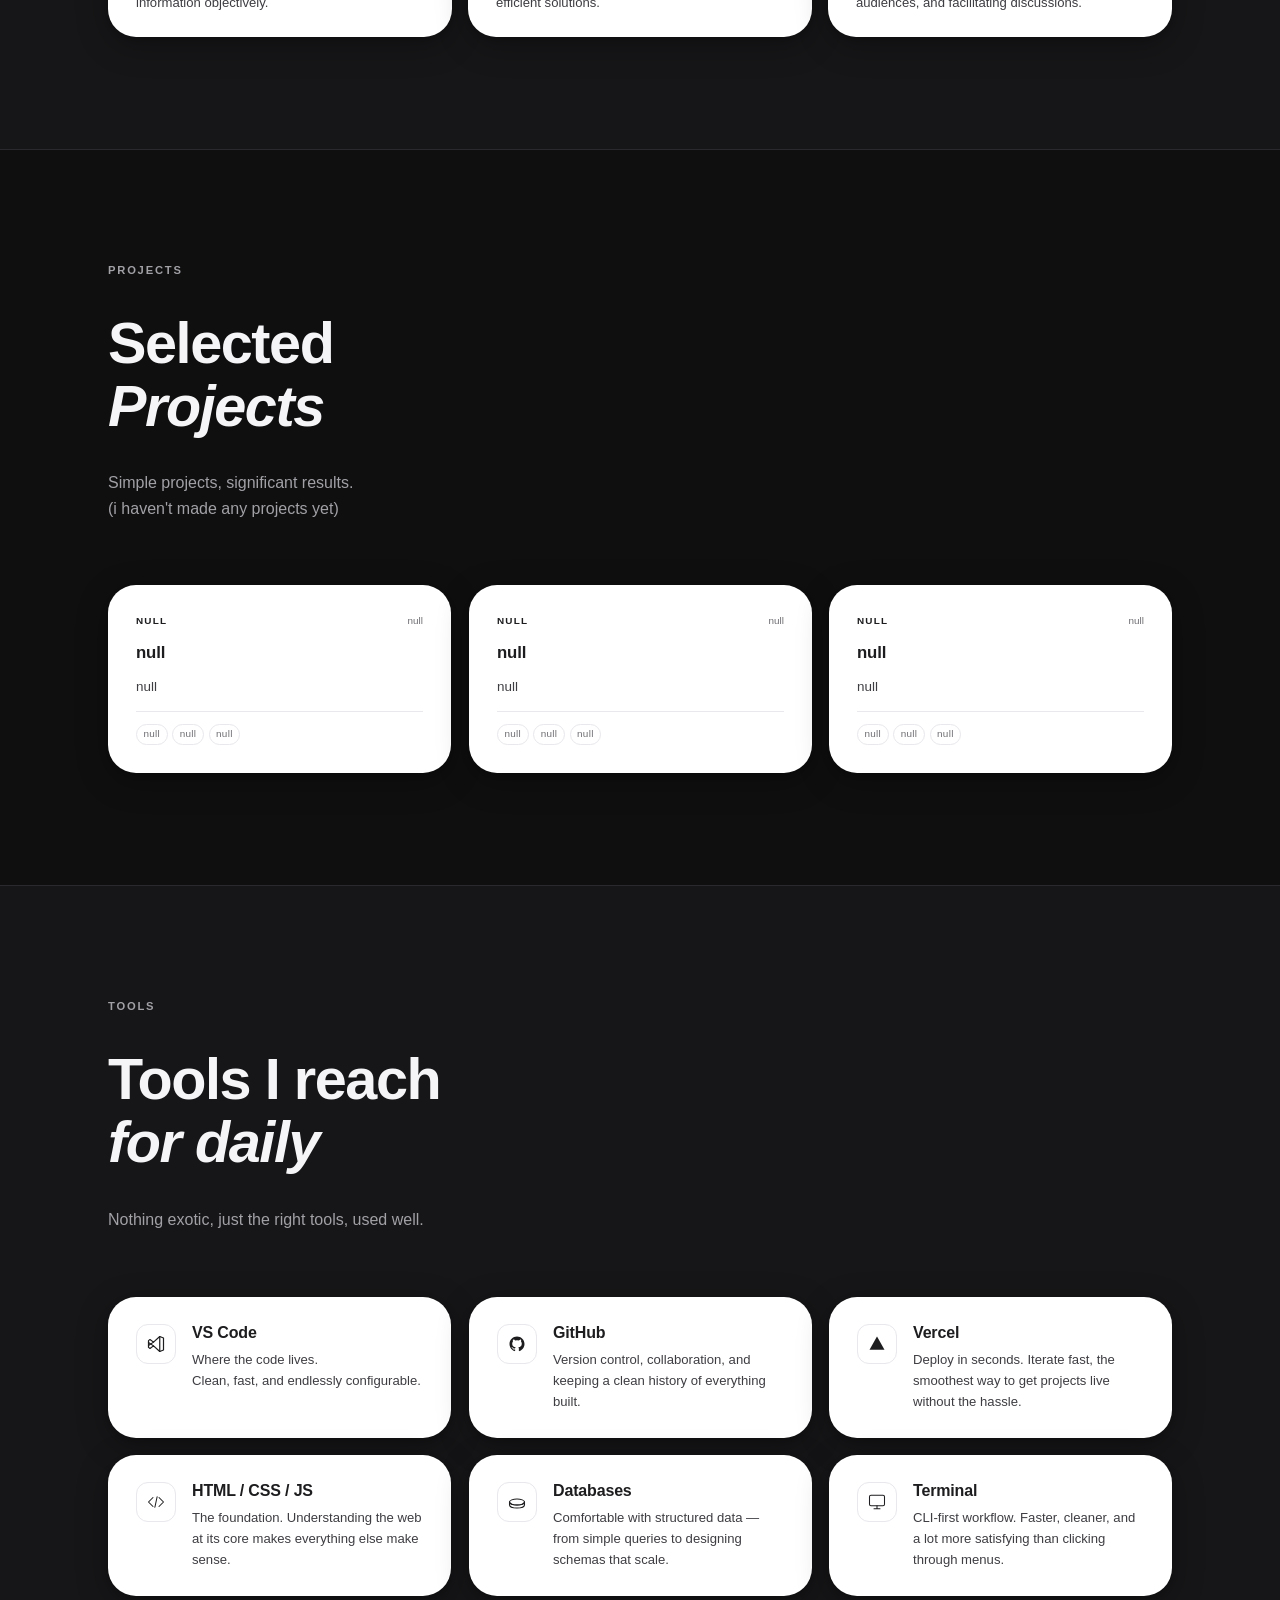
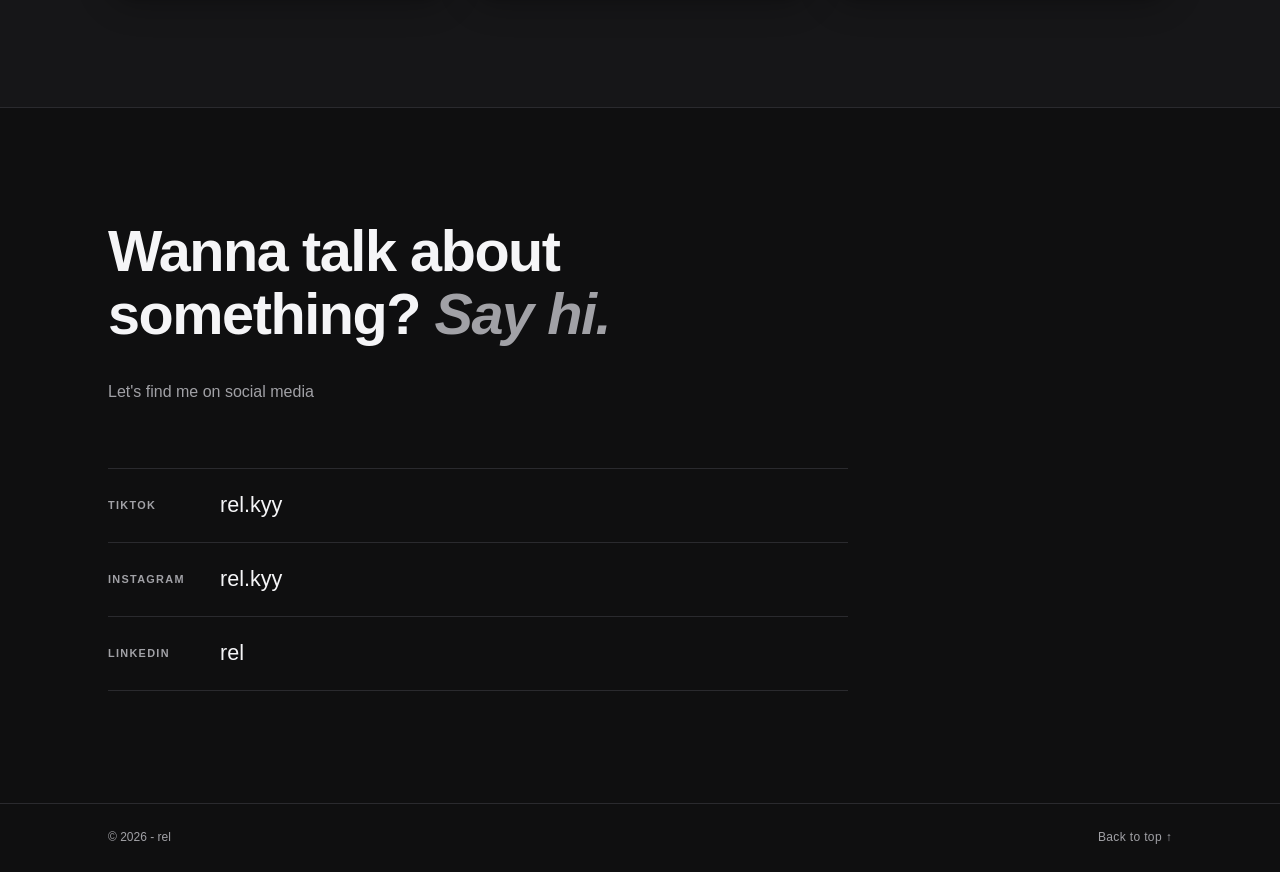
==== commit 44cd60b9: "Add files via upload" ====
--- a/index.html
+++ b/index.html
@@ -82,16 +82,15 @@
             <h2 data-i18n="about.heading">A storyteller<br>through <em>visuals.</em></h2>
           </div>
           <div class="about-body">
-            <p class="reveal" data-i18n="about.p1">I'm Rifa'i Khairul ilham, a student with a sharp focus on building real things from web interfaces to understanding the systems beneath them. I'm an active person who loves programming, tech, and exploring about how a system works. Besides my obsession with tech, now i currently focusing on my plan to become an engineer.</p>
+            <p class="reveal" data-i18n="about.p1">I'm Rifa'i Khairul ilham, a student with a sharp focus on building real things from interfaces to understanding the systems beneath them. I'm an active person who loves programming, tech, and exploring about how a system works. Besides my obsession with tech, now i currently focusing on my plan to become an engineer.</p>
             <p class="reveal" data-i18n="about.p2">I also have talents in the automotive field, such as repairing motorcycle engines, electrical systems, and other mechanical components. I'm also into sports like swimming, running, basketball, and badminton. But what matters most is that i always try to balance my technical learning with my physical fitness.</p>
             <div class="about-pills reveal">
               <span class="pill">Programming</span>
+              <span class="pill">Web Development</span>
               <span class="pill">Sports</span>
-              <span class="pill">Web Development</span>
               <span class="pill">Systems</span>
               <span class="pill">Automotive</span>
-              <span class="pill">Learning</span>
-              <span class="pill">Building</span>
+              <span class="pill">Learning & Building</span>
             </div>
           </div>
         </div>
@@ -144,15 +143,15 @@
       <div class="container">
         <div class="section-label reveal" data-i18n="skills.label">Skills</div>
         <h2 class="section-title reveal" data-i18n="skills.title">What I<br><em>Bring?</em></h2>
-        <p class="bento-intro reveal" data-i18n="skills.intro">More than just features.</p>
+        <p class="bento-intro reveal" data-i18n="skills.intro">More than just skills.</p>
 
         <div class="bento-grid">
 
           <div class="bento-card reveal">
             <div class="bento-icon">
-            <svg viewBox="0 0 24 24" fill="none"stroke="currentColor"stroke-width="1.4" stroke-linecap="round" stroke-linejoin="round"><polyline points="16 18 22 12 16 6"/><polyline points="8 6 2 12 8 18"/><path d="M13.5 5L10.5 19"/></svg>            </div>
-            <h3>Programming</h3>
-            <p data-i18n="skills.bento1">About turning creative ideas into structured, efficient, and functional logic.</p>
+            <svg xmlns="http://w3.org" viewBox="0 0 24 24" width="100" height="100" fill="none"><path d="M12 2v2M12 20v2M4.22 4.22l1.42 1.42M18.36 18.36l1.42 1.42M2 12h2M20 12h2M4.22 19.78l1.42-1.42M18.36 5.64l1.42-1.42" stroke="currentColor" stroke-width="2" stroke-linecap="round" /><path d="M15 17H9c0 0-2-1.5-2-5a5 5 0 1 1 10 0c0 3.5-2 5-2 5z"stroke="currentColor" stroke-width="2" stroke-linejoin="round" /><path d="M10 17h4M10 19h4" stroke="currentColor" stroke-width="2" stroke-linecap="round" /><path d="M11 21h2" stroke="currentColor" stroke-width="2" stroke-linecap="round" /></svg>            </div>
+            <h3>Critical Thinking</h3>
+            <p data-i18n="skills.bento1">About questioning assumptions and analyzing information objectively.</p>
           </div>
 
           <div class="bento-card reveal">
@@ -174,7 +173,7 @@
                     </svg>
                </div>
               <h3>Public Speaking</h3>
-            <p data-i18n="skills.bento3">Confident presenting, MC work, and workshop facilitation at institutional events.</p>
+            <p data-i18n="skills.bento3">Confident presenting, connecting with audiences, and facilitating discussions.</p>
           </div>
 
         </div>
@@ -188,40 +187,37 @@
       <div class="container">
         <div class="section-label reveal" data-i18n="projects.label">Projects</div>
         <h2 class="section-title reveal" data-i18n="projects.title">Selected<br><em>Projects</em></h2>
-        <p class="projects-intro reveal" data-i18n="projects.intro">Simple projects, significant results.</p>
+        <p class="projects-intro reveal" data-i18n="projects.intro">Simple projects, significant results.<br>(i haven't made any projects yet)</p>
 
         <div class="projects-grid">
 
           <!-- Card 1 -->
-          <article class="project-card reveal" data-category="Web Design">
-            <img src="assets/img/macos.png" alt="MacOS UI Recreation" class="card-img unselectable" />
+          <article class="project-card reveal" data-category="null">
             <div class="card-header">
-              <span class="card-category">Web Design</span>
-              <span class="card-type">Volunteer Project</span>
-            </div>
-            <h3 data-i18n="projects.card1.title">MacOS Recreation</h3>
-            <p data-i18n="projects.card1.desc">This project challenges me to recreate the macOS interface from scratch, focusing on precision, and achieving pixel-perfect visual fidelity.</p>
+              <span class="card-category">null</span>
+              <span class="card-type">null</span>
+            </div>
+            <h3 data-i18n="projects.card3.title">null</h3>
+            <p data-i18n="projects.card3.desc">null</p>
             <div class="card-footer">
-              <span class="card-tag">MacOS</span>
-              <span class="card-tag">Layout Design</span>
-              <span class="card-tag">UI/UX</span>
-              <a href="https://kyreel.web.id/macos" target="_blank" rel="noopener noreferrer" class="card-tag card-link" data-i18n="projects.viewproject1">View Project →</a>
+              <span class="card-tag">null</span>
+              <span class="card-tag">null</span>
+              <span class="card-tag">null</span>
             </div>
           </article>
 
           <!-- Card 2 -->
-          <article class="project-card reveal" data-category="Web Design">
-            <img src="assets/img/404.png" alt="404 - Not Found" class="card-img unselectable" />
+          <article class="project-card reveal" data-category="null">
             <div class="card-header">
-              <span class="card-category">Web Design</span>
-              <span class="card-type">Volunteer Project</span>
-            </div>
-            <h3 data-i18n="projects.card2.title">404 - Not Found</h3>
-            <p data-i18n="projects.card2.desc">Idk, the page is doesn't exist or forbidden.</p>
+              <span class="card-category">null</span>
+              <span class="card-type">null</span>
+            </div>
+            <h3 data-i18n="projects.card3.title">null</h3>
+            <p data-i18n="projects.card3.desc">null</p>
             <div class="card-footer">
-              <span class="card-tag">404</span>
-              <span class="card-tag">Unexpected</span>
-              <a href="https://kyreel.web.id/lightshot" target="_blank" rel="noopener noreferrer" class="card-tag card-link" data-i18n="projects.viewproject2">View Project →</a>
+              <span class="card-tag">null</span>
+              <span class="card-tag">null</span>
+              <span class="card-tag">null</span>
             </div>
           </article>
 
